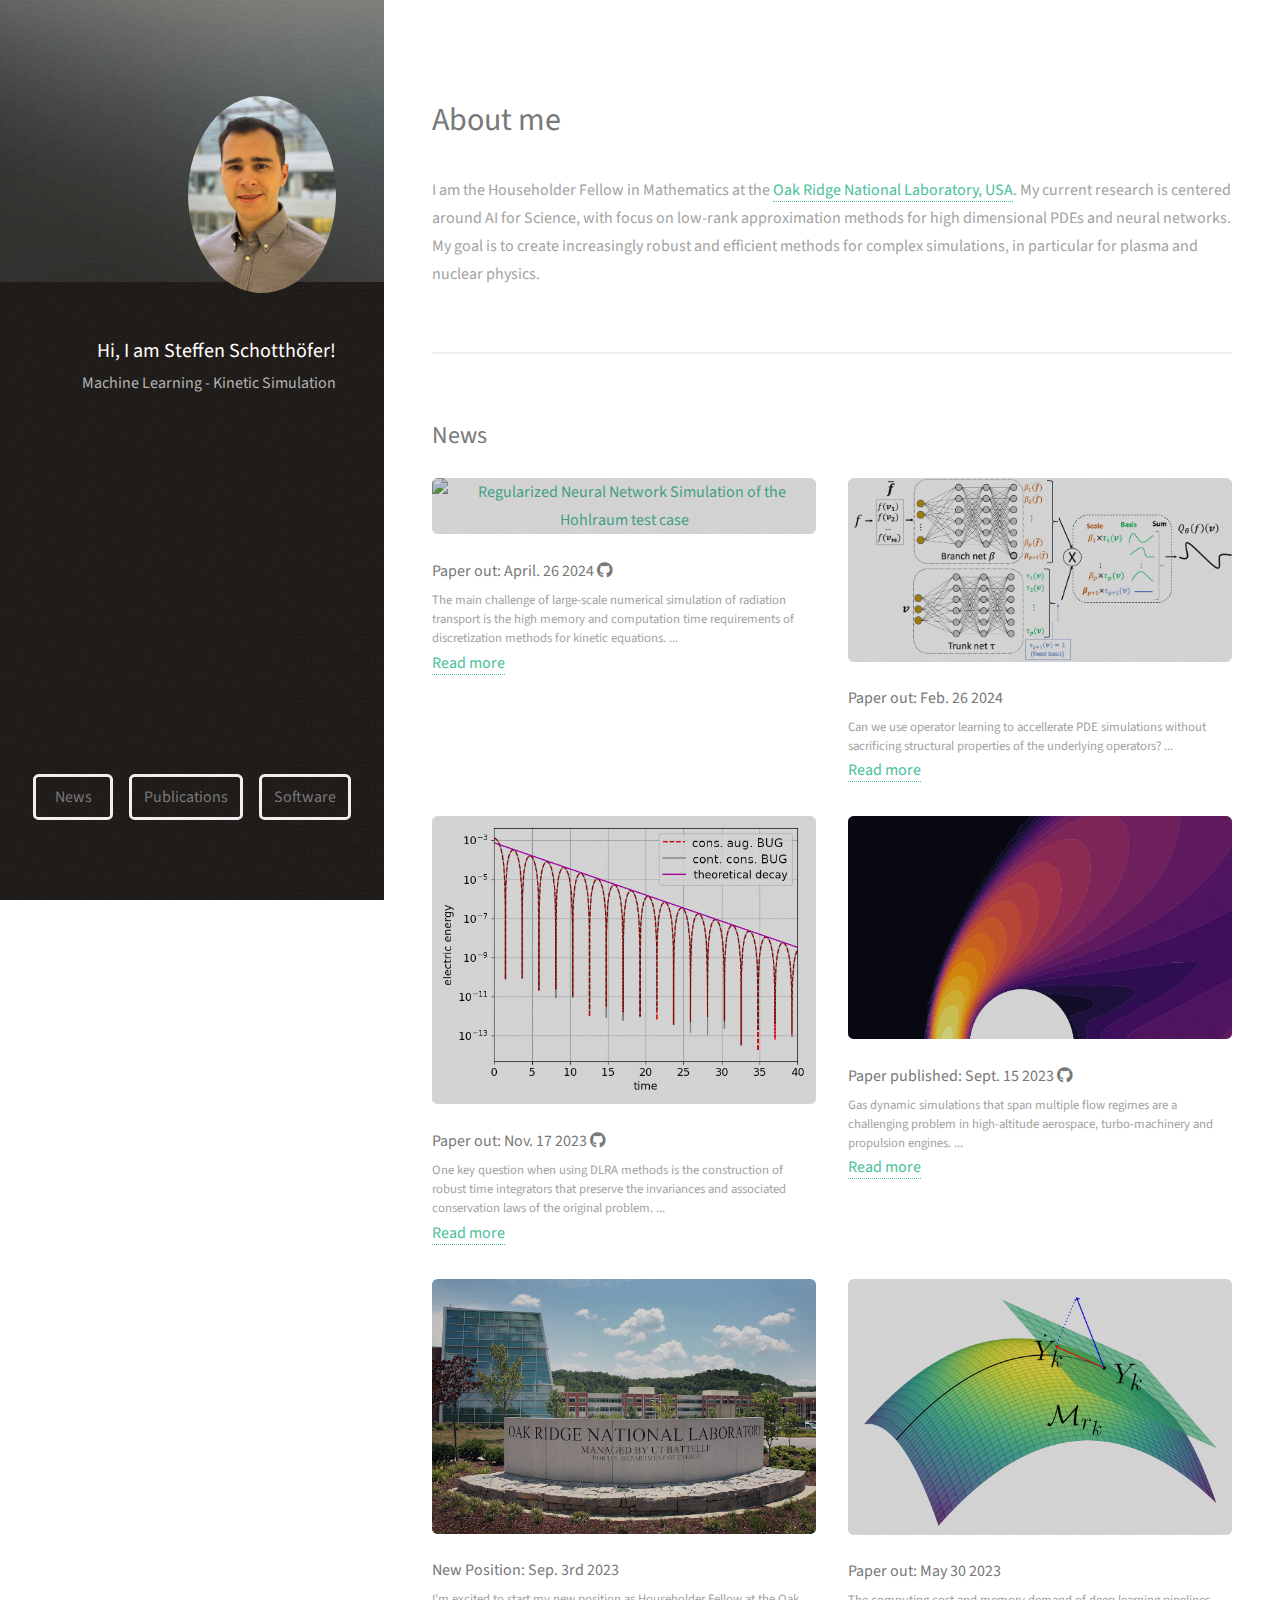
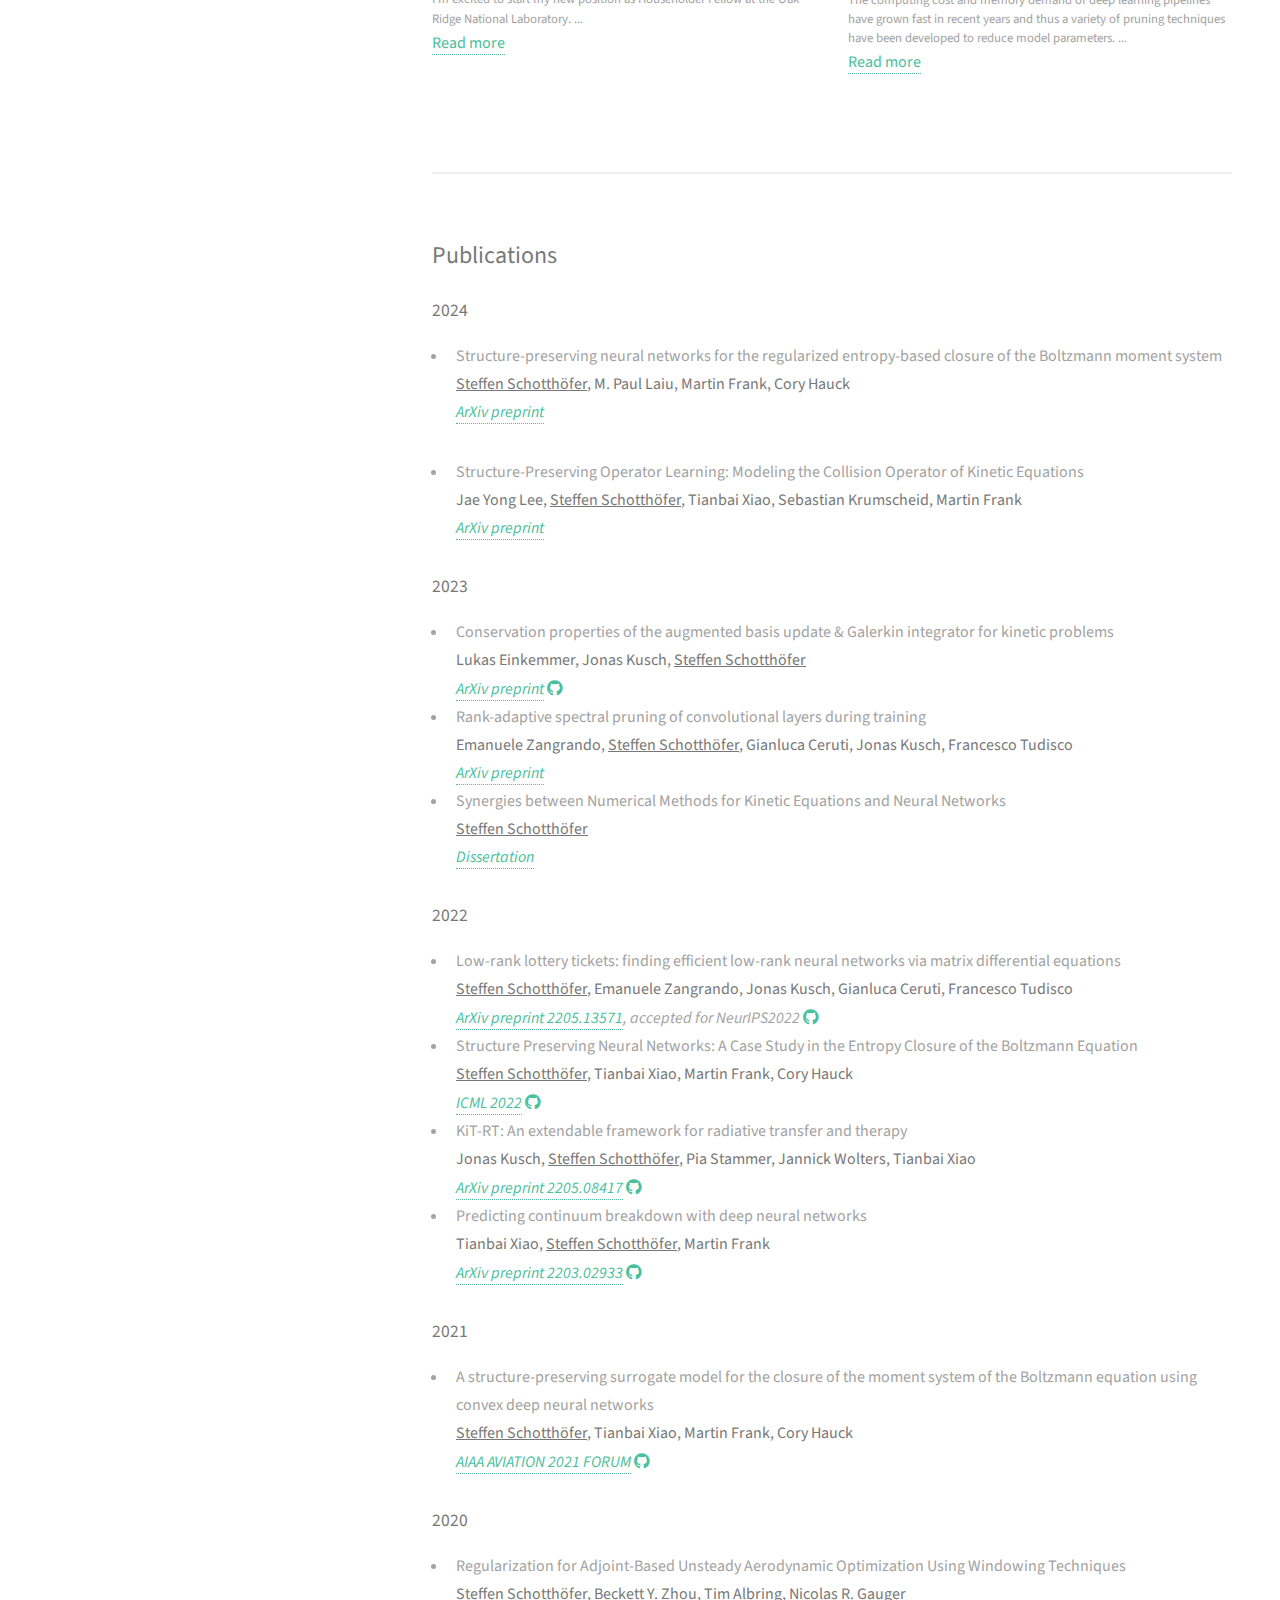
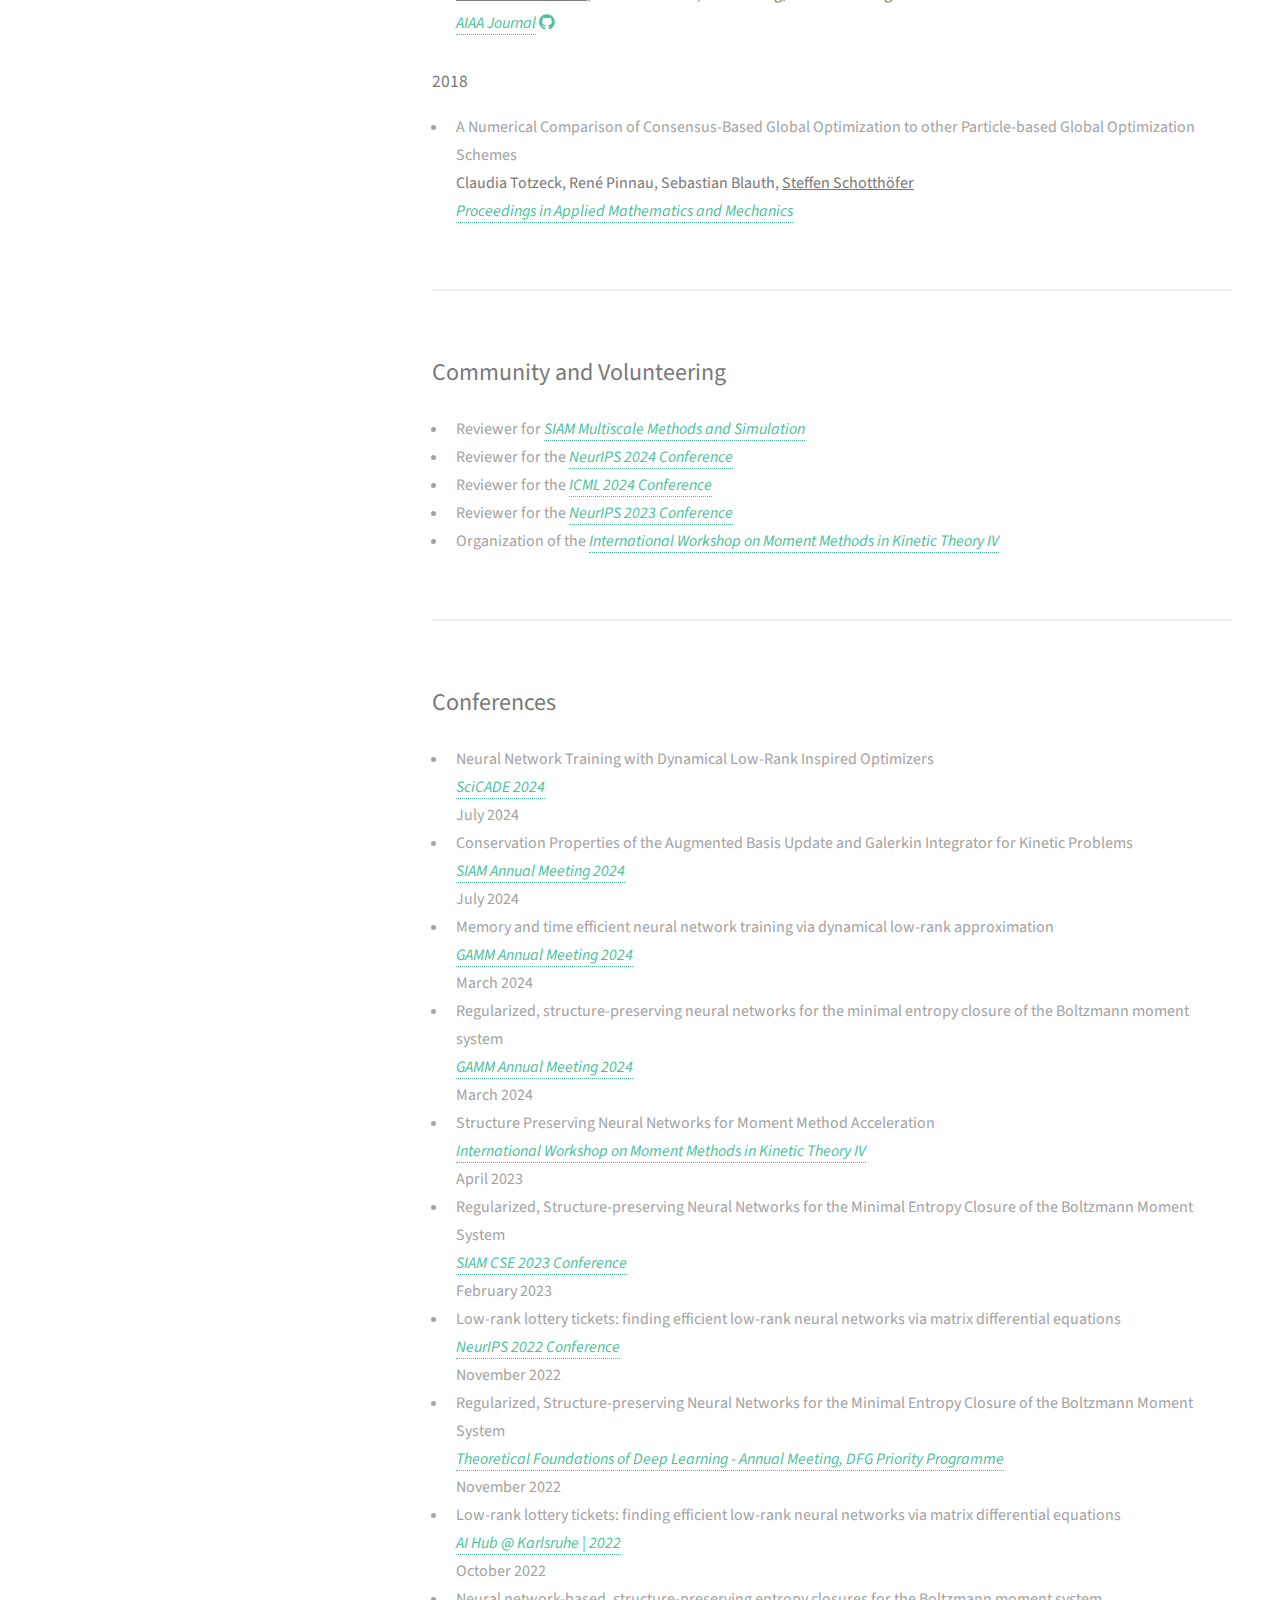
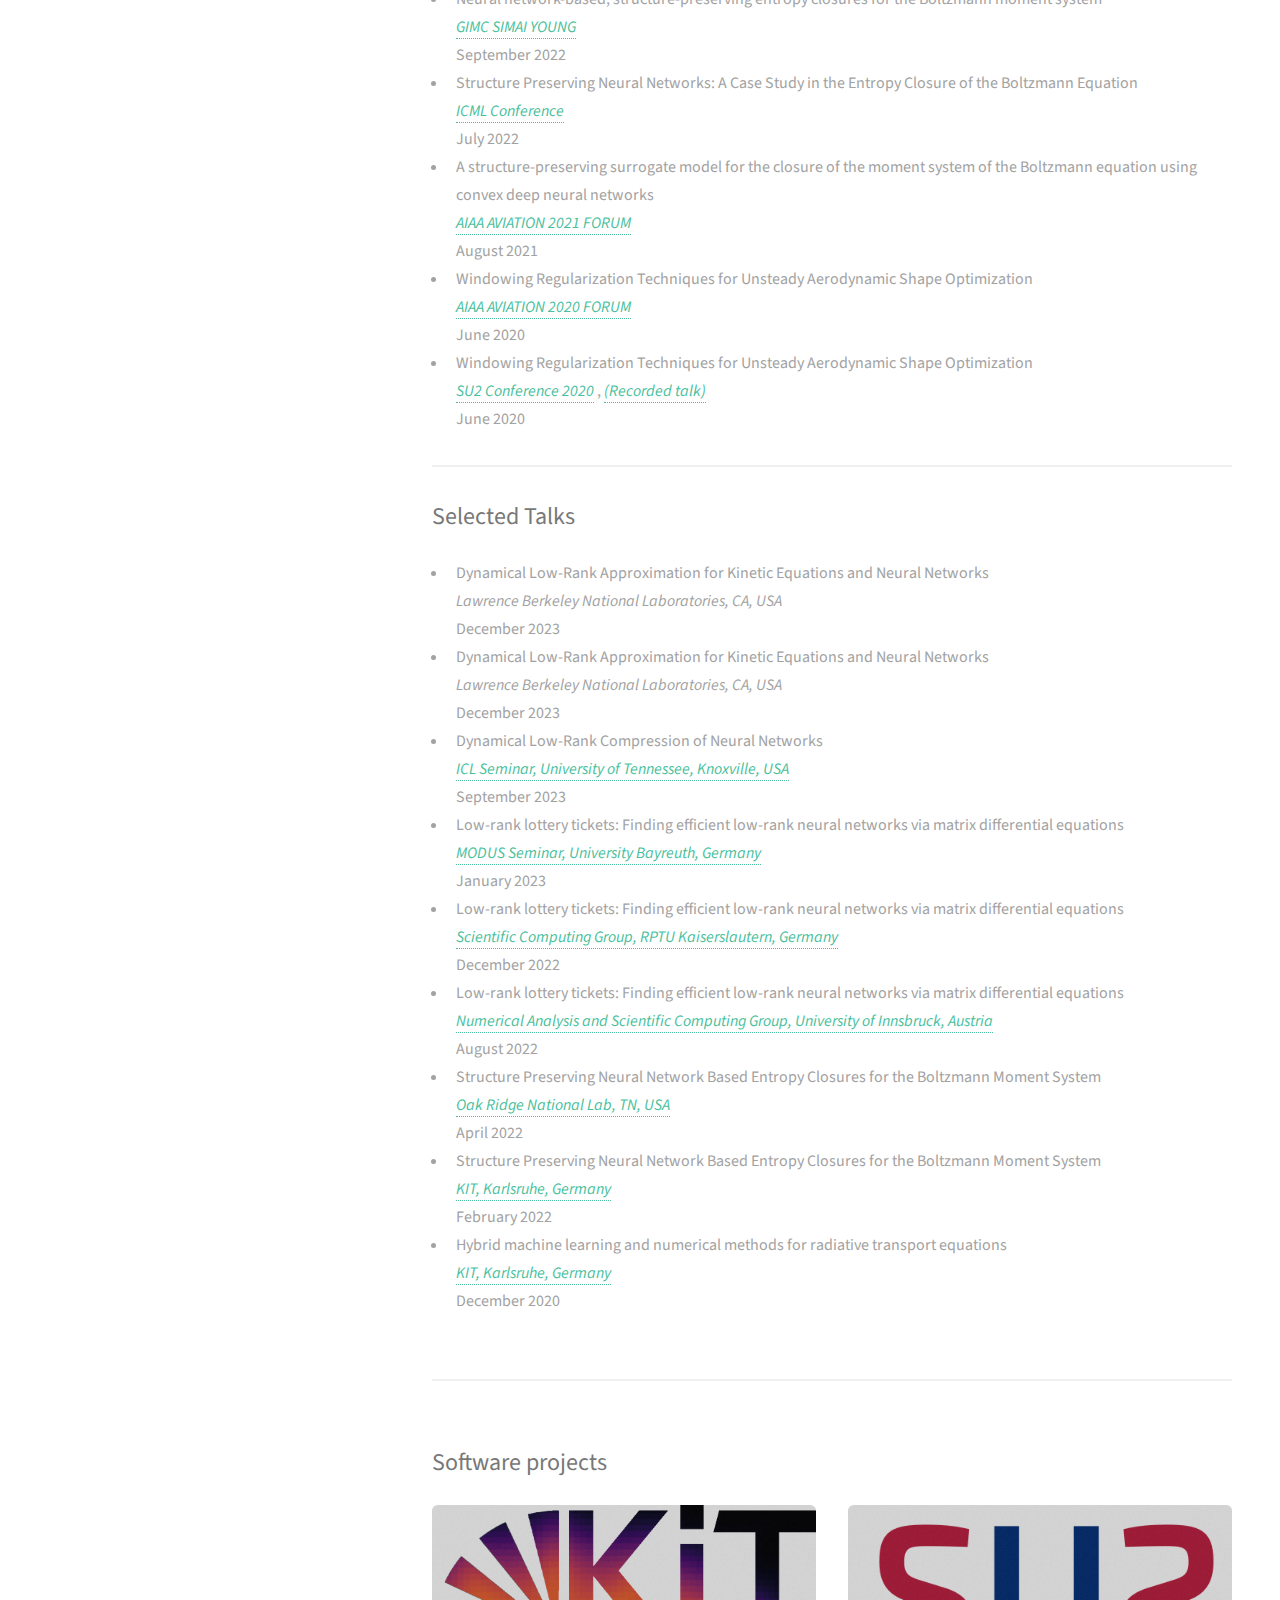
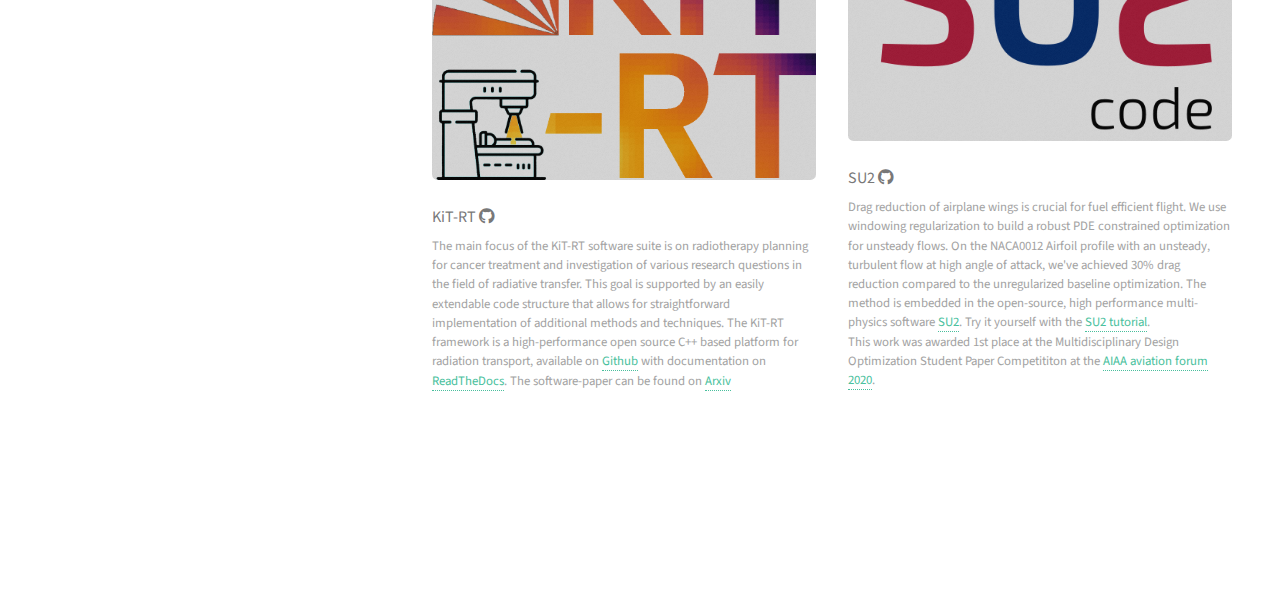
==== index.html @ 927d76e0 "content update" ====
<!DOCTYPE HTML>
<!--
	Strata by HTML5 UP
	html5up.net | @ajlkn
	Free for personal and commercial use under the CCA 3.0 license (html5up.net/license)
-->
<html>
<head>
    <title> Steffen Schotthöfer - Math and AI researcher </title>
    <meta name="description"
          content="Welcome to the personal website of Steffen Schotthöfer. Explore my portfolio, learn about my skills and experience, and connect with me."/>
    <meta charset="utf-8"/>
    <meta name="viewport" content="width=device-width, initial-scale=1, user-scalable=no"/>
    <link rel="stylesheet" href="assets/css/main.css"/>
</head>
<body class="is-preload">

<!-- Header -->
<header id="header">
    <div class="banner">
        <a href="#" class="image avatar"><img src="images/Steffen_portrait.jpg" alt="Profile picture of Pia Stammer."/></a>
        <h1><strong>Hi, I am Steffen Schotthöfer!</strong></h1>
        <p>Machine Learning - Kinetic Simulation</p>
    </div>

    <div class="container">
        <ul class="actions">
            <li><a href="#two" class="button">News</a></li>
            <li><a href="#three" class="button">Publications</a></li>
            <!--<li><a href="#one" class="button">About</a></li>


            <li><a href="#four" class="button">Outreach</a></li>
            <li><a href="#five" class="button">Talks</a></li>-->
            <li><a href="#six" class="button">Software</a></li>

        </ul>
    </div>

</header>

<!-- Main -->
<div id="main">

    <!-- One  -->
    <section id="one">
        <header class="major">
            <h2>About me</h2>
        </header>
        <p>I am the Householder Fellow in Mathematics at the <a href="https://www.ornl.gov/">Oak Ridge National
            Laboratory, USA</a>. My current research is centered around AI for Science, with focus on low-rank approximation methods for high dimensional PDEs and neural networks.
            My goal is to create increasingly robust and efficient methods for complex simulations, in particular for plasma and nuclear physics.
        </p>
    </section>

    <!-- Two -->
    <section id="two">
        <h2>News</h2>
        <div class="row">

            <article class="col-6 col-12-xsmall work-item">
                <a href="img_news/reg_hohlraum.png" class="image fit thumb"><img
                        src="img_news/reg_hohlraum.png"
                        alt="Regularized Neural Network Simulation of the Hohlraum test case"/></a>
                <h3> Paper out: April. 26 2024
                    <span class="icons">
                        <a href="https://github.com/ScSteffen/neuralEntropyClosures"
                           class="icon brands fa-github"><span class="label">Github</span></a>
                    </span>
                </h3>
                <p> The main challenge of large-scale numerical simulation of radiation transport is the high memory and computation time requirements of discretization methods for kinetic equations.
                    <span id="dots6">...</span>
                    <span id="more6"  style="display: none;">
 In this work, we derive and investigate a neural network-based approximation to the entropy closure method to accurately compute the solution of the multi-dimensional moment system with a low memory footprint and competitive computational time. We extend methods developed for the standard entropy-based closure to the context of regularized entropy-based closures. The main idea is to interpret structure-preserving neural network approximations of the regularized entropy closure as a two-stage approximation to the original entropy closure. We conduct a numerical analysis of this approximation and investigate optimal parameter choices. Our numerical experiments demonstrate that the method has a much lower memory footprint than traditional methods with competitive computation times and simulation accuracy. We present numerical comparisons
                                    to existing conservative integrators and discuss advantages and disadvantages in the
                                       <a href="https://arxiv.org/abs/2404.14312"> full paper</a>.
                    </span></p>
                <a onclick="myFunction('6')" id="myBtn6">Read more</a>
            </article>

             <article class="col-6 col-12-xsmall work-item">
                <a href="img_news/energy_vla_compare_problemlld_rev.png" class="image fit thumb"><img
                        src="img_news/modify_deeponet.png"
                        alt="Numerical results of the low-rank simulation"/></a>
                <h3> Paper out: Feb. 26 2024
                </h3>
                <p> Can we use operator learning to accellerate PDE simulations without sacrificing structural properties of the underlying operators?
                    <span id="dots5">...</span>
                    <span id="more5"  style="display: none;"> Yes! We investigate the capabilities of the Deep Operator network (DeepONet) approach to modelling the high dimensional collision operator of the linear kinetic equation.
                        This integral operator has crucial analytical structures that a surrogate model, e.g., a DeepONet, needs to preserve to enable meaningful physical simulation.
                        We propose several DeepONet modifications to encapsulate essential structural properties of this integral operator in a DeepONet model.
                        To be precise, we adapt the architecture of the trunk-net so the DeepONet has the same collision invariants as the theoretical kinetic collision operator, thus preserving conserved quantities, e.g., mass, of the modeled many-particle system.
                        Further, we propose an entropy-inspired data-sampling method tailored to train the modified DeepONet surrogates without requiring an excessive expensive simulation-based data generation in the
                                       <a href="https://arxiv.org/abs/2311.06399"> full paper</a>.
                    </span></p>
                <a onclick="myFunction('5')" id="myBtn5">Read more</a>
            </article>

            <article class="col-6 col-12-xsmall work-item">
                <a href="img_news/energy_vla_compare_problemlld_rev.png" class="image fit thumb"><img
                        src="img_news/energy_vla_compare_problemlld_rev.png"
                        alt="Numerical results of the low-rank simulation"/></a>
                <h3> Paper out: Nov. 17 2023
                    <span class="icons">
                        <a href="https://github.com/JonasKu/Publication-Conservation-properties-of-the-augmented-basis-update-Galerkin-integrator"
                           class="icon brands fa-github"><span class="label">Github</span></a>
                    </span>
                </h3>
                <p> One key question when using DLRA methods is the construction of robust time integrators that
                    preserve the invariances
                    and associated conservation laws of the original problem.
                    <span id="dots4">...</span>
                    <span id="more4"  style="display: none;">
Numerical simulations of kinetic problems can become prohibitively expensive due to their large memory footprint and computational costs.
                                    A method that has proven to successfully reduce these costs is the dynamical low-rank approximation (DLRA).
                                    In this work, we demonstrate that the augmented basis update & Galerkin integrator (BUG)
                                    preserves solution invariances and the associated conservation laws when using a conservative
                                    truncation step and an appropriate time and space discretization. We present numerical comparisons
                                    to existing conservative integrators and discuss advantages and disadvantages in the
                                       <a href="https://arxiv.org/abs/2311.06399"> full paper</a>.
                    </span></p>
                <a onclick="myFunction('4')" id="myBtn4">Read more</a>
            </article>

            <article class="col-6 col-12-xsmall work-item">
                <a href="img_news/continuum_breakdown.png" class="image fit thumb"><img
                        src="img_news/continuum_breakdown.png" alt="Numerical results of the low-rank simulation"/></a>
                <h3> Paper published: Sept. 15 2023
                    <a href="https://github.com/CSMMLab/Flowmachine" class="icon brands fa-github"><span class="label">Github</span></a>
                </h3>
                <p> Gas dynamic simulations that span multiple flow regimes are a challenging problem in high-altitude
                    aerospace, turbo-machinery and propulsion engines.
                    <span id="dots3">...</span>
                    <span id="more3"  style="display: none;">Shock regions require
                    expensive, high resolution kinetic schemes, but are local phenomena.
                    We build a physics informed neural network based detector of shock regions using only coarse grained
                    information. Based on this flow-regime
                    classification, solvers with different physical resolutions are employed to enable a robust, but
                    efficient hybrid simulation.   The work is published in the Journal of Computational Physics and the preprint is available on
                                        <a href="https://arxiv.org/abs/2203.02933">Arxiv</a>.
                                    </span></p>
                <a onclick="myFunction('3')" id="myBtn3" >Read more</a>
            </article>

            <article class="col-6 col-12-xsmall work-item">
                <a href="img_news/ornl.jpg" class="image fit thumb"><img src="img_news/ornl.jpg"
                                                                         alt="Visitor center of the Oak Ridge National Lab"/></a>
                <h3> New Position: Sep. 3rd 2023 </h3>
                <p>
                    I'm excited to start my new position as Householder Fellow at the Oak Ridge National Laboratory.
                    <span id="dots2">...</span><span id="more2" style="display: none;">
                                In the next years my research is focussed on improving dynamical low-rank methods for neural network training and investigating its applications.
                                </span>
                </p>
                <a onclick="myFunction('2')" id="myBtn2">Read more</a>
            </article>
            <article class="col-6 col-12-xsmall work-item">
                <a href="img_news/lr_manifold.png" class="image fit thumb"><img src="img_news/lr_manifold.png"
                                                                                alt="Numerical results of the low-rank simulation"/></a>
                <h3> Paper out: May 30 2023
                </h3>
                <p> The computing cost and memory demand of deep learning pipelines have grown fast in recent years and
                    thus a variety of pruning techniques have been developed
                    to reduce model parameters.
                    <span id="dots1">...</span>
                    <span id="more1" style="display: none;">
                            The majority of these techniques focus on reducing inference costs by pruning the network after a pass of full training.
A smaller number of methods address the reduction of training costs, mostly based on compressing the network via low-rank layer factorizations.
                            Despite their efficiency for linear layers, these methods fail to effectively handle convolutional filters.
                            In this work, we propose a low-parametric training method that factorizes the convolutions into tensor Tucker format and adaptively prunes the
                            Tucker ranks of the convolutional kernel during training.
                            Leveraging fundamental results from geometric integration theory of differential equations on tensor manifolds, we obtain a robust training
                            algorithm that provably approximates the full baseline performance and guarantees loss descent.
                            A variety of experiments against the full model and alternative low-rank baselines are implemented, showing that the proposed method drastically reduces the
                            training costs, while achieving high performance, comparable to or better than the full baseline, and consistently outperforms competing low-rank approaches. Read the
                           <a href="https://arxiv.org/abs/2305.19059"> full paper</a> on arxiv.
                    </span>
                </p>
                <a onclick="myFunction('1')" id="myBtn1">Read more</a>
            </article>


        </div>
    </section>

    <!-- THREE-->
    <section id="three">
        <h2>Publications</h2>
            <h4>2024</h4>
                <ul>
                    <li>Structure-preserving neural networks for the regularized entropy-based closure of the Boltzmann moment system <br/>
                        <b> <u>Steffen Schotthöfer</u>, M. Paul Laiu,  Martin Frank, Cory Hauck
                        </b><br/>
                        <i><a href="https://arxiv.org/abs/1804.05447">ArXiv preprint</a> </i>
                    </li>
                </ul>
                <ul>
                    <li>Structure-Preserving Operator Learning: Modeling the Collision Operator of
Kinetic Equations <br/>
                        <b> Jae Yong Lee,  <u>Steffen Schotthöfer</u>, Tianbai Xiao, Sebastian Krumscheid, Martin Frank
                        </b><br/>
                        <i><a href="https://arxiv.org/html/2402.16613v1">ArXiv preprint</a> </i>
                    </li>
                </ul>
        <h4>2023</h4>
        <ul>
            <li>Conservation properties of the augmented basis update & Galerkin integrator for kinetic problems <br/>
                <b> Lukas Einkemmer, Jonas Kusch, <u>Steffen Schotthöfer</u>
                </b><br/>
                <i><a href="https://arxiv.org/abs/2311.06399">ArXiv preprint</a> </i>
                <a href="https://github.com/JonasKu/Publication-Conservation-properties-of-the-augmented-basis-update-Galerkin-integrator"
                   class="icon brands fa-github"><span
                        class="label">Github</span></a>
            </li>
            <li>Rank-adaptive spectral pruning of convolutional layers during training <br/>
                <b> Emanuele Zangrando, <u>Steffen Schotthöfer</u>, Gianluca Ceruti, Jonas Kusch,
                    Francesco Tudisco
                </b><br/>
                <i><a href="https://arxiv.org/abs/2305.19059">ArXiv preprint</a> </i>
            </li>

            <li>Synergies between Numerical Methods for Kinetic Equations and Neural Networks <br/>
                <b> <u>Steffen Schotthöfer</u>
                </b><br/>
                <i><a href="https://publikationen.bibliothek.kit.edu/1000158838">Dissertation</a> </i>
            </li>
        </ul>
        <h4>2022</h4>
        <ul>
            <li>Low-rank lottery tickets: finding efficient low-rank neural networks via matrix differential
                equations <br/>
                <b><u>Steffen Schotthöfer</u>, Emanuele Zangrando, Jonas Kusch, Gianluca Ceruti,
                    Francesco Tudisco
                </b><br/>
                <i><a href="https://arxiv.org/abs/2205.13571">ArXiv preprint
                    2205.13571</a>, accepted for NeurIPS2022 </i>
                <a href="https://github.com/CSMMLab/DLRANet" class="icon brands fa-github"><span
                        class="label">Github</span></a>
            </li>
            <li>Structure Preserving Neural Networks: A Case Study in the Entropy Closure of the Boltzmann
                Equation<br/>
                <b>
                    <u>Steffen Schotthöfer</u>, Tianbai Xiao, Martin Frank, Cory Hauck
                </b><br/>
                <i><a href="https://proceedings.mlr.press/v162/schotthofer22a.html">ICML 2022</a> </i>
                <a href="https://github.com/ScSteffen/neuralEntropyClosures"
                   class="icon brands fa-github"><span
                        class="label">Github</span></a>
            </li>
            <li>KiT-RT: An extendable framework for radiative transfer and therapy<br/>
                <b>Jonas Kusch, <u>Steffen Schotthöfer</u>, Pia Stammer, Jannick Wolters, Tianbai Xiao
                </b><br/>
                <i><a href="https://arxiv.org/abs/2205.08417">ArXiv preprint 2205.08417</a> </i>
                <a href="https://github.com/CSMMLab/KiT-RT"
                   class="icon brands fa-github"><span
                        class="label">Github</span></a>
            </li>
            <li>Predicting continuum breakdown with deep neural networks <br/>
                <b> Tianbai Xiao, <u>Steffen Schotthöfer</u>, Martin Frank
                </b><br/>
                <i><a href="https://arxiv.org/abs/2203.02933">ArXiv preprint 2203.02933</a> </i>
                <a href="https://github.com/CSMMLab/Flowmachine/tree/main/src/2d"
                   class="icon brands fa-github"><span
                        class="label">Github</span></a>
            </li>
        </ul>
        <h4>2021</h4>
        <ul>
            <li>A structure-preserving surrogate model for the closure of the moment system of the Boltzmann
                equation using convex deep neural networks <br/>
                <b><u>Steffen Schotthöfer</u>, Tianbai Xiao, Martin Frank, Cory Hauck
                </b><br/>
                <i><a href="https://arc.aiaa.org/doi/10.2514/6.2021-2895">AIAA AVIATION 2021 FORUM</a> </i>
                <a href="https://github.com/ScSteffen/neuralEntropyClosures"
                   class="icon brands fa-github"><span
                        class="label">Github</span></a>
            </li>

        </ul>
        <h4>2020</h4>
        <ul>
            <li>Regularization for Adjoint-Based Unsteady Aerodynamic Optimization Using Windowing
                Techniques<br/>
                <b><u>Steffen Schotthöfer</u>, Beckett Y. Zhou, Tim Albring, Nicolas R. Gauger
                </b><br/>
                <i><a href="https://arc.aiaa.org/doi/10.2514/1.J059983">AIAA Journal</a> </i>
                <a href="https://github.com/su2code/SU2"
                   class="icon brands fa-github"><span
                        class="label">Github</span></a>
            </li>
        </ul>
        <h4>2018</h4>
        <ul>
            <li>A Numerical Comparison of Consensus-Based Global Optimization to other Particle-based Global
                Optimization Schemes<br/>
                <b>Claudia Totzeck, René Pinnau, Sebastian Blauth, <u>Steffen Schotthöfer</u>
                </b><br/>
                <i><a href="https://onlinelibrary.wiley.com/doi/abs/10.1002/pamm.201800291">Proceedings in
                    Applied Mathematics and Mechanics</a> </i>
            </li>
        </ul>
    </section>
    <section id="four">
        <h2> Community and Volunteering</h2>
        <ul>
            <li>Reviewer for
                <i><a href="https://www.siam.org/publications/journals/multiscale-modeling-and-simulation-a-siam-interdisciplinary-journal-mms">SIAM Multiscale Methods and Simulation</a></i>
            </li>
             <li>Reviewer for the
                <i><a href="https://nips.cc/">NeurIPS 2024 Conference</a></i>
                <br/>

            </li>
            <li>Reviewer for the
                <i><a href="https://icml.cc/">ICML 2024 Conference</a></i>
            </li>
            <li>Reviewer for the
                <i><a href="https://nips.cc/">NeurIPS 2023 Conference</a></i>

            </li>
            <li>Organization of the
                <i><a href="https://indico.scc.kit.edu/event/659/">International Workshop on Moment Methods in Kinetic
                    Theory IV</a></i>
            </li>
        </ul>
    </section>
    <section id="five">
        <h2> Conferences </h2>
        <ul>
            <li>Neural Network Training with Dynamical Low-Rank Inspired Optimizers<br/>
                <i><a href="https://www.scicade2024.org/">SciCADE 2024</a></i>
                <br/>
                July 2024
            </li>
            <li>Conservation Properties of the Augmented Basis Update and Galerkin Integrator for Kinetic Problems<br/>
                <i><a href="https://www.siam.org/conferences/cm/conference/an24">SIAM Annual Meeting 2024</a></i>
                <br/>
                July 2024
            </li>
            <li>Memory and time efficient neural network training via dynamical low-rank approximation<br/>
                <i><a href="https://jahrestagung.gamm.org/annual-meeting-2024/program/young-researchers-minisymposia/">GAMM Annual Meeting 2024</a></i>
                <br/>
                March 2024
            </li>
          <li>Regularized, structure-preserving neural networks for the minimal entropy closure of the
Boltzmann moment system<br/>
            <i><a href="https://jahrestagung.gamm.org/annual-meeting-2024/program/young-researchers-minisymposia/">GAMM Annual Meeting 2024</a></i>
            <br/>
            March 2024
            </li>
            <li>Structure Preserving Neural Networks for Moment Method Acceleration<br/>
                <i><a href="https://indico.scc.kit.edu/event/659/">International Workshop on Moment Methods in Kinetic
                    Theory IV</a></i>
                <br/>
                April 2023
            </li>
            <li>Regularized, Structure-preserving Neural Networks for
                the Minimal Entropy Closure of the Boltzmann Moment
                System<br/>
                <i><a href="https://www.siam.org/conferences/cm/conference/cse23">SIAM CSE 2023
                    Conference</a></i>
                <br/>
                February 2023
            </li>
            <li>Low-rank lottery tickets: finding efficient low-rank neural networks via matrix differential
                equations<br/>
                <i><a href="https://nips.cc/Conferences/2022/Schedule?showEvent=53825">NeurIPS 2022
                    Conference</a></i>
                <br/>
                November 2022
            </li>
            <li>Regularized, Structure-preserving Neural Networks for
                the Minimal Entropy Closure of the Boltzmann Moment
                System<br/>
                <i><a href="https://www.foundationsofdl.de/#cards-section">Theoretical
                    Foundations of Deep Learning - Annual Meeting, DFG Priority Programme</a></i>
                <br/>
                November 2022
            </li>
            <li>Low-rank lottery tickets: finding efficient low-rank neural networks via matrix differential
                equations<br/>
                <i><a href="https://ai-hub-karlsruhe.github.io/">AI Hub @ Karlsruhe | 2022</a></i>
                <br/>
                October 2022
            </li>
            <li>Neural network-based, structure-preserving entropy closures for the Boltzmann moment
                system<br/>
                <i><a href="http://gimcsimaiyoung2022.unipv.it/">GIMC SIMAI YOUNG</a></i>
                <br/>
                September 2022
            </li>
            <li>Structure Preserving Neural Networks: A Case Study in the Entropy Closure of the Boltzmann
                Equation<br/>
                <i><a href="https://proceedings.mlr.press/v162/schotthofer22a.html">ICML Conference</a></i>
                <br/>
                July 2022
            </li>
            <li>A structure-preserving surrogate model for the closure of the moment system of the Boltzmann
                equation using convex deep neural networks<br/>
                <i><a href="https://arc.aiaa.org/doi/10.2514/6.2021-2895">AIAA AVIATION 2021 FORUM</a> </i>
                <br/>
                August 2021
            </li>
            <li>Windowing Regularization Techniques for Unsteady Aerodynamic Shape Optimization<br/>
                <i><a href="https://arc.aiaa.org/doi/10.2514/6.2020-3130">AIAA AVIATION 2020 FORUM</a> </i>
                <br/>
                June 2020
            </li>
            <li>Windowing Regularization Techniques for Unsteady Aerodynamic Shape Optimization<br/>
                <i><a href="https://su2foundation.org/su2conference2020/">SU2 Conference 2020</a> </i>,
                <i><a href="https://www.youtube.com/watch?v=KENu6l-B2O4&feature=youtu.be">(Recorded
                    talk)</a> </i>
                <br/>
                June 2020
            </li>
        </ul>
        <hr/>
        <h2>Selected Talks</h2>
        <ul>
            <li>Dynamical Low-Rank Approximation for
Kinetic Equations and Neural Networks<br/>
                <i> Lawrence Berkeley National Laboratories, CA, USA  </i>
                <br/>
                December 2023
            </li>
             <li>Dynamical Low-Rank Approximation for
Kinetic Equations and Neural Networks<br/>
                <i>  Lawrence Berkeley National Laboratories, CA, USA  </i>
                <br/>
                December 2023
            </li>
            <li>Dynamical Low-Rank Compression of Neural Networks<br/>
                <i><a href="https://twitter.com/ICL_UTK/status/1707762066252062935
">ICL Seminar, University of Tennessee, Knoxville, USA </a> </i>
                <br/>
                September 2023
            </li>
            <li>Low-rank lottery tickets: Finding efficient low-rank neural networks via matrix differential
                equations<br/>
                <i><a href="https://num.math.uni-bayreuth.de/de/news/2023/modus-vortrag-schotthoefer/index.html">MODUS
                    Seminar, University Bayreuth, Germany </a> </i>
                <br/>
                January 2023
            </li>
            <li>Low-rank lottery tickets: Finding efficient low-rank neural networks via matrix differential
                equations<br/>
                <i><a href="https://www.scicomp.uni-kl.de/events/?event_id1=3486">Scientific Computing
                    Group, RPTU Kaiserslautern, Germany </a> </i>
                <br/>
                December 2022
            </li>
            <li>Low-rank lottery tickets: Finding efficient low-rank neural networks via matrix differential
                equations<br/>
                <i><a href="https://www.uibk.ac.at/mathematik/na/talks/gastvortrag-schotthoefer-steffen.pdf">Numerical
                    Analysis and Scientific Computing Group, University of
                    Innsbruck, Austria </a> </i>
                <br/>
                August 2022
            </li>
            <li>Structure Preserving Neural Network Based Entropy Closures for the Boltzmann Moment
                System<br/>
                <i><a href="https://csmd.ornl.gov/event/structure-preserving-neural-network-based-entropy-closures-boltzmann-moment">
                    Oak Ridge National Lab, TN, USA </a> </i>
                <br/>
                April 2022
            </li>
            <li>Structure Preserving Neural Network Based Entropy Closures for the Boltzmann Moment
                System<br/>
                <i><a href="https://www.scc.kit.edu/veranstaltungen/12095.php"> KIT, Karlsruhe, Germany</a>
                </i>
                <br/>
                February 2022
            </li>
            <li>Hybrid machine learning and numerical methods for radiative transport equations<br/>
                <i><a href="https://www.scc.kit.edu/veranstaltungen/12095.php"> KIT, Karlsruhe, Germany</a>
                </i>
                <br/>
                December 2020
            </li>
        </ul>
    </section>
    <!-- Four -->
    <section id="six">
        <h2>Software projects</h2>
        <div class="row">
            <article class="col-6 col-12-xsmall work-item">
                <a href="img_news/KiT-RT_logo_small.png" class="image fit thumb"><img
                        src="img_news/KiT-RT_logo_small.png" alt=""/></a>
                <h3>KiT-RT
                    <a href="https://github.com/CSMMLab/KiT-RT" class="icon brands fa-github"><span
                            class="label">Github</span></a>
                </h3>
                <p> The main focus of the KiT-RT software suite is on radiotherapy planning for cancer treatment and
                    investigation of
                    various research questions in the field of radiative transfer.
                    This goal is supported by an easily extendable code structure that allows for straightforward
                    implementation of additional methods and techniques.
                    The KiT-RT framework is a high-performance open
                    source C++ based platform for radiation transport, available on <a
                            href="https://github.com/CSMMLab/KiT-RT">Github</a> with documentation on <a
                            href="https://kit-rt.readthedocs.io/en/develop/index.html">ReadTheDocs</a>. The
                    software-paper can
                    be found on <a href="https://arxiv.org/abs/2205.08417">Arxiv</a>
                </p>
            </article>
            <article class="col-6 col-12-xsmall work-item">
                <a href="img_news/logoSU2.png" class="image fit thumb"><img src="img_news/logoSU2.png" alt=""/></a>
                <h3>SU2
                    <a href="https://su2code.github.io/" class="icon brands fa-github"><span class="label">Github</span></a>
                </h3>
                <p> Drag reduction of airplane wings is crucial for fuel efficient flight. We use windowing
                    regularization to build a robust PDE constrained optimization for unsteady flows.
                    On the NACA0012 Airfoil profile with an unsteady, turbulent flow at high angle of attack, we've
                    achieved
                    30% drag reduction compared to the unregularized baseline optimization.
                    The method is embedded in the
                    open-source, high performance multi-physics software <a
                            href="https://su2code.github.io/">SU2</a>.
                    Try it yourself with the <a href="https://su2code.github.io/tutorials/Unsteady_NACA0012/">SU2
                        tutorial</a>.
                </p>
                <p>
                    This work was awarded 1st place at the Multidisciplinary Design Optimization Student Paper
                    Competititon at the <a href="https://www.aiaa.org/aviation">AIAA aviation forum 2020</a>.
                </p>
            </article>
        </div>
    </section>

</div>

<!-- Footer -->
<footer id="footer">
    <ul class="icons">
        <li><a href="mailto:schotthofers@ornl.gov?subject=Contact from your website"
               class="icon solid fa-envelope"><span
                class="label">Email</span></a></li>
        <li><a href="https://github.com/ScSteffen" class="icon brands fa-github"><span
                class="label">github</span></a></li>
        <li><a href="https://www.linkedin.com/in/steffen-schotthoefer/" class="icon brands fa-linkedin"><span
                class="label">linkedin</span></a></li>
        <li><a href="https://scholar.google.com/citations?hl=en&user=dZqiHeMAAAAJ"
               class="icon  brands  fa-google"><span class="label">google-scholar</span></a></li>
        <li><a href="https://twitter.com/ScSteffen_" class="icon brands fa-twitter"> </a></li>
    </ul>
    <ul class="copyright">
        <li>&copy; Steffen Schotthöfer</li>
        <li>Design: <a href="http://html5up.net">HTML5 UP</a></li>
    </ul>
</footer>


<!-- Scripts -->
<script src="assets/js/jquery.min.js"></script>
<script src="assets/js/jquery.poptrox.min.js"></script>
<script src="assets/js/browser.min.js"></script>
<script src="assets/js/breakpoints.min.js"></script>
<script src="assets/js/util.js"></script>
<script src="assets/js/main.js"></script>

</body>
</html>
---- assets/css/main.css ----
@import url("fontawesome-all.min.css");
@import url("https://fonts.googleapis.com/css?family=Source+Sans+Pro:400,400italic");

/*
	Strata by HTML5 UP
	html5up.net | @ajlkn
	Free for personal and commercial use under the CCA 3.0 license (html5up.net/license)
*/

html, body, div, span, applet, object,
iframe, h1, h2, h3, h4, h5, h6, p, blockquote,
pre, a, abbr, acronym, address, big, cite,
code, del, dfn, em, img, ins, kbd, q, s, samp,
small, strike, strong, sub, sup, tt, var, b,
u, i, center, dl, dt, dd, ol, ul, li, fieldset,
form, label, legend, table, caption, tbody,
tfoot, thead, tr, th, td, article, aside,
canvas, details, embed, figure, figcaption,
footer, header, hgroup, menu, nav, output, ruby,
section, summary, time, mark, audio, video {
	margin: 0;
	padding: 0;
	border: 0;
	font-size: 100%;
	font: inherit;
	vertical-align: baseline;}

article, aside, details, figcaption, figure,
footer, header, hgroup, menu, nav, section {
	display: block;}

body {
	line-height: 1;
}

ol, ul {
	list-style: none;
}

blockquote, q {
	quotes: none;
}

	blockquote:before, blockquote:after, q:before, q:after {
		content: '';
		content: none;
	}

table {
	border-collapse: collapse;
	border-spacing: 0;
}

body {
	-webkit-text-size-adjust: none;
}

mark {
	background-color: transparent;
	color: inherit;
}

input::-moz-focus-inner {
	border: 0;
	padding: 0;
}

input, select, textarea {
	-moz-appearance: none;
	-webkit-appearance: none;
	-ms-appearance: none;
	appearance: none;
}

/* Basic */

	html {
		box-sizing: border-box;
	}

	*, *:before, *:after {
		box-sizing: inherit;
	}

	body {
		background: #fff;
	}

		body.is-preload *, body.is-preload *:before, body.is-preload *:after {
			-moz-animation: none !important;
			-webkit-animation: none !important;
			-ms-animation: none !important;
			animation: none !important;
			-moz-transition: none !important;
			-webkit-transition: none !important;
			-ms-transition: none !important;
			transition: none !important;
		}

	body, input, select, textarea {
		color: #a2a2a2;
		font-family: "Source Sans Pro", Helvetica, sans-serif;
		font-size: 16pt;
		font-weight: 400;
		line-height: 1.75em;
	}

	a {
		-moz-transition: color 0.2s ease-in-out, border-color 0.2s ease-in-out;
		-webkit-transition: color 0.2s ease-in-out, border-color 0.2s ease-in-out;
		-ms-transition: color 0.2s ease-in-out, border-color 0.2s ease-in-out;
		transition: color 0.2s ease-in-out, border-color 0.2s ease-in-out;
		border-bottom: dotted 1px;
		color: #49bf9d;
		text-decoration: none;
	}

		a:hover {
			border-bottom-color: transparent;
			color: #49bf9d !important;
			text-decoration: none;
			cursor: pointer;
		}

	strong, b {
		color: #787878;
		font-weight: 400;
	}

	em, i {
		font-style: italic;
	}

	p {
		margin: 0 0 2em 0;
	}

	h1, h2, h3, h4, h5, h6 {
		color: #787878;
		font-weight: 400;
		line-height: 1em;
		margin: 0 0 1em 0;
	}

		h1 a, h2 a, h3 a, h4 a, h5 a, h6 a {
			color: inherit;
			text-decoration: none;
		}

	h1 {
		font-size: 2em;
		line-height: 1.5em;
	}

	h2 {
		font-size: 1.5em;
		line-height: 1.5em;
	}

	h3 {
		font-size: 1.25em;
		line-height: 1.5em;
	}

	h4 {
		font-size: 1.1em;
		line-height: 1.5em;
	}

	h5 {
		font-size: 0.9em;
		line-height: 1.5em;
	}

	h6 {
		font-size: 0.7em;
		line-height: 1.5em;
	}

	sub {
		font-size: 0.8em;
		position: relative;
		top: 0.5em;
	}

	sup {
		font-size: 0.8em;
		position: relative;
		top: -0.5em;
	}

	hr {
		border: 0;
		border-bottom: solid 2px #efefef;
		margin: 2em 0;
	}

		hr.major {
			margin: 3em 0;
		}

	blockquote {
		border-left: solid 6px #efefef;
		font-style: italic;
		margin: 0 0 2em 0;
		padding: 0.5em 0 0.5em 1.5em;
	}

	code {
		background: #f7f7f7;
		border-radius: 0.35em;
		border: solid 2px #efefef;
		font-family: "Courier New", monospace;
		font-size: 0.9em;
		margin: 0 0.25em;
		padding: 0.25em 0.65em;
	}

	pre {
		-webkit-overflow-scrolling: touch;
		font-family: "Courier New", monospace;
		font-size: 0.9em;
		margin: 0 0 2em 0;
	}

		pre code {
			display: block;
			line-height: 1.75em;
			padding: 1em 1.5em;
			overflow-x: auto;
		}

	.align-left {
		text-align: left;
	}

	.align-center {
		text-align: center;
	}

	.align-right {
		text-align: right;
	}

/* Container */

	.container {
		margin: 0 auto;
		max-width: calc(100% - 4em);
		width: 100%;
	}

		.container.xsmall {
			width: 25%;
		}

		.container.small {
			width: 50%;
		}

		.container.medium {
			width: 75%;
		}

		.container.large {
			width: 125%;
		}

		.container.xlarge {
			width: 150%;
		}

		.container.max {
			width: 100%;
		}

		@media screen and (max-width: 980px) {

			.container {
				width: 100% !important;
				max-width: 100% !important;
			}

		}

		@media screen and (max-width: 480px) {

			.container {
				max-width: calc(100% - 3em);
			}

		}

/* Row */

	.row {
		display: flex;
		flex-wrap: wrap;
		box-sizing: border-box;
		align-items: stretch;
	}

		.row > * {
			box-sizing: border-box;
		}

		.row.gtr-uniform > * > :last-child {
			margin-bottom: 0;
		}

		.row.aln-left {
			justify-content: flex-start;
		}

		.row.aln-center {
			justify-content: center;
		}

		.row.aln-right {
			justify-content: flex-end;
		}

		.row.aln-top {
			align-items: flex-start;
		}

		.row.aln-middle {
			align-items: center;
		}

		.row.aln-bottom {
			align-items: flex-end;
		}

		.row > .imp {
			order: -1;
		}

		.row > .col-1 {
			width: 8.33333%;
		}

		.row > .off-1 {
			margin-left: 8.33333%;
		}

		.row > .col-2 {
			width: 16.66667%;
		}

		.row > .off-2 {
			margin-left: 16.66667%;
		}

		.row > .col-3 {
			width: 25%;
		}

		.row > .off-3 {
			margin-left: 25%;
		}

		.row > .col-4 {
			width: 33.33333%;
		}

		.row > .off-4 {
			margin-left: 33.33333%;
		}

		.row > .col-5 {
			width: 41.66667%;
		}

		.row > .off-5 {
			margin-left: 41.66667%;
		}

		.row > .col-6 {
			width: 50%;
		}

		.row > .off-6 {
			margin-left: 50%;
		}

		.row > .col-7 {
			width: 58.33333%;
		}

		.row > .off-7 {
			margin-left: 58.33333%;
		}

		.row > .col-8 {
			width: 66.66667%;
		}

		.row > .off-8 {
			margin-left: 66.66667%;
		}

		.row > .col-9 {
			width: 75%;
		}

		.row > .off-9 {
			margin-left: 75%;
		}

		.row > .col-10 {
			width: 83.33333%;
		}

		.row > .off-10 {
			margin-left: 83.33333%;
		}

		.row > .col-11 {
			width: 91.66667%;
		}

		.row > .off-11 {
			margin-left: 91.66667%;
		}

		.row > .col-12 {
			width: 100%;
		}

		.row > .off-12 {
			margin-left: 100%;
		}

		.row.gtr-0 {
			margin-top: 0;
			margin-left: 0em;
		}

			.row.gtr-0 > * {
				padding: 0 0 0 0em;
			}

			.row.gtr-0.gtr-uniform {
				margin-top: 0em;
			}

				.row.gtr-0.gtr-uniform > * {
					padding-top: 0em;
				}

		.row.gtr-25 {
			margin-top: 0;
			margin-left: -0.625em;
		}

			.row.gtr-25 > * {
				padding: 0 0 0 0.625em;
			}

			.row.gtr-25.gtr-uniform {
				margin-top: -0.625em;
			}

				.row.gtr-25.gtr-uniform > * {
					padding-top: 0.625em;
				}

		.row.gtr-50 {
			margin-top: 0;
			margin-left: -1.25em;
		}

			.row.gtr-50 > * {
				padding: 0 0 0 1.25em;
			}

			.row.gtr-50.gtr-uniform {
				margin-top: -1.25em;
			}

				.row.gtr-50.gtr-uniform > * {
					padding-top: 1.25em;
				}

		.row {
			margin-top: 0;
			margin-left: -2.5em;
		}

			.row > * {
				padding: 0 0 0 2.5em;
			}

			.row.gtr-uniform {
				margin-top: -2.5em;
			}

				.row.gtr-uniform > * {
					padding-top: 2.5em;
				}

		.row.gtr-150 {
			margin-top: 0;
			margin-left: -3.75em;
		}

			.row.gtr-150 > * {
				padding: 0 0 0 3.75em;
			}

			.row.gtr-150.gtr-uniform {
				margin-top: -3.75em;
			}

				.row.gtr-150.gtr-uniform > * {
					padding-top: 3.75em;
				}

		.row.gtr-200 {
			margin-top: 0;
			margin-left: -5em;
		}

			.row.gtr-200 > * {
				padding: 0 0 0 5em;
			}

			.row.gtr-200.gtr-uniform {
				margin-top: -5em;
			}

				.row.gtr-200.gtr-uniform > * {
					padding-top: 5em;
				}

		@media screen and (max-width: 1800px) {

			.row {
				display: flex;
				flex-wrap: wrap;
				box-sizing: border-box;
				align-items: stretch;
			}

				.row > * {
					box-sizing: border-box;
				}

				.row.gtr-uniform > * > :last-child {
					margin-bottom: 0;
				}

				.row.aln-left {
					justify-content: flex-start;
				}

				.row.aln-center {
					justify-content: center;
				}

				.row.aln-right {
					justify-content: flex-end;
				}

				.row.aln-top {
					align-items: flex-start;
				}

				.row.aln-middle {
					align-items: center;
				}

				.row.aln-bottom {
					align-items: flex-end;
				}

				.row > .imp-xlarge {
					order: -1;
				}

				.row > .col-1-xlarge {
					width: 8.33333%;
				}

				.row > .off-1-xlarge {
					margin-left: 8.33333%;
				}

				.row > .col-2-xlarge {
					width: 16.66667%;
				}

				.row > .off-2-xlarge {
					margin-left: 16.66667%;
				}

				.row > .col-3-xlarge {
					width: 25%;
				}

				.row > .off-3-xlarge {
					margin-left: 25%;
				}

				.row > .col-4-xlarge {
					width: 33.33333%;
				}

				.row > .off-4-xlarge {
					margin-left: 33.33333%;
				}

				.row > .col-5-xlarge {
					width: 41.66667%;
				}

				.row > .off-5-xlarge {
					margin-left: 41.66667%;
				}

				.row > .col-6-xlarge {
					width: 50%;
				}

				.row > .off-6-xlarge {
					margin-left: 50%;
				}

				.row > .col-7-xlarge {
					width: 58.33333%;
				}

				.row > .off-7-xlarge {
					margin-left: 58.33333%;
				}

				.row > .col-8-xlarge {
					width: 66.66667%;
				}

				.row > .off-8-xlarge {
					margin-left: 66.66667%;
				}

				.row > .col-9-xlarge {
					width: 75%;
				}

				.row > .off-9-xlarge {
					margin-left: 75%;
				}

				.row > .col-10-xlarge {
					width: 83.33333%;
				}

				.row > .off-10-xlarge {
					margin-left: 83.33333%;
				}

				.row > .col-11-xlarge {
					width: 91.66667%;
				}

				.row > .off-11-xlarge {
					margin-left: 91.66667%;
				}

				.row > .col-12-xlarge {
					width: 100%;
				}

				.row > .off-12-xlarge {
					margin-left: 100%;
				}

				.row.gtr-0 {
					margin-top: 0;
					margin-left: 0em;
				}

					.row.gtr-0 > * {
						padding: 0 0 0 0em;
					}

					.row.gtr-0.gtr-uniform {
						margin-top: 0em;
					}

						.row.gtr-0.gtr-uniform > * {
							padding-top: 0em;
						}

				.row.gtr-25 {
					margin-top: 0;
					margin-left: -0.625em;
				}

					.row.gtr-25 > * {
						padding: 0 0 0 0.625em;
					}

					.row.gtr-25.gtr-uniform {
						margin-top: -0.625em;
					}

						.row.gtr-25.gtr-uniform > * {
							padding-top: 0.625em;
						}

				.row.gtr-50 {
					margin-top: 0;
					margin-left: -1.25em;
				}

					.row.gtr-50 > * {
						padding: 0 0 0 1.25em;
					}

					.row.gtr-50.gtr-uniform {
						margin-top: -1.25em;
					}

						.row.gtr-50.gtr-uniform > * {
							padding-top: 1.25em;
						}

				.row {
					margin-top: 0;
					margin-left: -2.5em;
				}

					.row > * {
						padding: 0 0 0 2.5em;
					}

					.row.gtr-uniform {
						margin-top: -2.5em;
					}

						.row.gtr-uniform > * {
							padding-top: 2.5em;
						}

				.row.gtr-150 {
					margin-top: 0;
					margin-left: -3.75em;
				}

					.row.gtr-150 > * {
						padding: 0 0 0 3.75em;
					}

					.row.gtr-150.gtr-uniform {
						margin-top: -3.75em;
					}

						.row.gtr-150.gtr-uniform > * {
							padding-top: 3.75em;
						}

				.row.gtr-200 {
					margin-top: 0;
					margin-left: -5em;
				}

					.row.gtr-200 > * {
						padding: 0 0 0 5em;
					}

					.row.gtr-200.gtr-uniform {
						margin-top: -5em;
					}

						.row.gtr-200.gtr-uniform > * {
							padding-top: 5em;
						}

		}

		@media screen and (max-width: 1280px) {

			.row {
				display: flex;
				flex-wrap: wrap;
				box-sizing: border-box;
				align-items: stretch;
			}

				.row > * {
					box-sizing: border-box;
				}

				.row.gtr-uniform > * > :last-child {
					margin-bottom: 0;
				}

				.row.aln-left {
					justify-content: flex-start;
				}

				.row.aln-center {
					justify-content: center;
				}

				.row.aln-right {
					justify-content: flex-end;
				}

				.row.aln-top {
					align-items: flex-start;
				}

				.row.aln-middle {
					align-items: center;
				}

				.row.aln-bottom {
					align-items: flex-end;
				}

				.row > .imp-large {
					order: -1;
				}

				.row > .col-1-large {
					width: 8.33333%;
				}

				.row > .off-1-large {
					margin-left: 8.33333%;
				}

				.row > .col-2-large {
					width: 16.66667%;
				}

				.row > .off-2-large {
					margin-left: 16.66667%;
				}

				.row > .col-3-large {
					width: 25%;
				}

				.row > .off-3-large {
					margin-left: 25%;
				}

				.row > .col-4-large {
					width: 33.33333%;
				}

				.row > .off-4-large {
					margin-left: 33.33333%;
				}

				.row > .col-5-large {
					width: 41.66667%;
				}

				.row > .off-5-large {
					margin-left: 41.66667%;
				}

				.row > .col-6-large {
					width: 50%;
				}

				.row > .off-6-large {
					margin-left: 50%;
				}

				.row > .col-7-large {
					width: 58.33333%;
				}

				.row > .off-7-large {
					margin-left: 58.33333%;
				}

				.row > .col-8-large {
					width: 66.66667%;
				}

				.row > .off-8-large {
					margin-left: 66.66667%;
				}

				.row > .col-9-large {
					width: 75%;
				}

				.row > .off-9-large {
					margin-left: 75%;
				}

				.row > .col-10-large {
					width: 83.33333%;
				}

				.row > .off-10-large {
					margin-left: 83.33333%;
				}

				.row > .col-11-large {
					width: 91.66667%;
				}

				.row > .off-11-large {
					margin-left: 91.66667%;
				}

				.row > .col-12-large {
					width: 100%;
				}

				.row > .off-12-large {
					margin-left: 100%;
				}

				.row.gtr-0 {
					margin-top: 0;
					margin-left: 0em;
				}

					.row.gtr-0 > * {
						padding: 0 0 0 0em;
					}

					.row.gtr-0.gtr-uniform {
						margin-top: 0em;
					}

						.row.gtr-0.gtr-uniform > * {
							padding-top: 0em;
						}

				.row.gtr-25 {
					margin-top: 0;
					margin-left: -0.5em;
				}

					.row.gtr-25 > * {
						padding: 0 0 0 0.5em;
					}

					.row.gtr-25.gtr-uniform {
						margin-top: -0.5em;
					}

						.row.gtr-25.gtr-uniform > * {
							padding-top: 0.5em;
						}

				.row.gtr-50 {
					margin-top: 0;
					margin-left: -1em;
				}

					.row.gtr-50 > * {
						padding: 0 0 0 1em;
					}

					.row.gtr-50.gtr-uniform {
						margin-top: -1em;
					}

						.row.gtr-50.gtr-uniform > * {
							padding-top: 1em;
						}

				.row {
					margin-top: 0;
					margin-left: -2em;
				}

					.row > * {
						padding: 0 0 0 2em;
					}

					.row.gtr-uniform {
						margin-top: -2em;
					}

						.row.gtr-uniform > * {
							padding-top: 2em;
						}

				.row.gtr-150 {
					margin-top: 0;
					margin-left: -3em;
				}

					.row.gtr-150 > * {
						padding: 0 0 0 3em;
					}

					.row.gtr-150.gtr-uniform {
						margin-top: -3em;
					}

						.row.gtr-150.gtr-uniform > * {
							padding-top: 3em;
						}

				.row.gtr-200 {
					margin-top: 0;
					margin-left: -4em;
				}

					.row.gtr-200 > * {
						padding: 0 0 0 4em;
					}

					.row.gtr-200.gtr-uniform {
						margin-top: -4em;
					}

						.row.gtr-200.gtr-uniform > * {
							padding-top: 4em;
						}

		}

		@media screen and (max-width: 980px) {

			.row {
				display: flex;
				flex-wrap: wrap;
				box-sizing: border-box;
				align-items: stretch;
			}

				.row > * {
					box-sizing: border-box;
				}

				.row.gtr-uniform > * > :last-child {
					margin-bottom: 0;
				}

				.row.aln-left {
					justify-content: flex-start;
				}

				.row.aln-center {
					justify-content: center;
				}

				.row.aln-right {
					justify-content: flex-end;
				}

				.row.aln-top {
					align-items: flex-start;
				}

				.row.aln-middle {
					align-items: center;
				}

				.row.aln-bottom {
					align-items: flex-end;
				}

				.row > .imp-medium {
					order: -1;
				}

				.row > .col-1-medium {
					width: 8.33333%;
				}

				.row > .off-1-medium {
					margin-left: 8.33333%;
				}

				.row > .col-2-medium {
					width: 16.66667%;
				}

				.row > .off-2-medium {
					margin-left: 16.66667%;
				}

				.row > .col-3-medium {
					width: 25%;
				}

				.row > .off-3-medium {
					margin-left: 25%;
				}

				.row > .col-4-medium {
					width: 33.33333%;
				}

				.row > .off-4-medium {
					margin-left: 33.33333%;
				}

				.row > .col-5-medium {
					width: 41.66667%;
				}

				.row > .off-5-medium {
					margin-left: 41.66667%;
				}

				.row > .col-6-medium {
					width: 50%;
				}

				.row > .off-6-medium {
					margin-left: 50%;
				}

				.row > .col-7-medium {
					width: 58.33333%;
				}

				.row > .off-7-medium {
					margin-left: 58.33333%;
				}

				.row > .col-8-medium {
					width: 66.66667%;
				}

				.row > .off-8-medium {
					margin-left: 66.66667%;
				}

				.row > .col-9-medium {
					width: 75%;
				}

				.row > .off-9-medium {
					margin-left: 75%;
				}

				.row > .col-10-medium {
					width: 83.33333%;
				}

				.row > .off-10-medium {
					margin-left: 83.33333%;
				}

				.row > .col-11-medium {
					width: 91.66667%;
				}

				.row > .off-11-medium {
					margin-left: 91.66667%;
				}

				.row > .col-12-medium {
					width: 100%;
				}

				.row > .off-12-medium {
					margin-left: 100%;
				}

				.row.gtr-0 {
					margin-top: 0;
					margin-left: 0em;
				}

					.row.gtr-0 > * {
						padding: 0 0 0 0em;
					}

					.row.gtr-0.gtr-uniform {
						margin-top: 0em;
					}

						.row.gtr-0.gtr-uniform > * {
							padding-top: 0em;
						}

				.row.gtr-25 {
					margin-top: 0;
					margin-left: -0.5em;
				}

					.row.gtr-25 > * {
						padding: 0 0 0 0.5em;
					}

					.row.gtr-25.gtr-uniform {
						margin-top: -0.5em;
					}

						.row.gtr-25.gtr-uniform > * {
							padding-top: 0.5em;
						}

				.row.gtr-50 {
					margin-top: 0;
					margin-left: -1em;
				}

					.row.gtr-50 > * {
						padding: 0 0 0 1em;
					}

					.row.gtr-50.gtr-uniform {
						margin-top: -1em;
					}

						.row.gtr-50.gtr-uniform > * {
							padding-top: 1em;
						}

				.row {
					margin-top: 0;
					margin-left: -2em;
				}

					.row > * {
						padding: 0 0 0 2em;
					}

					.row.gtr-uniform {
						margin-top: -2em;
					}

						.row.gtr-uniform > * {
							padding-top: 2em;
						}

				.row.gtr-150 {
					margin-top: 0;
					margin-left: -3em;
				}

					.row.gtr-150 > * {
						padding: 0 0 0 3em;
					}

					.row.gtr-150.gtr-uniform {
						margin-top: -3em;
					}

						.row.gtr-150.gtr-uniform > * {
							padding-top: 3em;
						}

				.row.gtr-200 {
					margin-top: 0;
					margin-left: -4em;
				}

					.row.gtr-200 > * {
						padding: 0 0 0 4em;
					}

					.row.gtr-200.gtr-uniform {
						margin-top: -4em;
					}

						.row.gtr-200.gtr-uniform > * {
							padding-top: 4em;
						}

		}

		@media screen and (max-width: 736px) {

			.row {
				display: flex;
				flex-wrap: wrap;
				box-sizing: border-box;
				align-items: stretch;
			}

				.row > * {
					box-sizing: border-box;
				}

				.row.gtr-uniform > * > :last-child {
					margin-bottom: 0;
				}

				.row.aln-left {
					justify-content: flex-start;
				}

				.row.aln-center {
					justify-content: center;
				}

				.row.aln-right {
					justify-content: flex-end;
				}

				.row.aln-top {
					align-items: flex-start;
				}

				.row.aln-middle {
					align-items: center;
				}

				.row.aln-bottom {
					align-items: flex-end;
				}

				.row > .imp-small {
					order: -1;
				}

				.row > .col-1-small {
					width: 8.33333%;
				}

				.row > .off-1-small {
					margin-left: 8.33333%;
				}

				.row > .col-2-small {
					width: 16.66667%;
				}

				.row > .off-2-small {
					margin-left: 16.66667%;
				}

				.row > .col-3-small {
					width: 25%;
				}

				.row > .off-3-small {
					margin-left: 25%;
				}

				.row > .col-4-small {
					width: 33.33333%;
				}

				.row > .off-4-small {
					margin-left: 33.33333%;
				}

				.row > .col-5-small {
					width: 41.66667%;
				}

				.row > .off-5-small {
					margin-left: 41.66667%;
				}

				.row > .col-6-small {
					width: 50%;
				}

				.row > .off-6-small {
					margin-left: 50%;
				}

				.row > .col-7-small {
					width: 58.33333%;
				}

				.row > .off-7-small {
					margin-left: 58.33333%;
				}

				.row > .col-8-small {
					width: 66.66667%;
				}

				.row > .off-8-small {
					margin-left: 66.66667%;
				}

				.row > .col-9-small {
					width: 75%;
				}

				.row > .off-9-small {
					margin-left: 75%;
				}

				.row > .col-10-small {
					width: 83.33333%;
				}

				.row > .off-10-small {
					margin-left: 83.33333%;
				}

				.row > .col-11-small {
					width: 91.66667%;
				}

				.row > .off-11-small {
					margin-left: 91.66667%;
				}

				.row > .col-12-small {
					width: 100%;
				}

				.row > .off-12-small {
					margin-left: 100%;
				}

				.row.gtr-0 {
					margin-top: 0;
					margin-left: 0em;
				}

					.row.gtr-0 > * {
						padding: 0 0 0 0em;
					}

					.row.gtr-0.gtr-uniform {
						margin-top: 0em;
					}

						.row.gtr-0.gtr-uniform > * {
							padding-top: 0em;
						}

				.row.gtr-25 {
					margin-top: 0;
					margin-left: -0.375em;
				}

					.row.gtr-25 > * {
						padding: 0 0 0 0.375em;
					}

					.row.gtr-25.gtr-uniform {
						margin-top: -0.375em;
					}

						.row.gtr-25.gtr-uniform > * {
							padding-top: 0.375em;
						}

				.row.gtr-50 {
					margin-top: 0;
					margin-left: -0.75em;
				}

					.row.gtr-50 > * {
						padding: 0 0 0 0.75em;
					}

					.row.gtr-50.gtr-uniform {
						margin-top: -0.75em;
					}

						.row.gtr-50.gtr-uniform > * {
							padding-top: 0.75em;
						}

				.row {
					margin-top: 0;
					margin-left: -1.5em;
				}

					.row > * {
						padding: 0 0 0 1.5em;
					}

					.row.gtr-uniform {
						margin-top: -1.5em;
					}

						.row.gtr-uniform > * {
							padding-top: 1.5em;
						}

				.row.gtr-150 {
					margin-top: 0;
					margin-left: -2.25em;
				}

					.row.gtr-150 > * {
						padding: 0 0 0 2.25em;
					}

					.row.gtr-150.gtr-uniform {
						margin-top: -2.25em;
					}

						.row.gtr-150.gtr-uniform > * {
							padding-top: 2.25em;
						}

				.row.gtr-200 {
					margin-top: 0;
					margin-left: -3em;
				}

					.row.gtr-200 > * {
						padding: 0 0 0 3em;
					}

					.row.gtr-200.gtr-uniform {
						margin-top: -3em;
					}

						.row.gtr-200.gtr-uniform > * {
							padding-top: 3em;
						}

		}

		@media screen and (max-width: 480px) {

			.row {
				display: flex;
				flex-wrap: wrap;
				box-sizing: border-box;
				align-items: stretch;
			}

				.row > * {
					box-sizing: border-box;
				}

				.row.gtr-uniform > * > :last-child {
					margin-bottom: 0;
				}

				.row.aln-left {
					justify-content: flex-start;
				}

				.row.aln-center {
					justify-content: center;
				}

				.row.aln-right {
					justify-content: flex-end;
				}

				.row.aln-top {
					align-items: flex-start;
				}

				.row.aln-middle {
					align-items: center;
				}

				.row.aln-bottom {
					align-items: flex-end;
				}

				.row > .imp-xsmall {
					order: -1;
				}

				.row > .col-1-xsmall {
					width: 8.33333%;
				}

				.row > .off-1-xsmall {
					margin-left: 8.33333%;
				}

				.row > .col-2-xsmall {
					width: 16.66667%;
				}

				.row > .off-2-xsmall {
					margin-left: 16.66667%;
				}

				.row > .col-3-xsmall {
					width: 25%;
				}

				.row > .off-3-xsmall {
					margin-left: 25%;
				}

				.row > .col-4-xsmall {
					width: 33.33333%;
				}

				.row > .off-4-xsmall {
					margin-left: 33.33333%;
				}

				.row > .col-5-xsmall {
					width: 41.66667%;
				}

				.row > .off-5-xsmall {
					margin-left: 41.66667%;
				}

				.row > .col-6-xsmall {
					width: 50%;
				}

				.row > .off-6-xsmall {
					margin-left: 50%;
				}

				.row > .col-7-xsmall {
					width: 58.33333%;
				}

				.row > .off-7-xsmall {
					margin-left: 58.33333%;
				}

				.row > .col-8-xsmall {
					width: 66.66667%;
				}

				.row > .off-8-xsmall {
					margin-left: 66.66667%;
				}

				.row > .col-9-xsmall {
					width: 75%;
				}

				.row > .off-9-xsmall {
					margin-left: 75%;
				}

				.row > .col-10-xsmall {
					width: 83.33333%;
				}

				.row > .off-10-xsmall {
					margin-left: 83.33333%;
				}

				.row > .col-11-xsmall {
					width: 91.66667%;
				}

				.row > .off-11-xsmall {
					margin-left: 91.66667%;
				}

				.row > .col-12-xsmall {
					width: 100%;
				}

				.row > .off-12-xsmall {
					margin-left: 100%;
				}

				.row.gtr-0 {
					margin-top: 0;
					margin-left: 0em;
				}

					.row.gtr-0 > * {
						padding: 0 0 0 0em;
					}

					.row.gtr-0.gtr-uniform {
						margin-top: 0em;
					}

						.row.gtr-0.gtr-uniform > * {
							padding-top: 0em;
						}

				.row.gtr-25 {
					margin-top: 0;
					margin-left: -0.375em;
				}

					.row.gtr-25 > * {
						padding: 0 0 0 0.375em;
					}

					.row.gtr-25.gtr-uniform {
						margin-top: -0.375em;
					}

						.row.gtr-25.gtr-uniform > * {
							padding-top: 0.375em;
						}

				.row.gtr-50 {
					margin-top: 0;
					margin-left: -0.75em;
				}

					.row.gtr-50 > * {
						padding: 0 0 0 0.75em;
					}

					.row.gtr-50.gtr-uniform {
						margin-top: -0.75em;
					}

						.row.gtr-50.gtr-uniform > * {
							padding-top: 0.75em;
						}

				.row {
					margin-top: 0;
					margin-left: -1.5em;
				}

					.row > * {
						padding: 0 0 0 1.5em;
					}

					.row.gtr-uniform {
						margin-top: -1.5em;
					}

						.row.gtr-uniform > * {
							padding-top: 1.5em;
						}

				.row.gtr-150 {
					margin-top: 0;
					margin-left: -2.25em;
				}

					.row.gtr-150 > * {
						padding: 0 0 0 2.25em;
					}

					.row.gtr-150.gtr-uniform {
						margin-top: -2.25em;
					}

						.row.gtr-150.gtr-uniform > * {
							padding-top: 2.25em;
						}

				.row.gtr-200 {
					margin-top: 0;
					margin-left: -3em;
				}

					.row.gtr-200 > * {
						padding: 0 0 0 3em;
					}

					.row.gtr-200.gtr-uniform {
						margin-top: -3em;
					}

						.row.gtr-200.gtr-uniform > * {
							padding-top: 3em;
						}

		}

/* Section/Article */

	section.special, article.special {
		text-align: center;
	}

	header p {
		color: #b2b2b2;
		position: relative;
		margin: 0 0 1.5em 0;
	}

	header h2 + p {
		font-size: 1.25em;
		margin-top: -1em;
		line-height: 1.5em;
	}

	header h3 + p {
		font-size: 1.1em;
		margin-top: -0.8em;
		line-height: 1.5em;
	}

	header h4 + p,
	header h5 + p,
	header h6 + p {
		font-size: 0.9em;
		margin-top: -0.6em;
		line-height: 1.5em;
	}

	header.major h2 {
		font-size: 2em;
	}

/* Form */

	form {
		margin: 0 0 2em 0;
	}

	label {
		color: #787878;
		display: block;
		font-size: 0.9em;
		font-weight: 400;
		margin: 0 0 1em 0;
	}

	input[type="text"],
	input[type="password"],
	input[type="email"],
	select,
	textarea {
		-moz-appearance: none;
		-webkit-appearance: none;
		-ms-appearance: none;
		appearance: none;
		background: #f7f7f7;
		border-radius: 0.35em;
		border: solid 2px transparent;
		color: inherit;
		display: block;
		outline: 0;
		padding: 0 0.75em;
		text-decoration: none;
		width: 100%;
	}

		input[type="text"]:invalid,
		input[type="password"]:invalid,
		input[type="email"]:invalid,
		select:invalid,
		textarea:invalid {
			box-shadow: none;
		}

		input[type="text"]:focus,
		input[type="password"]:focus,
		input[type="email"]:focus,
		select:focus,
		textarea:focus {
			border-color: #49bf9d;
		}

	select {
		background-image: url("data:image/svg+xml;charset=utf8,%3Csvg xmlns='http://www.w3.org/2000/svg' width='40' height='40' preserveAspectRatio='none' viewBox='0 0 40 40'%3E%3Cpath d='M9.4,12.3l10.4,10.4l10.4-10.4c0.2-0.2,0.5-0.4,0.9-0.4c0.3,0,0.6,0.1,0.9,0.4l3.3,3.3c0.2,0.2,0.4,0.5,0.4,0.9 c0,0.4-0.1,0.6-0.4,0.9L20.7,31.9c-0.2,0.2-0.5,0.4-0.9,0.4c-0.3,0-0.6-0.1-0.9-0.4L4.3,17.3c-0.2-0.2-0.4-0.5-0.4-0.9 c0-0.4,0.1-0.6,0.4-0.9l3.3-3.3c0.2-0.2,0.5-0.4,0.9-0.4S9.1,12.1,9.4,12.3z' fill='%23dfdfdf' /%3E%3C/svg%3E");
		background-size: 1.25rem;
		background-repeat: no-repeat;
		background-position: calc(100% - 1rem) center;
		height: 2.75em;
		padding-right: 2.75em;
		text-overflow: ellipsis;
	}

		select option {
			color: #787878;
			background: #fff;
		}

		select:focus::-ms-value {
			background-color: transparent;
		}

		select::-ms-expand {
			display: none;
		}

	input[type="text"],
	input[type="password"],
	input[type="email"],
	select {
		height: 2.75em;
	}

	textarea {
		padding: 0.75em;
	}

	input[type="checkbox"],
	input[type="radio"] {
		-moz-appearance: none;
		-webkit-appearance: none;
		-ms-appearance: none;
		appearance: none;
		display: block;
		float: left;
		margin-right: -2em;
		opacity: 0;
		width: 1em;
		z-index: -1;
	}

		input[type="checkbox"] + label,
		input[type="radio"] + label {
			text-decoration: none;
			color: #a2a2a2;
			cursor: pointer;
			display: inline-block;
			font-size: 1em;
			font-weight: 400;
			padding-left: 2.4em;
			padding-right: 0.75em;
			position: relative;
		}

			input[type="checkbox"] + label:before,
			input[type="radio"] + label:before {
				-moz-osx-font-smoothing: grayscale;
				-webkit-font-smoothing: antialiased;
				display: inline-block;
				font-style: normal;
				font-variant: normal;
				text-rendering: auto;
				line-height: 1;
				text-transform: none !important;
				font-family: 'Font Awesome 5 Free';
				font-weight: 900;
			}

			input[type="checkbox"] + label:before,
			input[type="radio"] + label:before {
				background: #f7f7f7;
				border-radius: 0.35em;
				border: solid 2px transparent;
				content: '';
				display: inline-block;
				font-size: 0.8em;
				height: 2.0625em;
				left: 0;
				line-height: 1.85625em;
				position: absolute;
				text-align: center;
				top: 0;
				width: 2.0625em;
			}

		input[type="checkbox"]:checked + label:before,
		input[type="radio"]:checked + label:before {
			background: #787878;
			border-color: #787878;
			color: #fff;
			content: '\f00c';
		}

		input[type="checkbox"]:focus + label:before,
		input[type="radio"]:focus + label:before {
			border-color: #49bf9d;
		}

	input[type="checkbox"] + label:before {
		border-radius: 0.35em;
	}

	input[type="radio"] + label:before {
		border-radius: 100%;
	}

	::-webkit-input-placeholder {
		color: #b2b2b2 !important;
		opacity: 1.0;
	}

	:-moz-placeholder {
		color: #b2b2b2 !important;
		opacity: 1.0;
	}

	::-moz-placeholder {
		color: #b2b2b2 !important;
		opacity: 1.0;
	}

	:-ms-input-placeholder {
		color: #b2b2b2 !important;
		opacity: 1.0;
	}

/* Box */

	.box {
		border-radius: 0.35em;
		border: solid 2px #efefef;
		margin-bottom: 2em;
		padding: 1.5em;
	}

		.box > :last-child,
		.box > :last-child > :last-child,
		.box > :last-child > :last-child > :last-child {
			margin-bottom: 0;
		}

		.box.alt {
			border: 0;
			border-radius: 0;
			padding: 0;
		}

/* Icon */

	.icon {
		text-decoration: none;
		border-bottom: none;
		position: relative;
	}

		.icon:before {
			-moz-osx-font-smoothing: grayscale;
			-webkit-font-smoothing: antialiased;
			display: inline-block;
			font-style: normal;
			font-variant: normal;
			text-rendering: auto;
			line-height: 1;
			text-transform: none !important;
			font-family: 'Font Awesome 5 Free';
			font-weight: 400;
		}

		.icon > .label {
			display: none;
		}

		.icon:before {
			line-height: inherit;
		}

		.icon.solid:before {
			font-weight: 900;
		}

		.icon.brands:before {
			font-family: 'Font Awesome 5 Brands';
		}

/* Image */

	.image {
		border-radius: 0.35em;
		border: 0;
		display: inline-block;
		position: relative;
	}

		.image:before {
			-moz-transition: opacity 0.2s ease-in-out;
			-webkit-transition: opacity 0.2s ease-in-out;
			-ms-transition: opacity 0.2s ease-in-out;
			transition: opacity 0.2s ease-in-out;
			background: url("images/overlay.png");
			border-radius: 0.35em;
			content: '';
			display: block;
			height: 100%;
			left: 0;
			opacity: 0.5;
			position: absolute;
			top: 0;
			width: 100%;
		}

		.image.thumb {
			text-align: center;
		}

			.image.thumb:after {
				-moz-transition: opacity 0.2s ease-in-out;
				-webkit-transition: opacity 0.2s ease-in-out;
				-ms-transition: opacity 0.2s ease-in-out;
				transition: opacity 0.2s ease-in-out;
				border-radius: 0.35em;
				border: solid 3px rgba(255, 255, 255, 0.5);
				color: #fff;
				content: 'View';
				display: inline-block;
				font-size: 0.8em;
				font-weight: 400;
				left: 50%;
				line-height: 2.25em;
				margin: -1.25em 0 0 -3em;
				opacity: 0;
				padding: 0 1.5em;
				position: absolute;
				text-align: center;
				text-decoration: none;
				top: 50%;
				white-space: nowrap;
			}

			.image.thumb:hover:after {
				opacity: 1.0;
			}

			.image.thumb:hover:before {
				background: url("images/overlay.png"), url("images/overlay.png");
				opacity: 1.0;
			}

		.image img {
			border-radius: 0.35em;
			display: block;
		}

		.image.left {
			float: left;
			margin: 0 1.5em 1em 0;
			top: 0.25em;
		}

		.image.right {
			float: right;
			margin: 0 0 1em 1.5em;
			top: 0.25em;
		}

		.image.left, .image.right {
			max-width: 40%;
		}

			.image.left img, .image.right img {
				width: 100%;
			}

		.image.fit {
			display: block;
			margin: 0 0 2em 0;
			width: 100%;
		}

			.image.fit img {
				width: 100%;
			}

		.image.avatar {
			border-radius: 100%;
		}

			.image.avatar:before {
				display: none;
			}

			.image.avatar img {
				border-radius: 100%;
				width: 100%;
			}

/* List */

	ol {
		list-style: decimal;
		margin: 0 0 2em 0;
		padding-left: 1.25em;
	}

		ol li {
			padding-left: 0.25em;
		}

	ul {
		list-style: disc;
		margin: 0 0 2em 0;
		padding-left: 1em;
	}

		ul li {
			padding-left: 0.5em;
		}

		ul.alt {
			list-style: none;
			padding-left: 0;
		}

			ul.alt li {
				border-top: solid 2px #efefef;
				padding: 0.5em 0;
			}

				ul.alt li:first-child {
					border-top: 0;
					padding-top: 0;
				}

	dl {
		margin: 0 0 2em 0;
	}

/* Icons */

	ul.icons {
		cursor: default;
		list-style: none;
		padding-left: 0;
	}

		ul.icons li {
			display: inline-block;
			padding: 0 1em 0 0;
		}

			ul.icons li:last-child {
				padding-right: 0;
			}

			ul.icons li .icon:before {
				font-size: 1.5em;
			}

/* Labeled Icons */

	ul.labeled-icons {
		list-style: none;
		padding: 0;
	}

		ul.labeled-icons li {
			line-height: 1.75em;
			margin: 1.5em 0 0 0;
			padding-left: 2.25em;
			position: relative;
		}

			ul.labeled-icons li:first-child {
				margin-top: 0;
			}

			ul.labeled-icons li a {
				color: inherit;
			}

			ul.labeled-icons li h3 {
				color: #b2b2b2;
				left: 0;
				position: absolute;
				text-align: center;
				top: 0;
				width: 1em;
			}

.container {
    text-align: center; /* Center-align the text inside the container */
}

.button-list {
    list-style: none; /* Remove default list styles (bullets) */
    padding: 0; /* Remove default padding on the list */
    display: inline-block; /* Make the list an inline block to center it horizontally */
}

.button-list li {
    display: inline-block; /* Display list items in a horizontal line */
    margin: 0 10px; /* Adjust the margin between buttons as needed */
}

/* Actions */

	ul.actions {
		display: -moz-flex;
		display: -webkit-flex;
		display: -ms-flex;
		display: flex;
		justify-content: center; /* Add this line to horizontally center the list */
		cursor: default;
		list-style: none;
		margin-left: -1em;
		padding-left: 0;
	}

		ul.actions li {
			padding: 0 0 0 1em;
			vertical-align: middle;
		}

		ul.actions.special {
			-moz-justify-content: center;
			-webkit-justify-content: center;
			-ms-justify-content: center;
			justify-content: center;
			width: 100%;
			margin-left: 0;
		}

			ul.actions.special li:first-child {
				padding-left: 0;
			}

		ul.actions.stacked {
			-moz-flex-direction: column;
			-webkit-flex-direction: column;
			-ms-flex-direction: column;
			flex-direction: column;
			margin-left: 0;
		}

			ul.actions.stacked li {
				padding: 1.3em 0 0 0;
			}

				ul.actions.stacked li:first-child {
					padding-top: 0;
				}

		ul.actions.fit {
			width: calc(100% + 1em);
		}

			ul.actions.fit li {
				-moz-flex-grow: 1;
				-webkit-flex-grow: 1;
				-ms-flex-grow: 1;
				flex-grow: 1;
				-moz-flex-shrink: 1;
				-webkit-flex-shrink: 1;
				-ms-flex-shrink: 1;
				flex-shrink: 1;
				width: 100%;
			}

				ul.actions.fit li > * {
					width: 100%;
				}

			ul.actions.fit.stacked {
				width: 100%;
			}

		@media screen and (max-width: 480px) {

			ul.actions:not(.fixed) {
				-moz-flex-direction: column;
				-webkit-flex-direction: column;
				-ms-flex-direction: column;
				flex-direction: column;
				margin-left: 0;
				width: 100% !important;
			}

				ul.actions:not(.fixed) li {
					-moz-flex-grow: 1;
					-webkit-flex-grow: 1;
					-ms-flex-grow: 1;
					flex-grow: 1;
					-moz-flex-shrink: 1;
					-webkit-flex-shrink: 1;
					-ms-flex-shrink: 1;
					flex-shrink: 1;
					padding: 1em 0 0 0;
					text-align: center;
					width: 100%;
				}

					ul.actions:not(.fixed) li > * {
						width: 100%;
					}

					ul.actions:not(.fixed) li:first-child {
						padding-top: 0;
					}

					ul.actions:not(.fixed) li input[type="submit"],
					ul.actions:not(.fixed) li input[type="reset"],
					ul.actions:not(.fixed) li input[type="button"],
					ul.actions:not(.fixed) li button,
					ul.actions:not(.fixed) li .button {
						width: 100%;
					}

						ul.actions:not(.fixed) li input[type="submit"].icon:before,
						ul.actions:not(.fixed) li input[type="reset"].icon:before,
						ul.actions:not(.fixed) li input[type="button"].icon:before,
						ul.actions:not(.fixed) li button.icon:before,
						ul.actions:not(.fixed) li .button.icon:before {
							margin-left: -0.5em;
						}

		}

/* Table */

	.table-wrapper {
		-webkit-overflow-scrolling: touch;
		overflow-x: auto;
	}

	table {
		margin: 0 0 2em 0;
		width: 100%;
	}

		table tbody tr {
			border: solid 1px #efefef;
			border-left: 0;
			border-right: 0;
		}

			table tbody tr:nth-child(2n + 1) {
				background-color: #f7f7f7;
			}

		table td {
			padding: 0.75em 0.75em;
		}

		table th {
			color: #787878;
			font-size: 0.9em;
			font-weight: 400;
			padding: 0 0.75em 0.75em 0.75em;
			text-align: left;
		}

		table thead {
			border-bottom: solid 2px #efefef;
		}

		table tfoot {
			border-top: solid 2px #efefef;
		}

		table.alt {
			border-collapse: separate;
		}

			table.alt tbody tr td {
				border: solid 2px #efefef;
				border-left-width: 0;
				border-top-width: 0;
			}

				table.alt tbody tr td:first-child {
					border-left-width: 2px;
				}

			table.alt tbody tr:first-child td {
				border-top-width: 2px;
			}

			table.alt thead {
				border-bottom: 0;
			}

			table.alt tfoot {
				border-top: 0;
			}

/* Button */

	input[type="submit"],
	input[type="reset"],
	input[type="button"],
	.button {
		-moz-appearance: none;
		-webkit-appearance: none;
		-ms-appearance: none;
		appearance: none;
		-moz-transition: background-color 0.2s ease-in-out, color 0.2s ease-in-out, border-color 0.2s ease-in-out;
		-webkit-transition: background-color 0.2s ease-in-out, color 0.2s ease-in-out, border-color 0.2s ease-in-out;
		-ms-transition: background-color 0.2s ease-in-out, color 0.2s ease-in-out, border-color 0.2s ease-in-out;
		transition: background-color 0.2s ease-in-out, color 0.2s ease-in-out, border-color 0.2s ease-in-out;
		background-color: transparent;
		border-radius: 0.35em;
		border: solid 3px #efefef;
		color: #787878 !important;
		cursor: pointer;
		display: inline-block;
		font-weight: 400;
		height: 1.em;
		height: calc(2.5em + 6px);
		line-height: 2.5em;
		min-width: 5em;
		padding: 0 .75em;
		text-align: center;
		text-decoration: none;
		white-space: nowrap;
	}

		input[type="submit"]:hover,
		input[type="reset"]:hover,
		input[type="button"]:hover,
		.button:hover {
			border-color: #49bf9d;
			color: #49bf9d !important;
		}

		input[type="submit"]:active,
		input[type="reset"]:active,
		input[type="button"]:active,
		.button:active {
			background-color: rgba(73, 191, 157, 0.1);
			border-color: #49bf9d;
			color: #49bf9d !important;
		}

		input[type="submit"].icon,
		input[type="reset"].icon,
		input[type="button"].icon,
		.button.icon {
			padding-left: 1.35em;
		}

			input[type="submit"].icon:before,
			input[type="reset"].icon:before,
			input[type="button"].icon:before,
			.button.icon:before {
				margin-right: 0.5em;
			}

		input[type="submit"].fit,
		input[type="reset"].fit,
		input[type="button"].fit,
		.button.fit {
			min-width: 0;
			width: 100%;
		}

		input[type="submit"].small,
		input[type="reset"].small,
		input[type="button"].small,
		.button.small {
			font-size: 0.8em;
		}

		input[type="submit"].large,
		input[type="reset"].large,
		input[type="button"].large,
		.button.large {
			font-size: 1.35em;
		}

		input[type="submit"].primary,
		input[type="reset"].primary,
		input[type="button"].primary,
		.button.primary {
			background-color: #49bf9d;
			border-color: #49bf9d;
			color: #ffffff !important;
		}

			input[type="submit"].primary:hover,
			input[type="reset"].primary:hover,
			input[type="button"].primary:hover,
			.button.primary:hover {
				background-color: #5cc6a7;
				border-color: #5cc6a7;
			}

			input[type="submit"].primary:active,
			input[type="reset"].primary:active,
			input[type="button"].primary:active,
			.button.primary:active {
				background-color: #3eb08f;
				border-color: #3eb08f;
			}

		input[type="submit"].disabled, input[type="submit"]:disabled,
		input[type="reset"].disabled,
		input[type="reset"]:disabled,
		input[type="button"].disabled,
		input[type="button"]:disabled,
		.button.disabled,
		.button:disabled {
			background-color: #e7e7e7 !important;
			border-color: #e7e7e7 !important;
			color: #b2b2b2 !important;
			cursor: default;
		}

/* Work Item */

	.work-item {
		margin: 0 0 2em 0;
	}

		.work-item .image {
			margin: 0 0 1.5em 0;
		}

		.work-item h3 {
			font-size: 1em;
			margin: 0 0 0.5em 0;
		}

		.work-item p {
			font-size: 0.8em;
			line-height: 1.5em;
			margin: 0;
		}

/* Header */

	#header {
		display: -moz-flex;
		display: -webkit-flex;
		display: -ms-flex;
		display: flex;
		-moz-flex-direction: column;
		-webkit-flex-direction: column;
		-ms-flex-direction: column;
		flex-direction: column;
		-moz-align-items: -moz-flex-end;
		-webkit-align-items: -webkit-flex-end;
		-ms-align-items: -ms-flex-end;
		align-items: flex-end;
		-moz-justify-content: space-between;
		-webkit-justify-content: space-between;
		-ms-justify-content: space-between;
		justify-content: space-between;
		background-color: #1f1815;
		background-attachment: scroll,								scroll;
		background-image: url("images/overlay.png"), url("../../images/bg.jpg");
		background-position: top left,							top left;
		background-repeat: repeat,								no-repeat;
		background-size: auto,								150%;
		color: rgba(255, 255, 255, 0.5);
		height: 100%;
		left: 0;
		padding: 8em 4em;
		position: fixed;
		text-align: right;
		top: 0;
		width: 35%;
	}

		#header > * {
			-moz-flex-shrink: 0;
			-webkit-flex-shrink: 0;
			-ms-flex-shrink: 0;
			flex-shrink: 0;
			width: 100%;
		}

		#header > .inner {
			-moz-flex-grow: 1;
			-webkit-flex-grow: 1;
			-ms-flex-grow: 1;
			flex-grow: 1;
			margin: 0 0 2em 0;
		}

		#header strong, #header b {
			color: #ffffff;
		}

		#header h2, #header h3, #header h4, #header h5, #header h6 {
			color: #ffffff;
		}

		#header h1 {
			color: rgba(255, 255, 255, 0.5);
			font-size: 1.35em;
			line-height: 1.75em;
			margin: 0;
		}

		#header .image.avatar {
			margin: 0 0 2em 0;
			width: 9.25em;
		}

/* Footer */

	#footer .icons {
		margin: 1em 0 0 0;
	}

		#footer .icons a {
			color: rgba(255, 255, 255, 0.4);
		}

	#footer .copyright {
		color: rgba(255, 255, 255, 0.4);
		font-size: 0.8em;
		list-style: none;
		margin: 1em 0 0 0;
		padding: 0;
	}

		#footer .copyright li {
			border-left: solid 1px rgba(255, 255, 255, 0.25);
			display: inline-block;
			line-height: 1em;
			margin-left: 0.75em;
			padding-left: 0.75em;
		}

			#footer .copyright li:first-child {
				border-left: 0;
				margin-left: 0;
				padding-left: 0;
			}

			#footer .copyright li a {
				color: inherit;
			}

/* Main */

	#main {
		margin-left: 35%;
		max-width: 54em;
		padding: 8em 4em 4em 4em;
		width: calc(100% - 35%);
	}

		#main > section {
			border-top: solid 2px #efefef;
			margin: 4em 0 0 0;
			padding: 4em 0 0 0;
		}

			#main > section:first-child {
				border-top: 0;
				margin-top: 0;
				padding-top: 0;
			}

/* Poptrox */

	@-moz-keyframes spin {
		0% {
			-moz-transform: rotate(0deg);
			-webkit-transform: rotate(0deg);
			-ms-transform: rotate(0deg);
			transform: rotate(0deg);
		}

		100% {
			-moz-transform: rotate(360deg);
			-webkit-transform: rotate(360deg);
			-ms-transform: rotate(360deg);
			transform: rotate(360deg);
		}
	}

	@-webkit-keyframes spin {
		0% {
			-moz-transform: rotate(0deg);
			-webkit-transform: rotate(0deg);
			-ms-transform: rotate(0deg);
			transform: rotate(0deg);
		}

		100% {
			-moz-transform: rotate(360deg);
			-webkit-transform: rotate(360deg);
			-ms-transform: rotate(360deg);
			transform: rotate(360deg);
		}
	}

	@-ms-keyframes spin {
		0% {
			-moz-transform: rotate(0deg);
			-webkit-transform: rotate(0deg);
			-ms-transform: rotate(0deg);
			transform: rotate(0deg);
		}

		100% {
			-moz-transform: rotate(360deg);
			-webkit-transform: rotate(360deg);
			-ms-transform: rotate(360deg);
			transform: rotate(360deg);
		}
	}

	@keyframes spin {
		0% {
			-moz-transform: rotate(0deg);
			-webkit-transform: rotate(0deg);
			-ms-transform: rotate(0deg);
			transform: rotate(0deg);
		}

		100% {
			-moz-transform: rotate(360deg);
			-webkit-transform: rotate(360deg);
			-ms-transform: rotate(360deg);
			transform: rotate(360deg);
		}
	}

	.poptrox-popup {
		-moz-box-sizing: content-box;
		-webkit-box-sizing: content-box;
		-ms-box-sizing: content-box;
		box-sizing: content-box;
		-webkit-tap-highlight-color: rgba(255, 255, 255, 0);
		background: #fff;
		border-radius: 0.35em;
		box-shadow: 0 0.1em 0.15em 0 rgba(0, 0, 0, 0.15);
		overflow: hidden;
		padding-bottom: 3em;
	}

		.poptrox-popup .loader {
			text-decoration: none;
			-moz-animation: spin 1s linear infinite;
			-webkit-animation: spin 1s linear infinite;
			-ms-animation: spin 1s linear infinite;
			animation: spin 1s linear infinite;
			font-size: 1.5em;
			height: 1em;
			left: 50%;
			line-height: 1em;
			margin: -0.5em 0 0 -0.5em;
			position: absolute;
			top: 50%;
			width: 1em;
		}

			.poptrox-popup .loader:before {
				-moz-osx-font-smoothing: grayscale;
				-webkit-font-smoothing: antialiased;
				display: inline-block;
				font-style: normal;
				font-variant: normal;
				text-rendering: auto;
				line-height: 1;
				text-transform: none !important;
				font-family: 'Font Awesome 5 Free';
				font-weight: 900;
			}

			.poptrox-popup .loader:before {
				content: '\f1ce';
			}

		.poptrox-popup .caption {
			background: #fff;
			bottom: 0;
			cursor: default;
			font-size: 0.9em;
			height: 3em;
			left: 0;
			line-height: 2.8em;
			position: absolute;
			text-align: center;
			width: 100%;
			z-index: 1;
		}

		.poptrox-popup .nav-next,
		.poptrox-popup .nav-previous {
			text-decoration: none;
			-moz-transition: opacity 0.2s ease-in-out;
			-webkit-transition: opacity 0.2s ease-in-out;
			-ms-transition: opacity 0.2s ease-in-out;
			transition: opacity 0.2s ease-in-out;
			-webkit-tap-highlight-color: rgba(255, 255, 255, 0);
			background: rgba(0, 0, 0, 0.01);
			cursor: pointer;
			height: 100%;
			opacity: 0;
			position: absolute;
			top: 0;
			width: 50%;
		}

			.poptrox-popup .nav-next:before,
			.poptrox-popup .nav-previous:before {
				-moz-osx-font-smoothing: grayscale;
				-webkit-font-smoothing: antialiased;
				display: inline-block;
				font-style: normal;
				font-variant: normal;
				text-rendering: auto;
				line-height: 1;
				text-transform: none !important;
				font-family: 'Font Awesome 5 Free';
				font-weight: 900;
			}

			.poptrox-popup .nav-next:before,
			.poptrox-popup .nav-previous:before {
				color: #fff;
				font-size: 2.5em;
				height: 1em;
				line-height: 1em;
				margin-top: -0.75em;
				position: absolute;
				text-align: center;
				top: 50%;
				width: 1.5em;
			}

		.poptrox-popup .nav-next {
			right: 0;
		}

			.poptrox-popup .nav-next:before {
				content: '\f105';
				right: 0;
			}

		.poptrox-popup .nav-previous {
			left: 0;
		}

			.poptrox-popup .nav-previous:before {
				content: '\f104';
				left: 0;
			}

		.poptrox-popup .closer {
			text-decoration: none;
			-moz-transition: opacity 0.2s ease-in-out;
			-webkit-transition: opacity 0.2s ease-in-out;
			-ms-transition: opacity 0.2s ease-in-out;
			transition: opacity 0.2s ease-in-out;
			-webkit-tap-highlight-color: rgba(255, 255, 255, 0);
			color: #fff;
			height: 4em;
			line-height: 4em;
			opacity: 0;
			position: absolute;
			right: 0;
			text-align: center;
			top: 0;
			width: 4em;
			z-index: 2;
		}

			.poptrox-popup .closer:before {
				-moz-osx-font-smoothing: grayscale;
				-webkit-font-smoothing: antialiased;
				display: inline-block;
				font-style: normal;
				font-variant: normal;
				text-rendering: auto;
				line-height: 1;
				text-transform: none !important;
				font-family: 'Font Awesome 5 Free';
				font-weight: 900;
			}

			.poptrox-popup .closer:before {
				-moz-box-sizing: content-box;
				-webkit-box-sizing: content-box;
				-ms-box-sizing: content-box;
				box-sizing: content-box;
				border-radius: 100%;
				border: solid 3px rgba(255, 255, 255, 0.5);
				content: '\f00d';
				display: block;
				font-size: 1em;
				height: 1.75em;
				left: 50%;
				line-height: 1.75em;
				margin: -0.875em 0 0 -0.875em;
				position: absolute;
				top: 50%;
				width: 1.75em;
			}

		.poptrox-popup:hover .nav-next,
		.poptrox-popup:hover .nav-previous {
			opacity: 0.5;
		}

			.poptrox-popup:hover .nav-next:hover,
			.poptrox-popup:hover .nav-previous:hover {
				opacity: 1.0;
			}

		.poptrox-popup:hover .closer {
			opacity: 0.5;
		}

			.poptrox-popup:hover .closer:hover {
				opacity: 1.0;
			}

/* Touch */

	body.is-touch .image.thumb:before {
		opacity: 0.5 !important;
	}

	body.is-touch .image.thumb:after {
		display: none !important;
	}

	body.is-touch #header {
		background-attachment: scroll;
		background-size: auto, cover;
	}

	body.is-touch .poptrox-popup .nav-next,
	body.is-touch .poptrox-popup .nav-previous,
	body.is-touch .poptrox-popup .closer {
		opacity: 1.0 !important;
	}

/* XLarge */

	@media screen and (max-width: 1800px) {

		/* Basic */

			body, input, select, textarea {
				font-size: 12pt;
			}

	}

/* Large */

	@media screen and (max-width: 1280px) {

		/* Header */

			#header {
				padding: 6em 3em 3em 3em;
				width: 30%;
			}

				#header h1 {
					font-size: 1.25em;
				}

					#header h1 br {
						display: none;
					}

				#header > .inner {
					margin-bottom: 0;
				}

		/* Footer */

			#footer .copyright li {
				border-left-width: 0;
				display: block;
				line-height: 2.25em;
				margin-left: 0;
				padding-left: 0;
			}

		/* Main */

			#main {
				margin-left: 30%;
				max-width: none;
				padding: 6em 3em 3em 3em;
				width: calc(100% - 30%);
			}

	}

/* Medium */

	@media screen and (max-width: 980px) {

		/* Basic */

			h1 br, h2 br, h3 br, h4 br, h5 br, h6 br {
				display: none;
			}

		/* List */

			ul.icons li .icon {
				font-size: 1.25em;
			}

		/* Header */

			#header {
				background-attachment: scroll;
				background-position: top left, center center;
				background-size: auto,		cover;
				left: auto;
				padding: 6em 4em;
				position: relative;
				text-align: center;
				top: auto;
				width: 100%;
				display: block;
			}

				#header h1 {
					font-size: 1.75em;
				}

					#header h1 br {
						display: inline;
					}

		/* Footer */

			#footer {
				background-attachment: scroll;
				background-color: #1f1815;
				background-image: url("images/overlay.png"), url("../../images/bg.jpg");
				background-position: top left,						bottom center;
				background-repeat: repeat,							no-repeat;
				background-size: auto,							cover;
				bottom: auto;
				left: auto;
				padding: 4em 4em 6em 4em;
				position: relative;
				text-align: center;
				width: 100%;
			}

				#footer .icons {
					margin: 0 0 1em 0;
				}

				#footer .copyright {
					margin: 0 0 1em 0;
				}

					#footer .copyright li {
						border-left-width: 1px;
						display: inline-block;
						line-height: 1em;
						margin-left: 0.75em;
						padding-left: 0.75em;
					}

		/* Main */

			#main {
				margin: 0;
				padding: 6em 4em;
				width: 100%;
			}

	}

/* Small */

	@media screen and (max-width: 736px) {

		/* Basic */

			h1 {
				font-size: 1.5em;
			}

			h2 {
				font-size: 1.2em;
			}

			h3 {
				font-size: 1em;
			}

		/* Section/Article */

			section.special, article.special {
				text-align: center;
			}

			header.major h2 {
				font-size: 1.35em;
			}

		/* List */

			ul.labeled-icons li {
				padding-left: 2em;
			}

				ul.labeled-icons li h3 {
					line-height: 1.75em;
				}

		/* Header */

			#header {
				padding: 2.25em 1.5em;
			}

				#header h1 {
					font-size: 1.35em;
				}

		/* Footer */

			#footer {
				padding: 2.25em 1.5em;
			}

		/* Main */

			#main {
				padding: 2.25em 1.5em 0.25em 1.5em;
			}

				#main > section {
					margin: 2.25em 0 0 0;
					padding: 2.25em 0 0 0;
				}

		/* Poptrox */

			.poptrox-popup {
				border-radius: 0;
			}

				.poptrox-popup .nav-next:before,
				.poptrox-popup .nav-previous:before {
					margin-top: -1em;
				}

	}

/* XSmall */

	@media screen and (max-width: 480px) {

		/* Header */

			#header {
				padding: 4.5em 1.5em;
			}

				#header h1 br {
					display: none;
				}

		/* Footer */

			#footer .copyright li {
				border-left-width: 0;
				display: block;
				line-height: 2.25em;
				margin-left: 0;
				padding-left: 0;
			}

	}

	#more1 {display: none;}
	#more2 {display: none;}
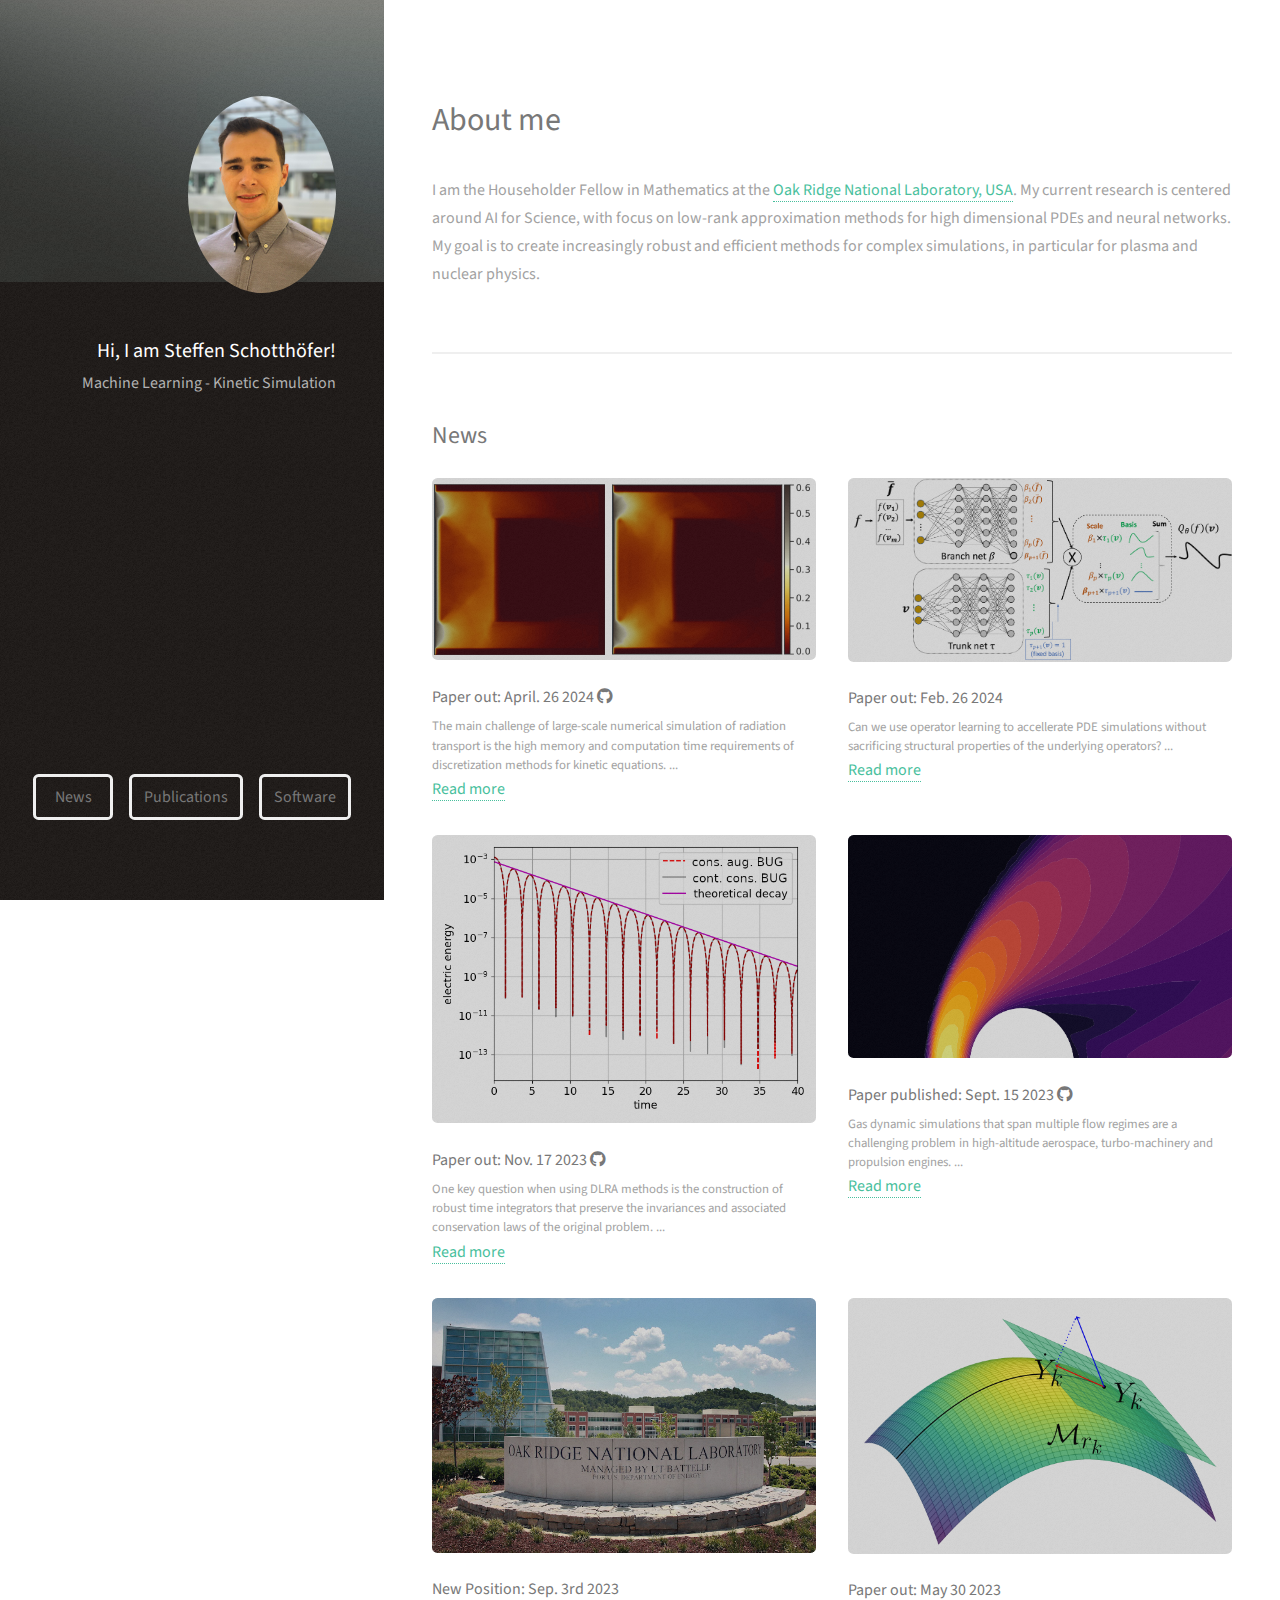
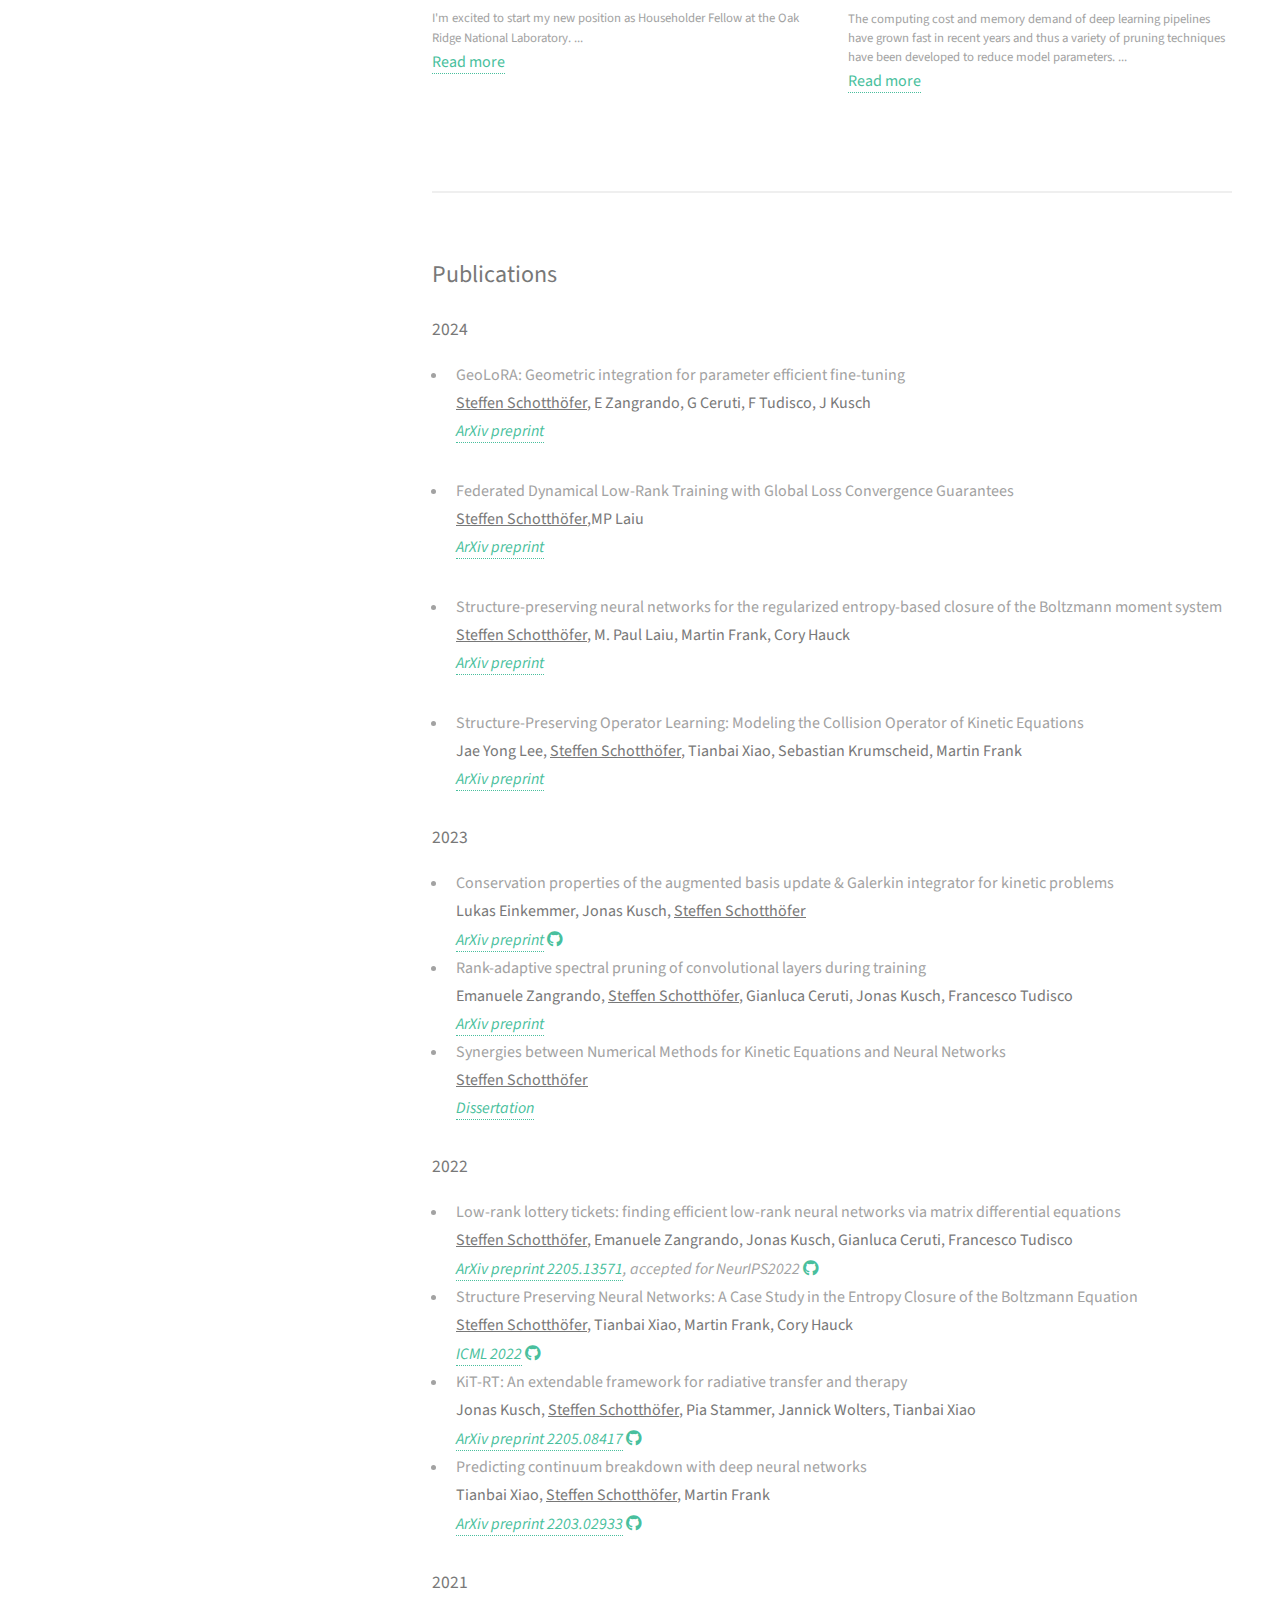
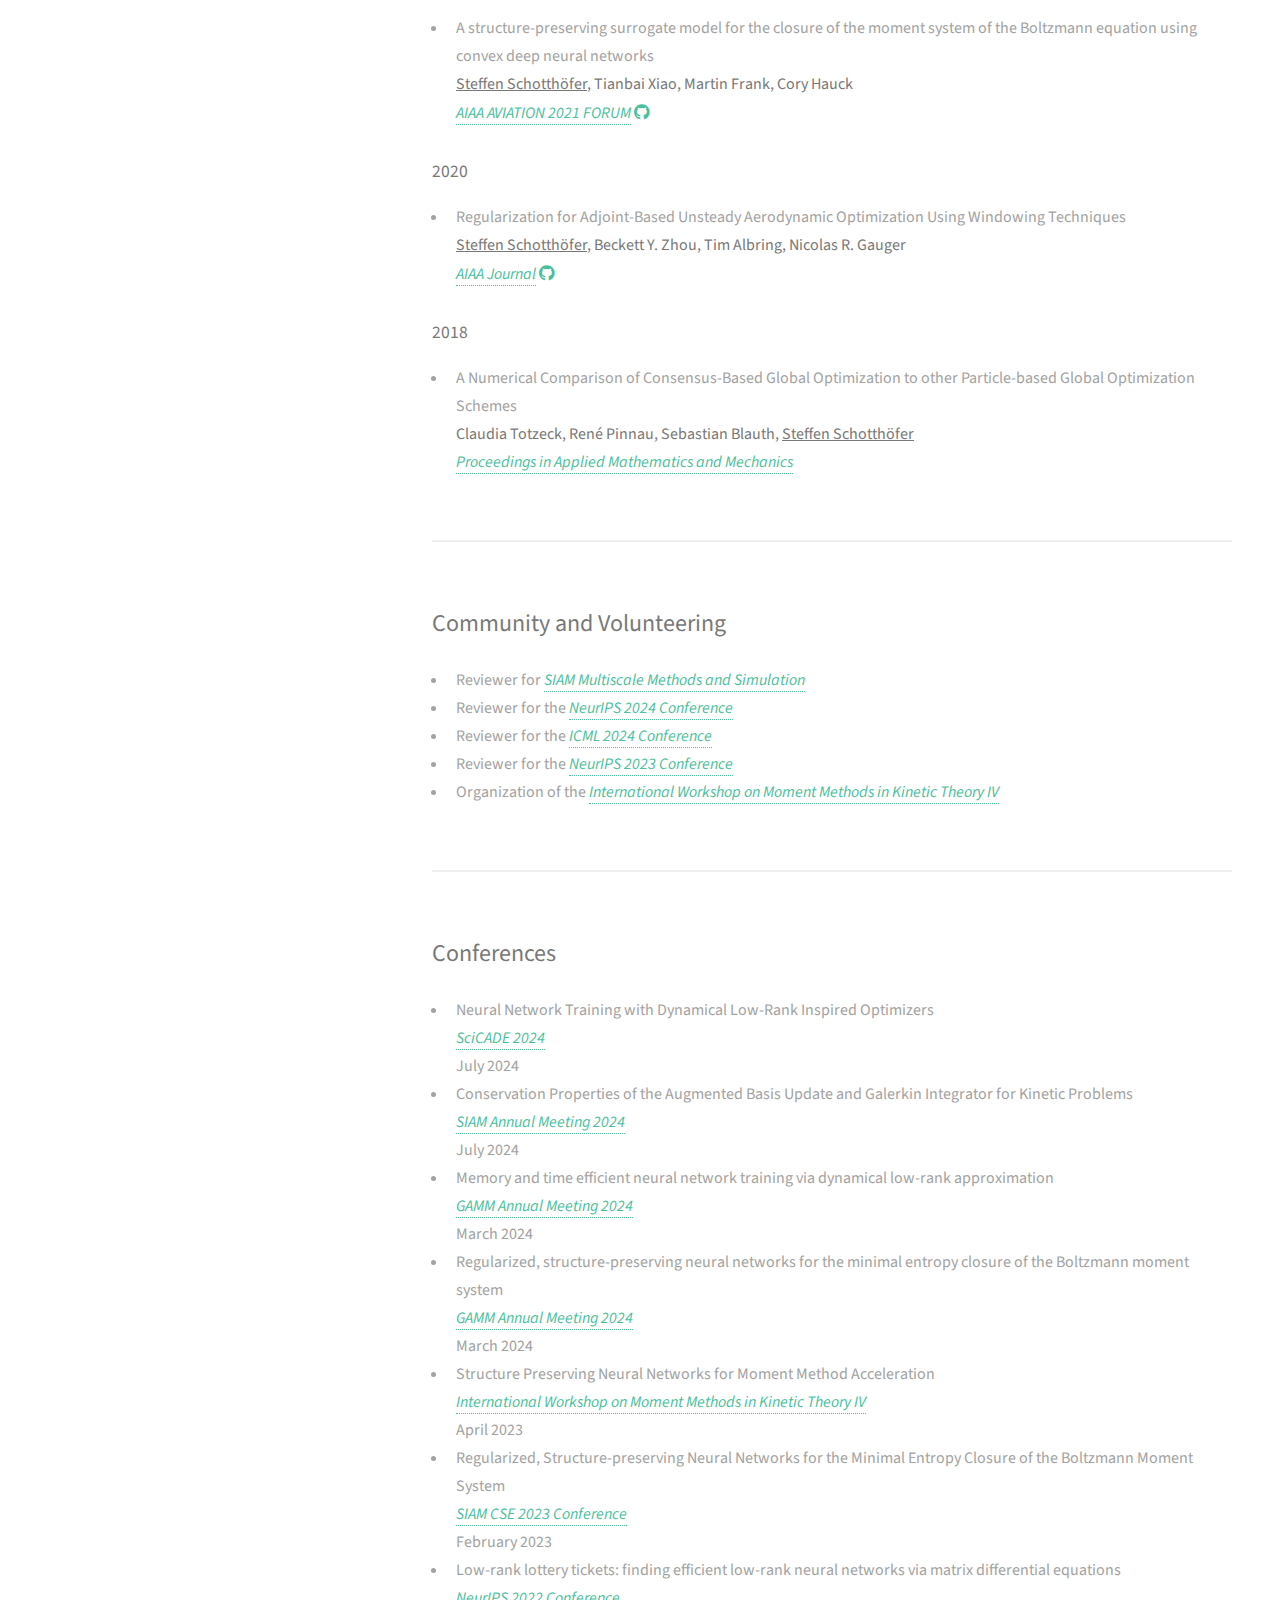
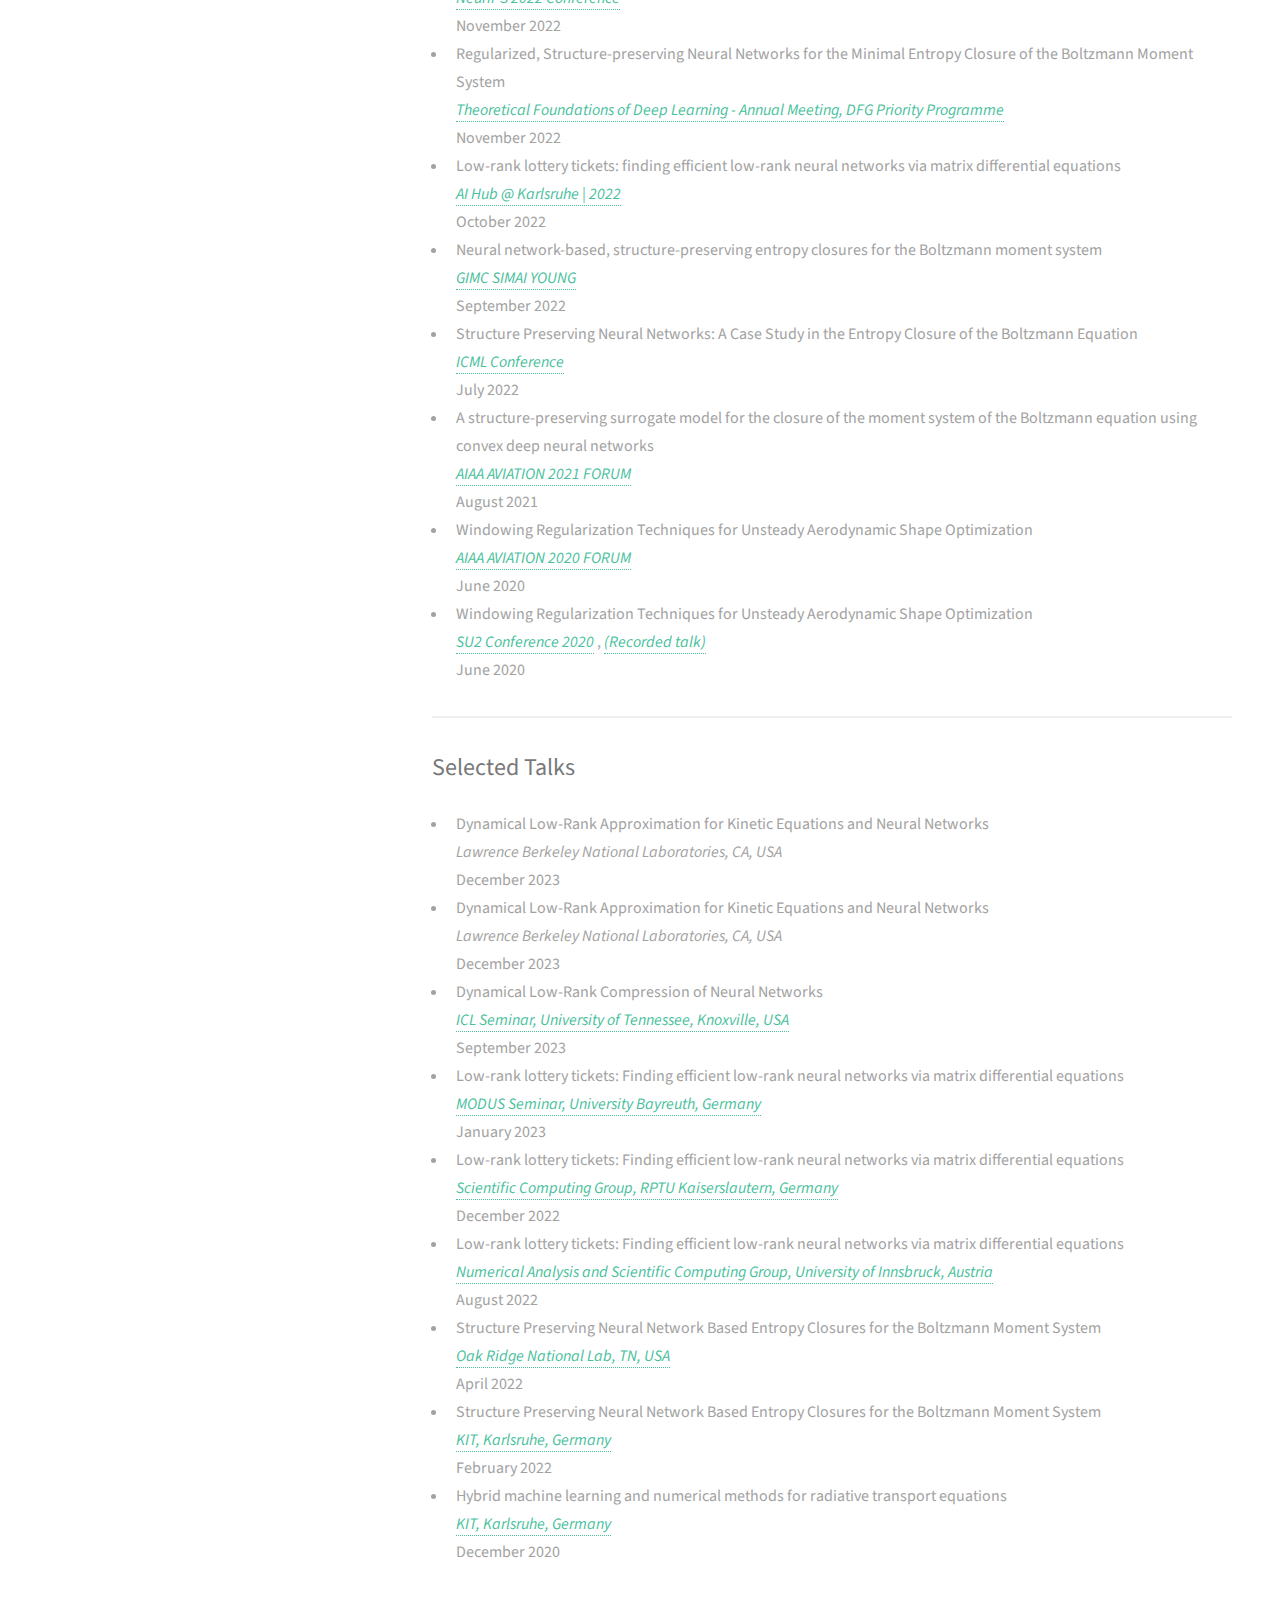
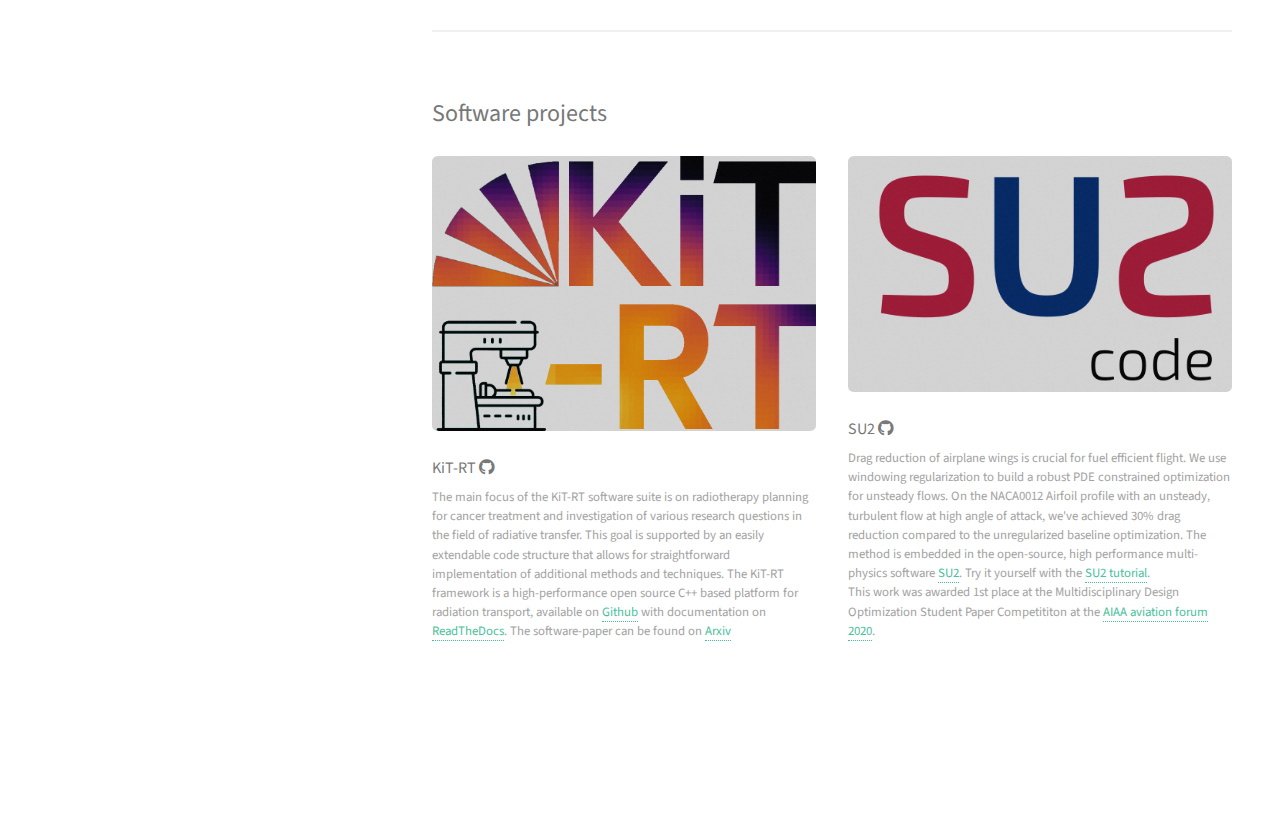
==== commit 26c866ce: "update content" ====
--- a/index.html
+++ b/index.html
@@ -187,6 +187,20 @@
     <section id="three">
         <h2>Publications</h2>
             <h4>2024</h4>
+                 <ul>
+                    <li>GeoLoRA: Geometric integration for parameter efficient fine-tuning <br/>
+                        <b> <u>Steffen Schotthöfer</u>, E Zangrando, G Ceruti, F Tudisco, J Kusch
+                        </b><br/>
+                        <i><a href="https://arxiv.org/pdf/2410.18720">ArXiv preprint</a> </i>
+                    </li>
+                </ul>
+                <ul>
+                    <li>Federated Dynamical Low-Rank Training with Global Loss Convergence Guarantees<br/>
+                        <b> <u>Steffen Schotthöfer</u>,MP Laiu
+                        </b><br/>
+                        <i><a href="https://arxiv.org/pdf/2406.17887">ArXiv preprint</a> </i>
+                    </li>
+                </ul>
                 <ul>
                     <li>Structure-preserving neural networks for the regularized entropy-based closure of the Boltzmann moment system <br/>
                         <b> <u>Steffen Schotthöfer</u>, M. Paul Laiu,  Martin Frank, Cory Hauck
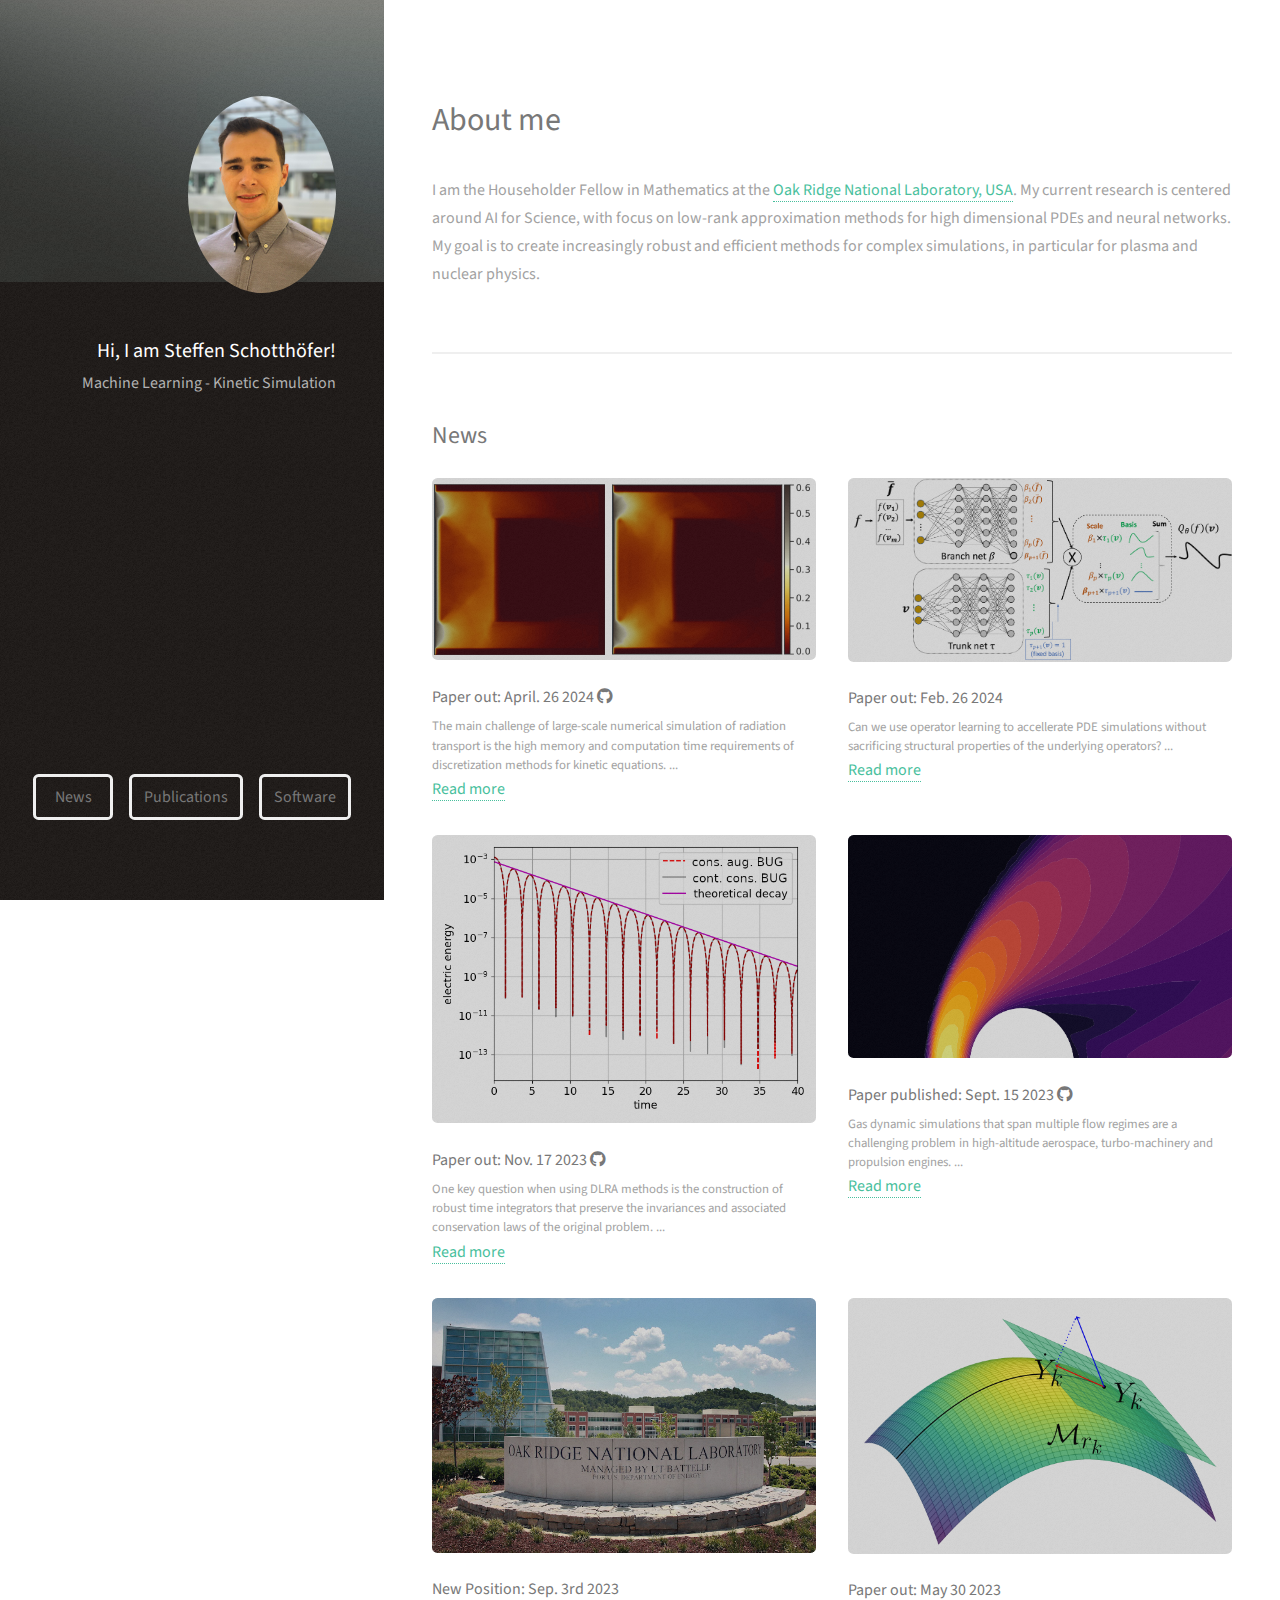
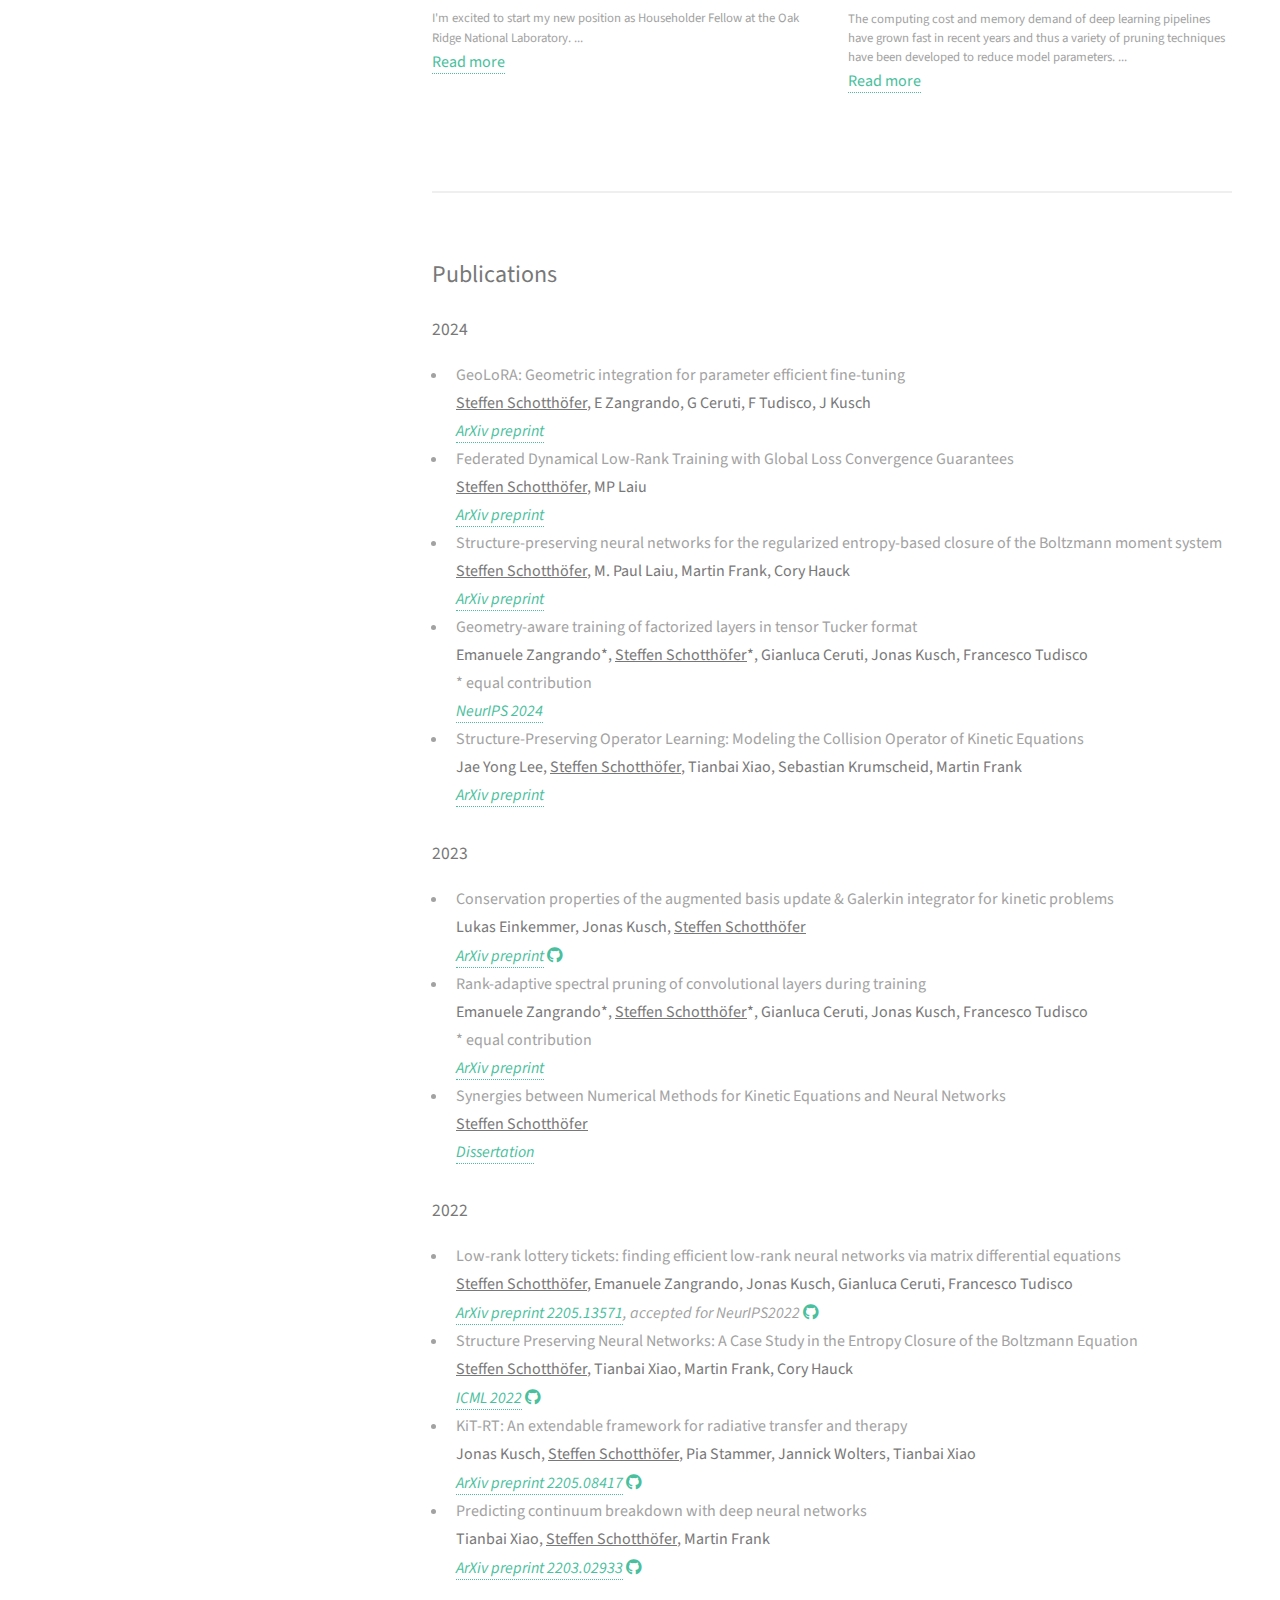
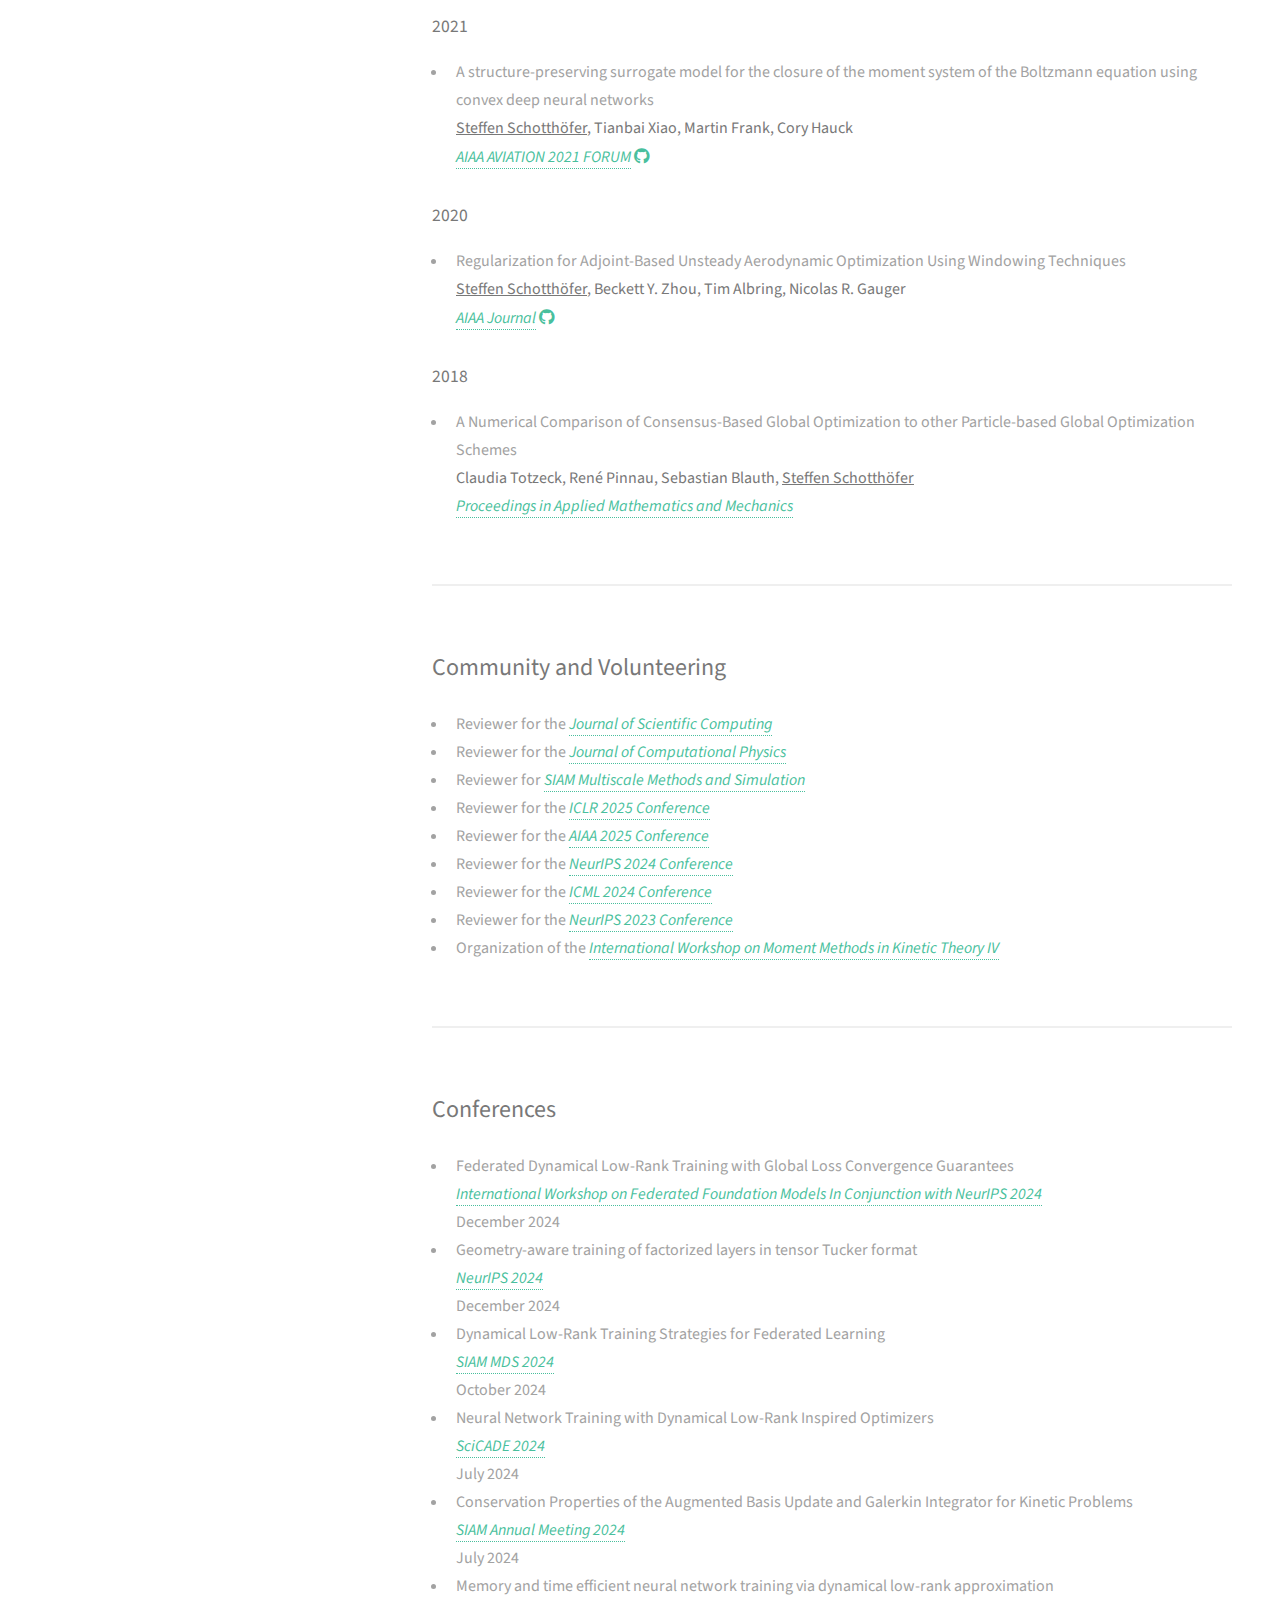
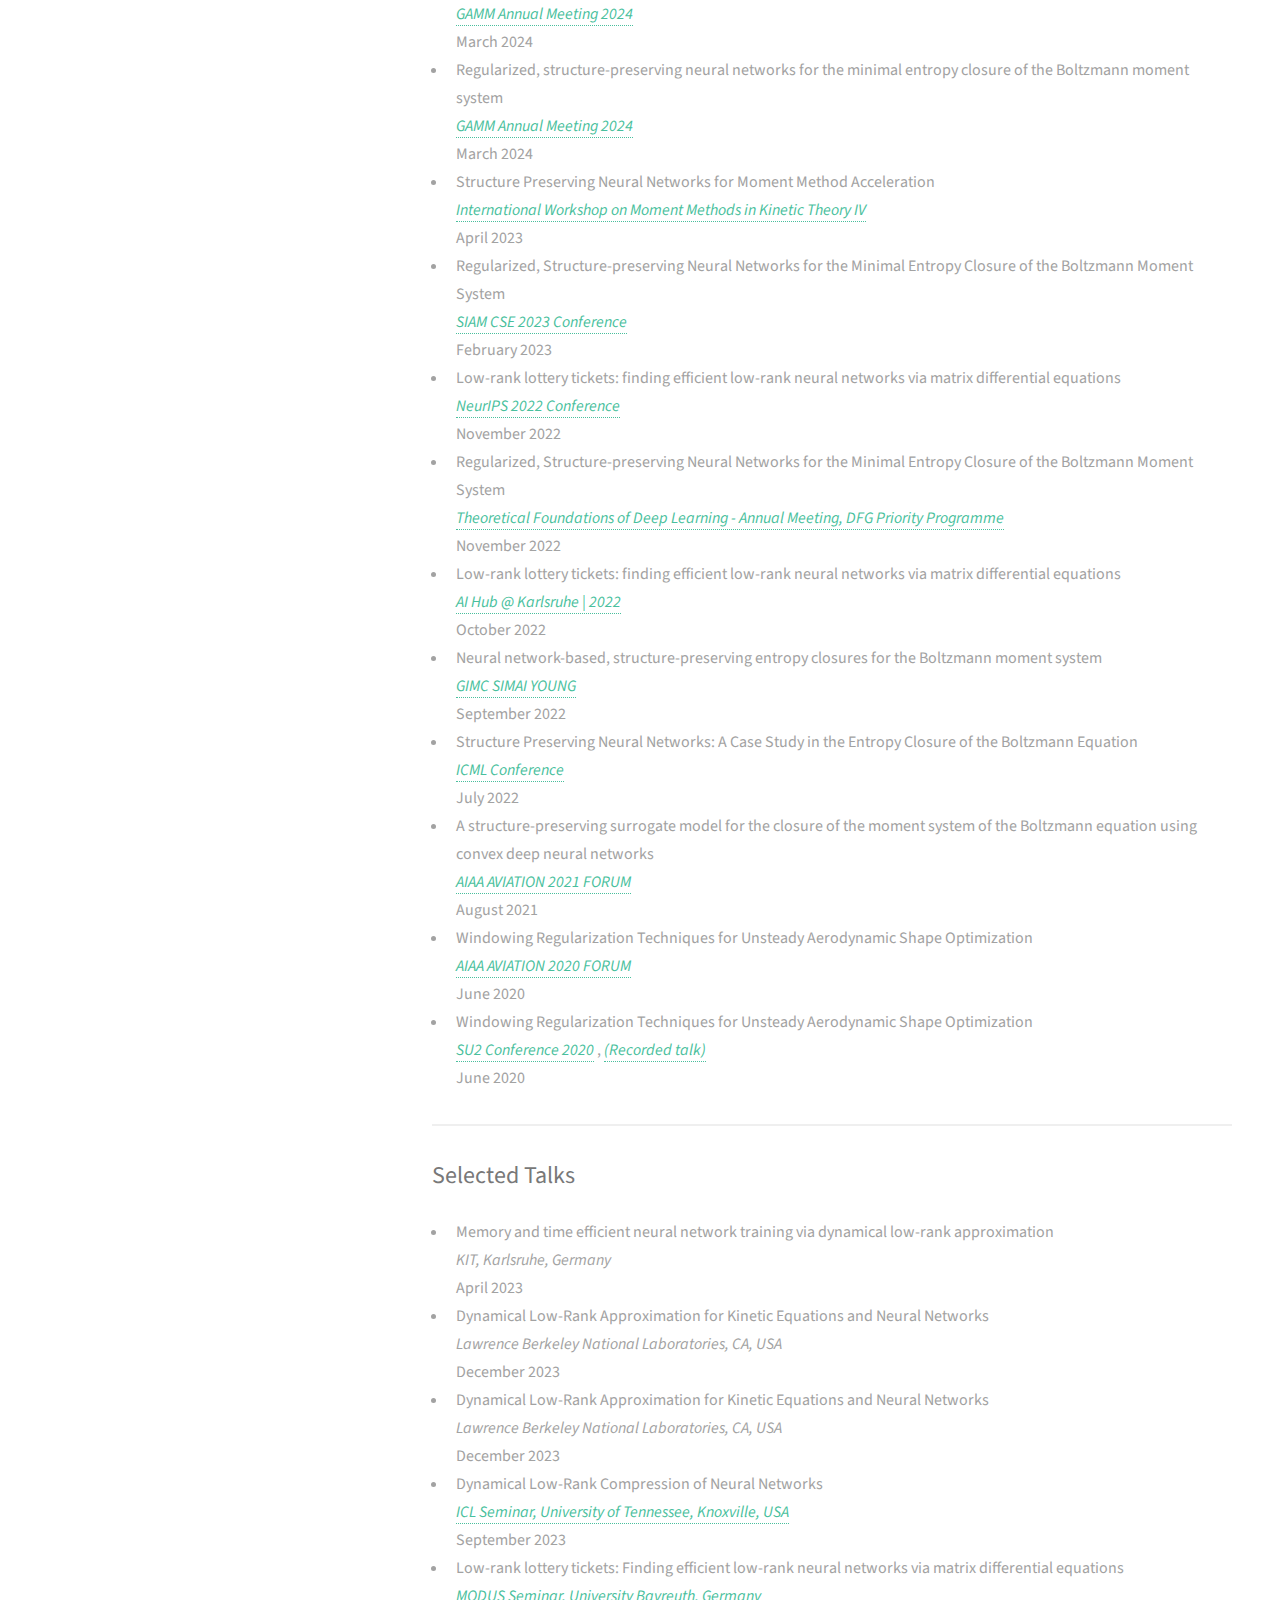
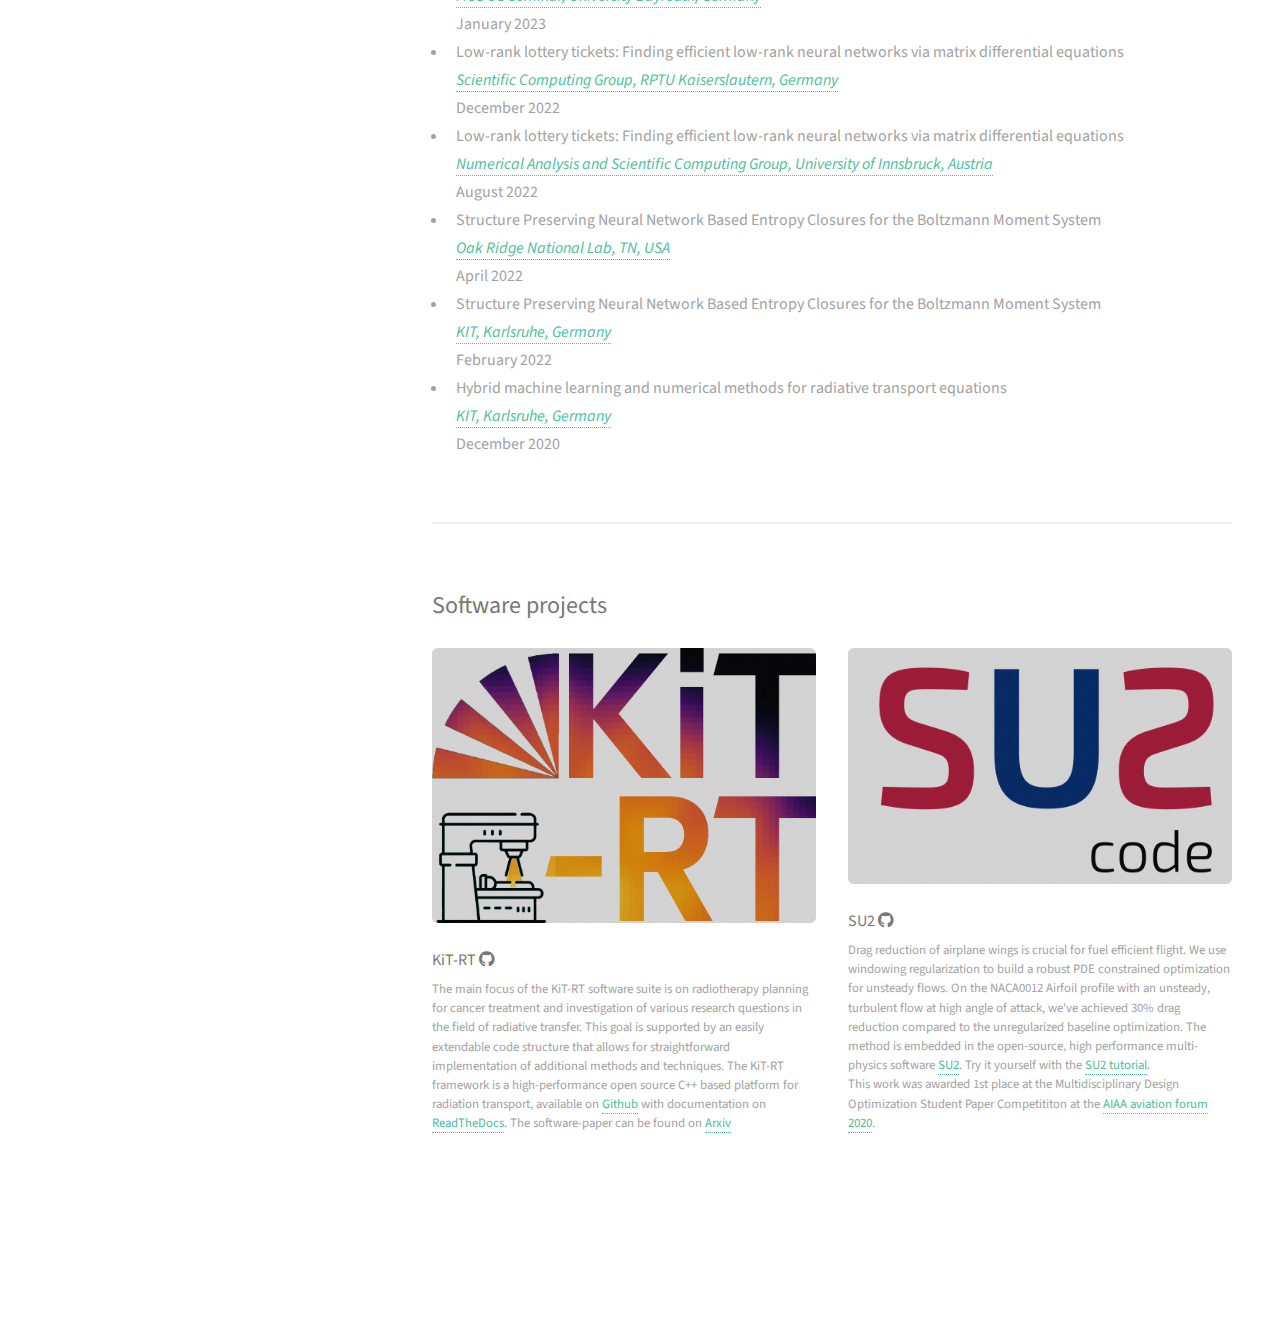
==== commit dd4b081b: "added content" ====
--- a/index.html
+++ b/index.html
@@ -193,22 +193,27 @@
                         </b><br/>
                         <i><a href="https://arxiv.org/pdf/2410.18720">ArXiv preprint</a> </i>
                     </li>
-                </ul>
-                <ul>
+
                     <li>Federated Dynamical Low-Rank Training with Global Loss Convergence Guarantees<br/>
-                        <b> <u>Steffen Schotthöfer</u>,MP Laiu
+                        <b> <u>Steffen Schotthöfer</u>, MP Laiu
                         </b><br/>
                         <i><a href="https://arxiv.org/pdf/2406.17887">ArXiv preprint</a> </i>
                     </li>
-                </ul>
-                <ul>
+
                     <li>Structure-preserving neural networks for the regularized entropy-based closure of the Boltzmann moment system <br/>
                         <b> <u>Steffen Schotthöfer</u>, M. Paul Laiu,  Martin Frank, Cory Hauck
                         </b><br/>
                         <i><a href="https://arxiv.org/abs/1804.05447">ArXiv preprint</a> </i>
                     </li>
-                </ul>
-                <ul>
+
+                    <li>Geometry-aware training of factorized layers in tensor Tucker format <br/>
+                           <b> Emanuele Zangrando*, <u>Steffen Schotthöfer</u>*, Gianluca Ceruti, Jonas Kusch,
+                    Francesco Tudisco
+                </b><br/>
+                        * equal contribution<br/>
+                        <i><a href="https://nips.cc/virtual/2024/poster/94579">NeurIPS 2024</a> </i>
+                    </li>
+
                     <li>Structure-Preserving Operator Learning: Modeling the Collision Operator of
 Kinetic Equations <br/>
                         <b> Jae Yong Lee,  <u>Steffen Schotthöfer</u>, Tianbai Xiao, Sebastian Krumscheid, Martin Frank
@@ -227,9 +232,10 @@
                         class="label">Github</span></a>
             </li>
             <li>Rank-adaptive spectral pruning of convolutional layers during training <br/>
-                <b> Emanuele Zangrando, <u>Steffen Schotthöfer</u>, Gianluca Ceruti, Jonas Kusch,
+                <b> Emanuele Zangrando*, <u>Steffen Schotthöfer</u>*, Gianluca Ceruti, Jonas Kusch,
                     Francesco Tudisco
                 </b><br/>
+                * equal contribution<br/>
                 <i><a href="https://arxiv.org/abs/2305.19059">ArXiv preprint</a> </i>
             </li>
 
@@ -317,13 +323,24 @@
     <section id="four">
         <h2> Community and Volunteering</h2>
         <ul>
+            <li>Reviewer for the
+                <i><a href="https://link.springer.com/journal/10915">Journal of Scientific Computing</a></i>
+            </li>
+             <li>Reviewer for the
+                <i><a href="https://www.sciencedirect.com/journal/journal-of-computational-physics">Journal of Computational Physics</a></i>
+            </li>
             <li>Reviewer for
                 <i><a href="https://www.siam.org/publications/journals/multiscale-modeling-and-simulation-a-siam-interdisciplinary-journal-mms">SIAM Multiscale Methods and Simulation</a></i>
             </li>
+            <li>Reviewer for the
+                <i><a href="https://iclr.cc/">ICLR 2025 Conference</a></i>
+            </li>
+            <li>Reviewer for the
+                <i><a href="https://aaai.org/conference/aaai/aaai-25/">AIAA 2025 Conference</a></i>
+            </li>
              <li>Reviewer for the
                 <i><a href="https://nips.cc/">NeurIPS 2024 Conference</a></i>
                 <br/>
-
             </li>
             <li>Reviewer for the
                 <i><a href="https://icml.cc/">ICML 2024 Conference</a></i>
@@ -341,6 +358,22 @@
     <section id="five">
         <h2> Conferences </h2>
         <ul>
+             <li>Federated Dynamical Low-Rank Training with Global Loss Convergence Guarantees<br/>
+                <i><a href="https://federated-learning.org/fl@fm-neurips-2024/">International Workshop on Federated Foundation Models
+In Conjunction with NeurIPS 2024 </a></i>
+                <br/>
+                December 2024
+            </li>
+            <li>Geometry-aware training of factorized layers in tensor Tucker format<br/>
+                <i><a href="https://neurips.cc/virtual/2024/poster/94579">NeurIPS 2024</a></i>
+                <br/>
+                December 2024
+            </li>
+            <li>Dynamical Low-Rank Training Strategies for Federated Learning<br/>
+                <i><a href="https://meetings.siam.org/sess/dsp_programsess.cfm?SESSIONCODE=80604">SIAM MDS 2024</a></i>
+                <br/>
+                October 2024
+            </li>
             <li>Neural Network Training with Dynamical Low-Rank Inspired Optimizers<br/>
                 <i><a href="https://www.scicade2024.org/">SciCADE 2024</a></i>
                 <br/>
@@ -431,6 +464,11 @@
         <hr/>
         <h2>Selected Talks</h2>
         <ul>
+            <li>Memory and time efficient neural network training via dynamical low-rank approximation<br/>
+                <i>KIT, Karlsruhe, Germany  </i>
+                <br/>
+                April 2023
+            </li>
             <li>Dynamical Low-Rank Approximation for
 Kinetic Equations and Neural Networks<br/>
                 <i> Lawrence Berkeley National Laboratories, CA, USA  </i>
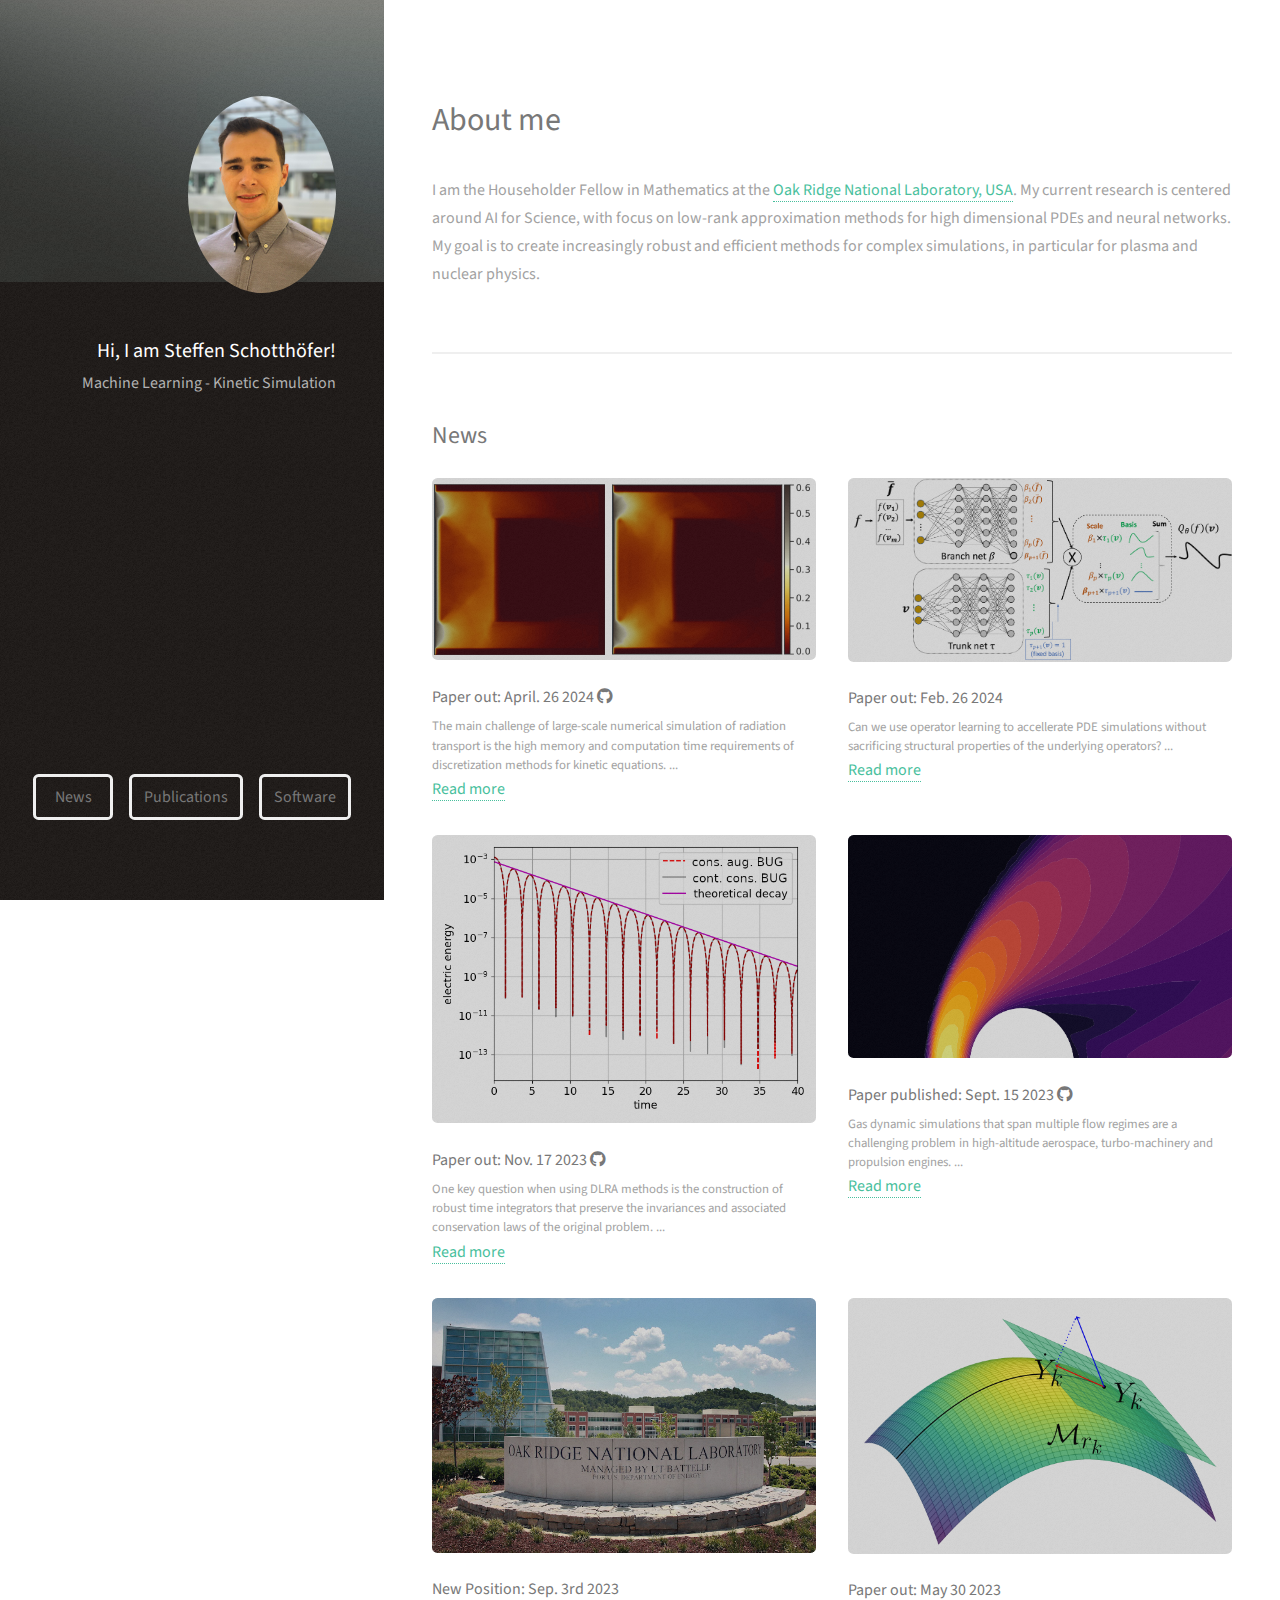
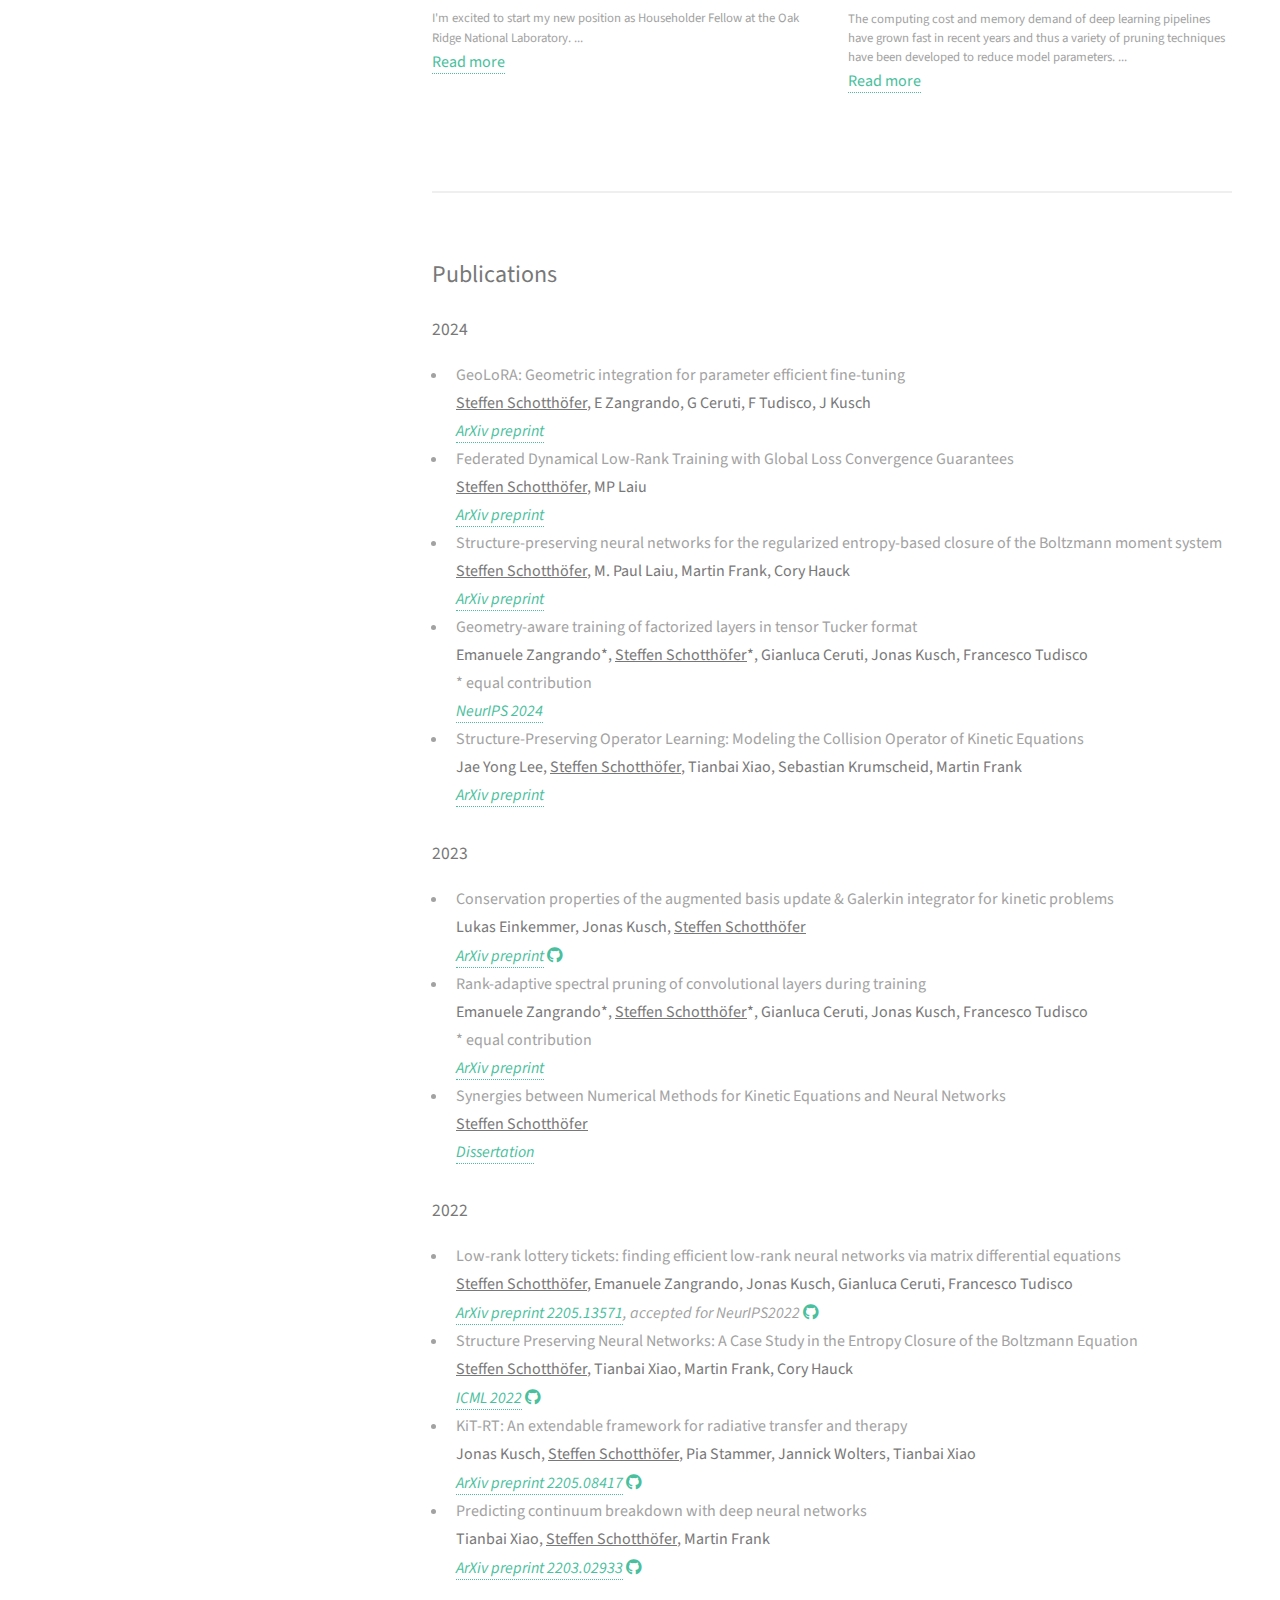
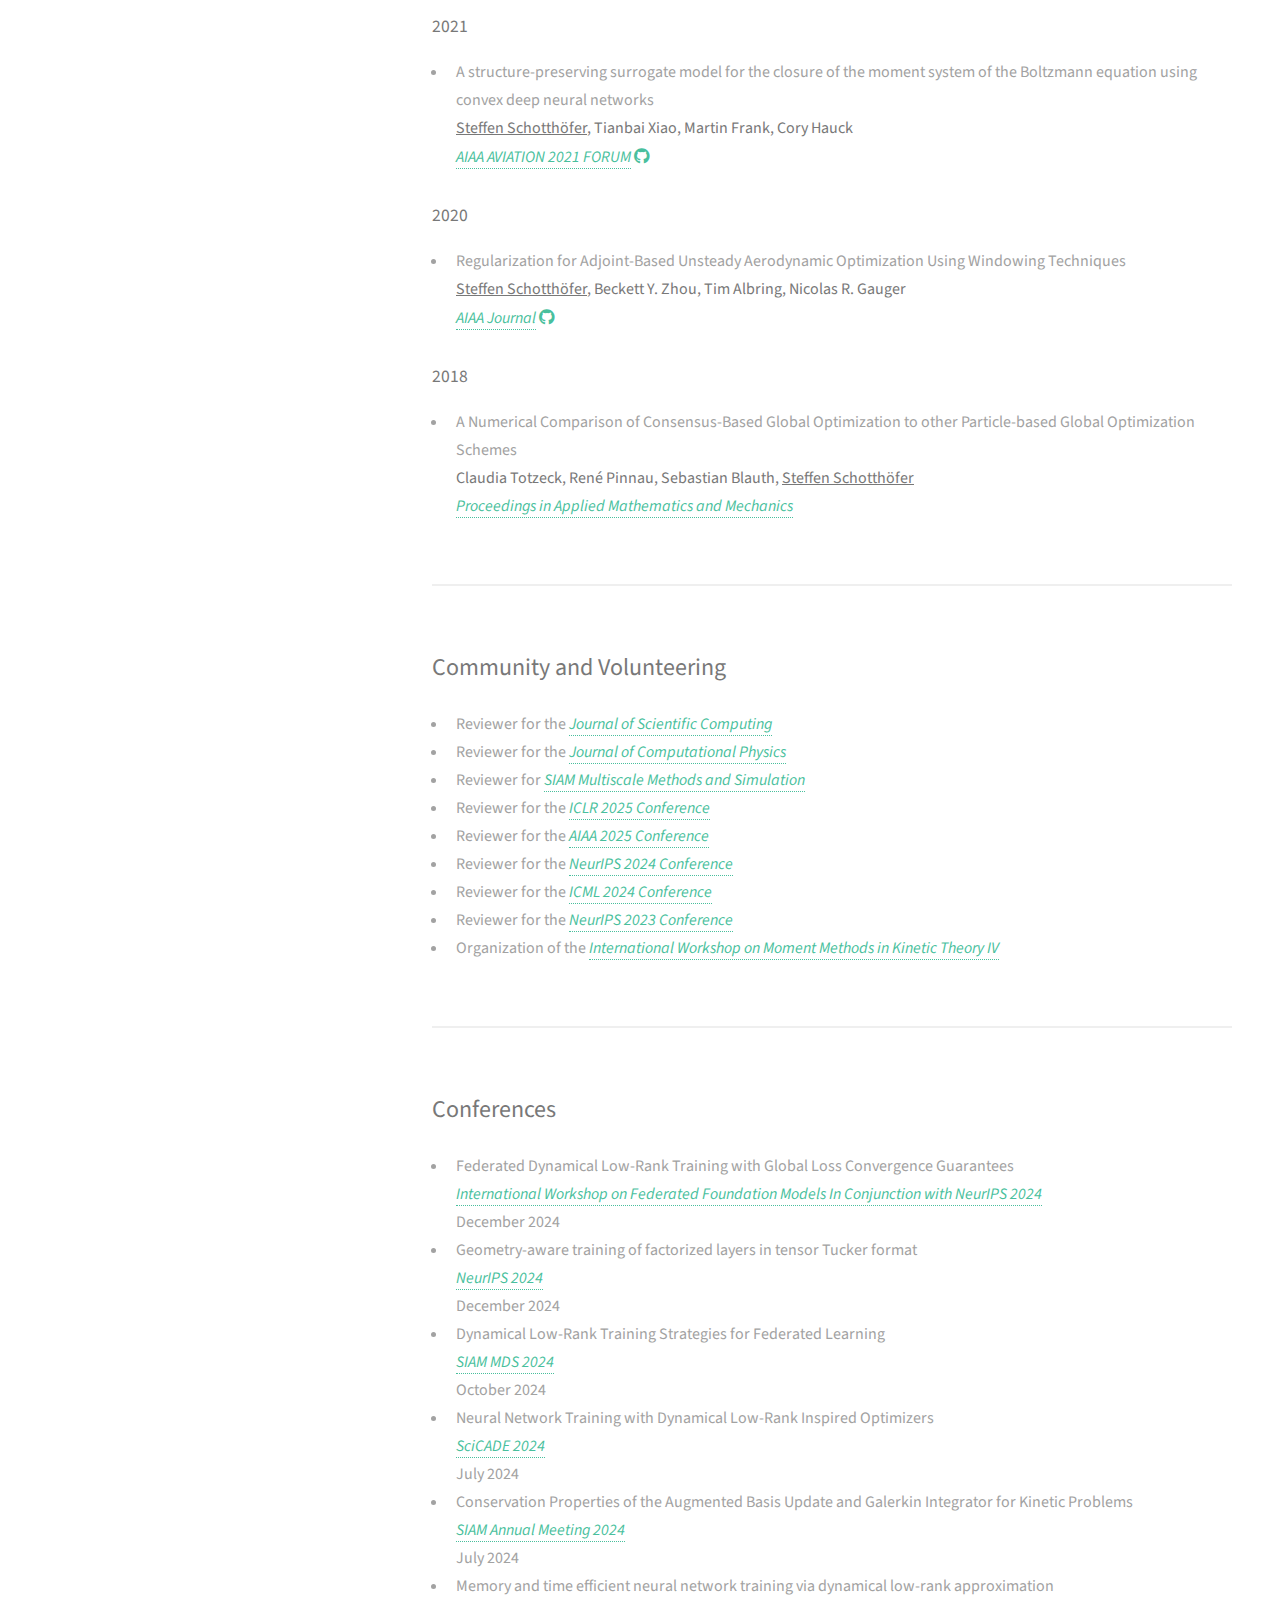
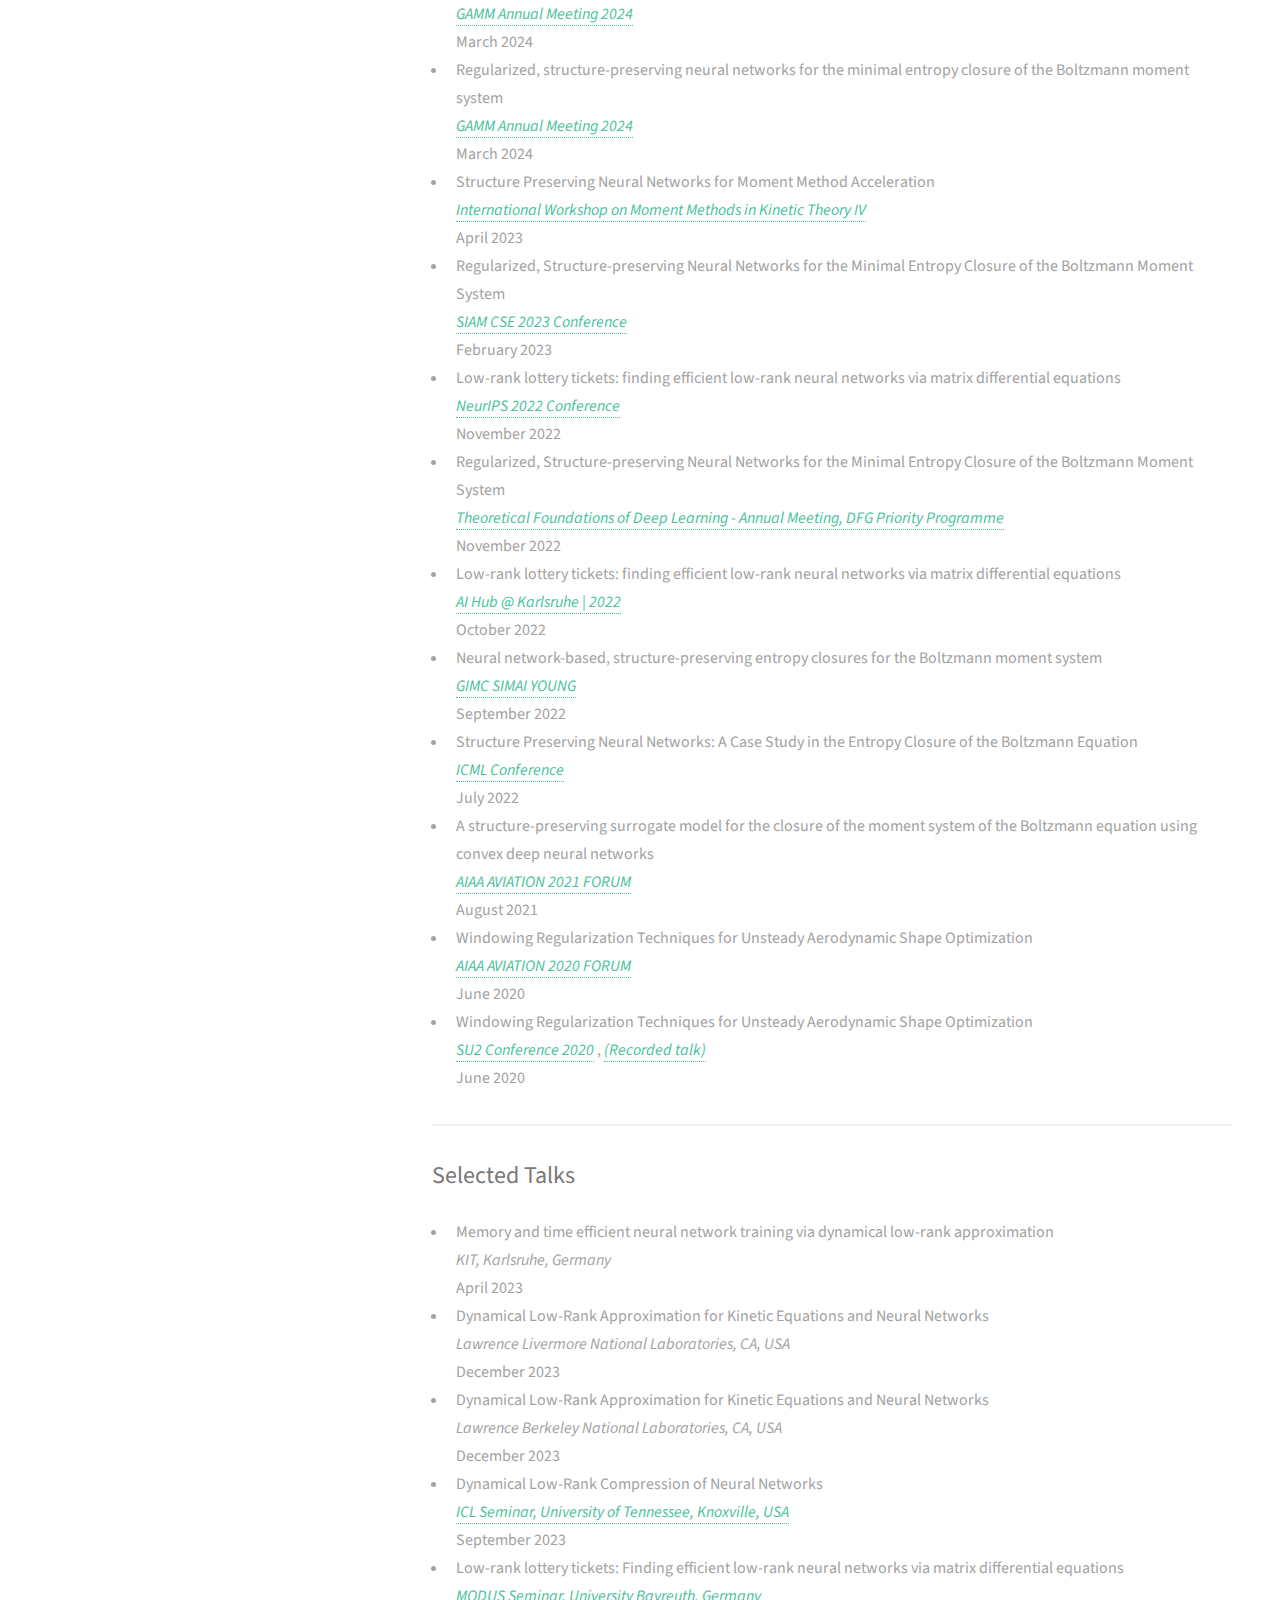
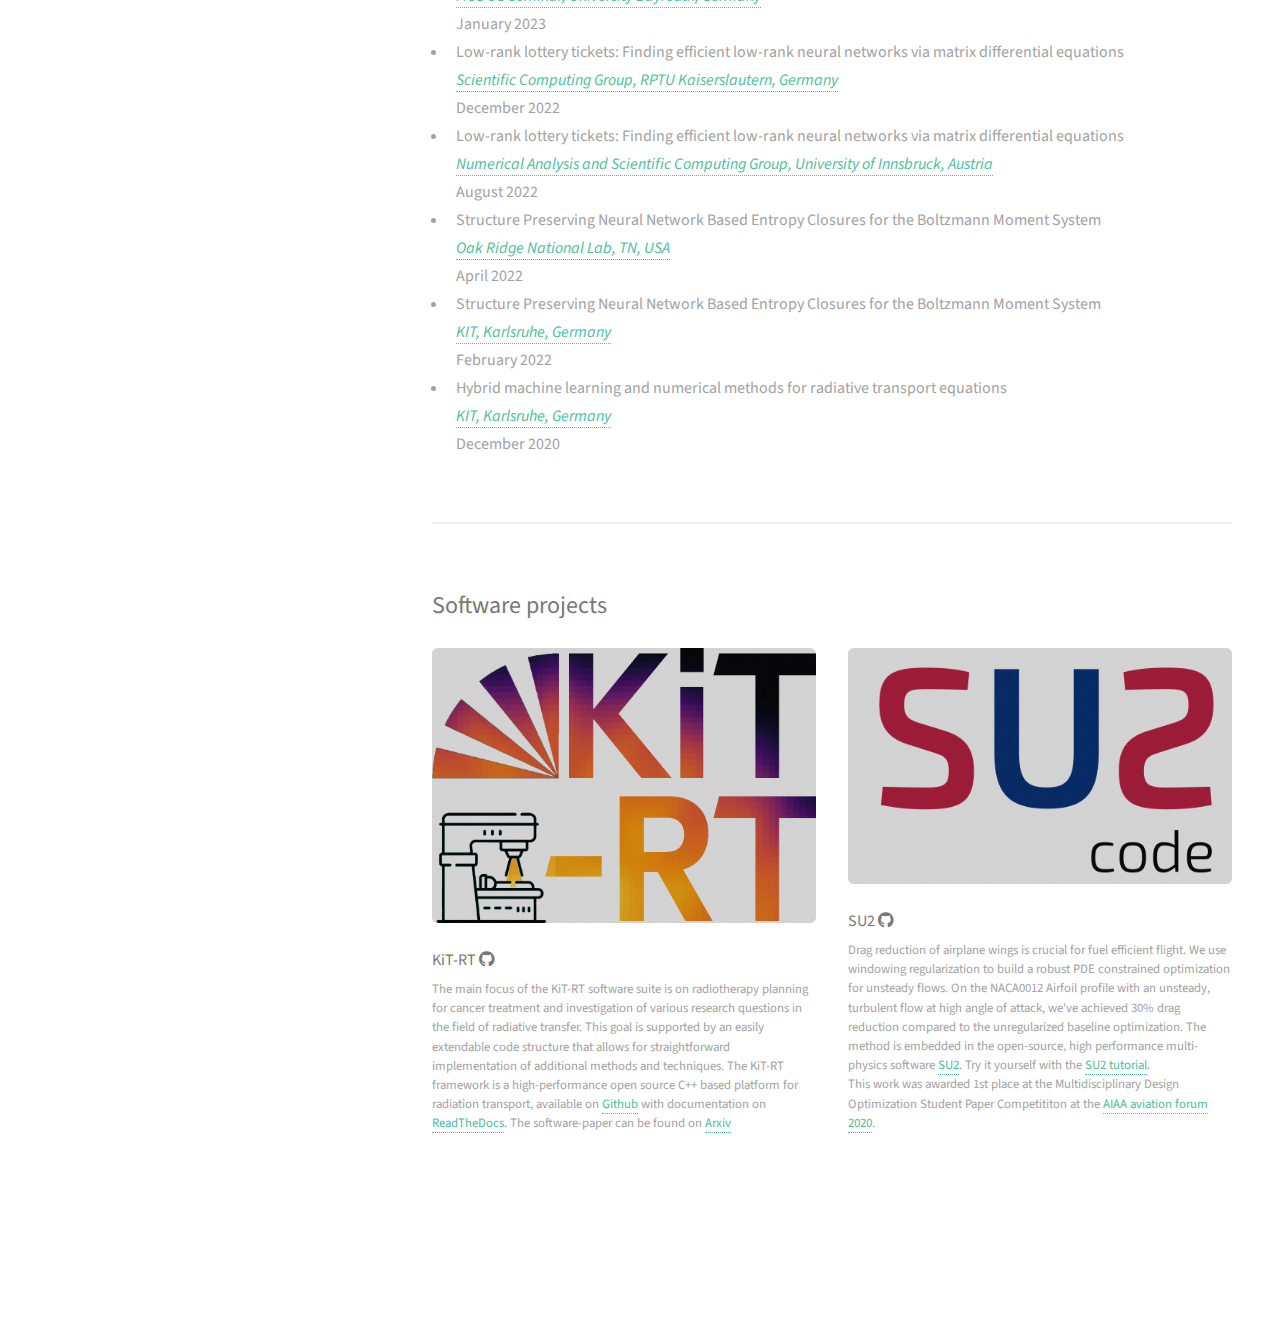
==== commit 78a68c5d: "fixed typo" ====
--- a/index.html
+++ b/index.html
@@ -471,7 +471,7 @@
             </li>
             <li>Dynamical Low-Rank Approximation for
 Kinetic Equations and Neural Networks<br/>
-                <i> Lawrence Berkeley National Laboratories, CA, USA  </i>
+                <i> Lawrence Livermore National Laboratories, CA, USA  </i>
                 <br/>
                 December 2023
             </li>
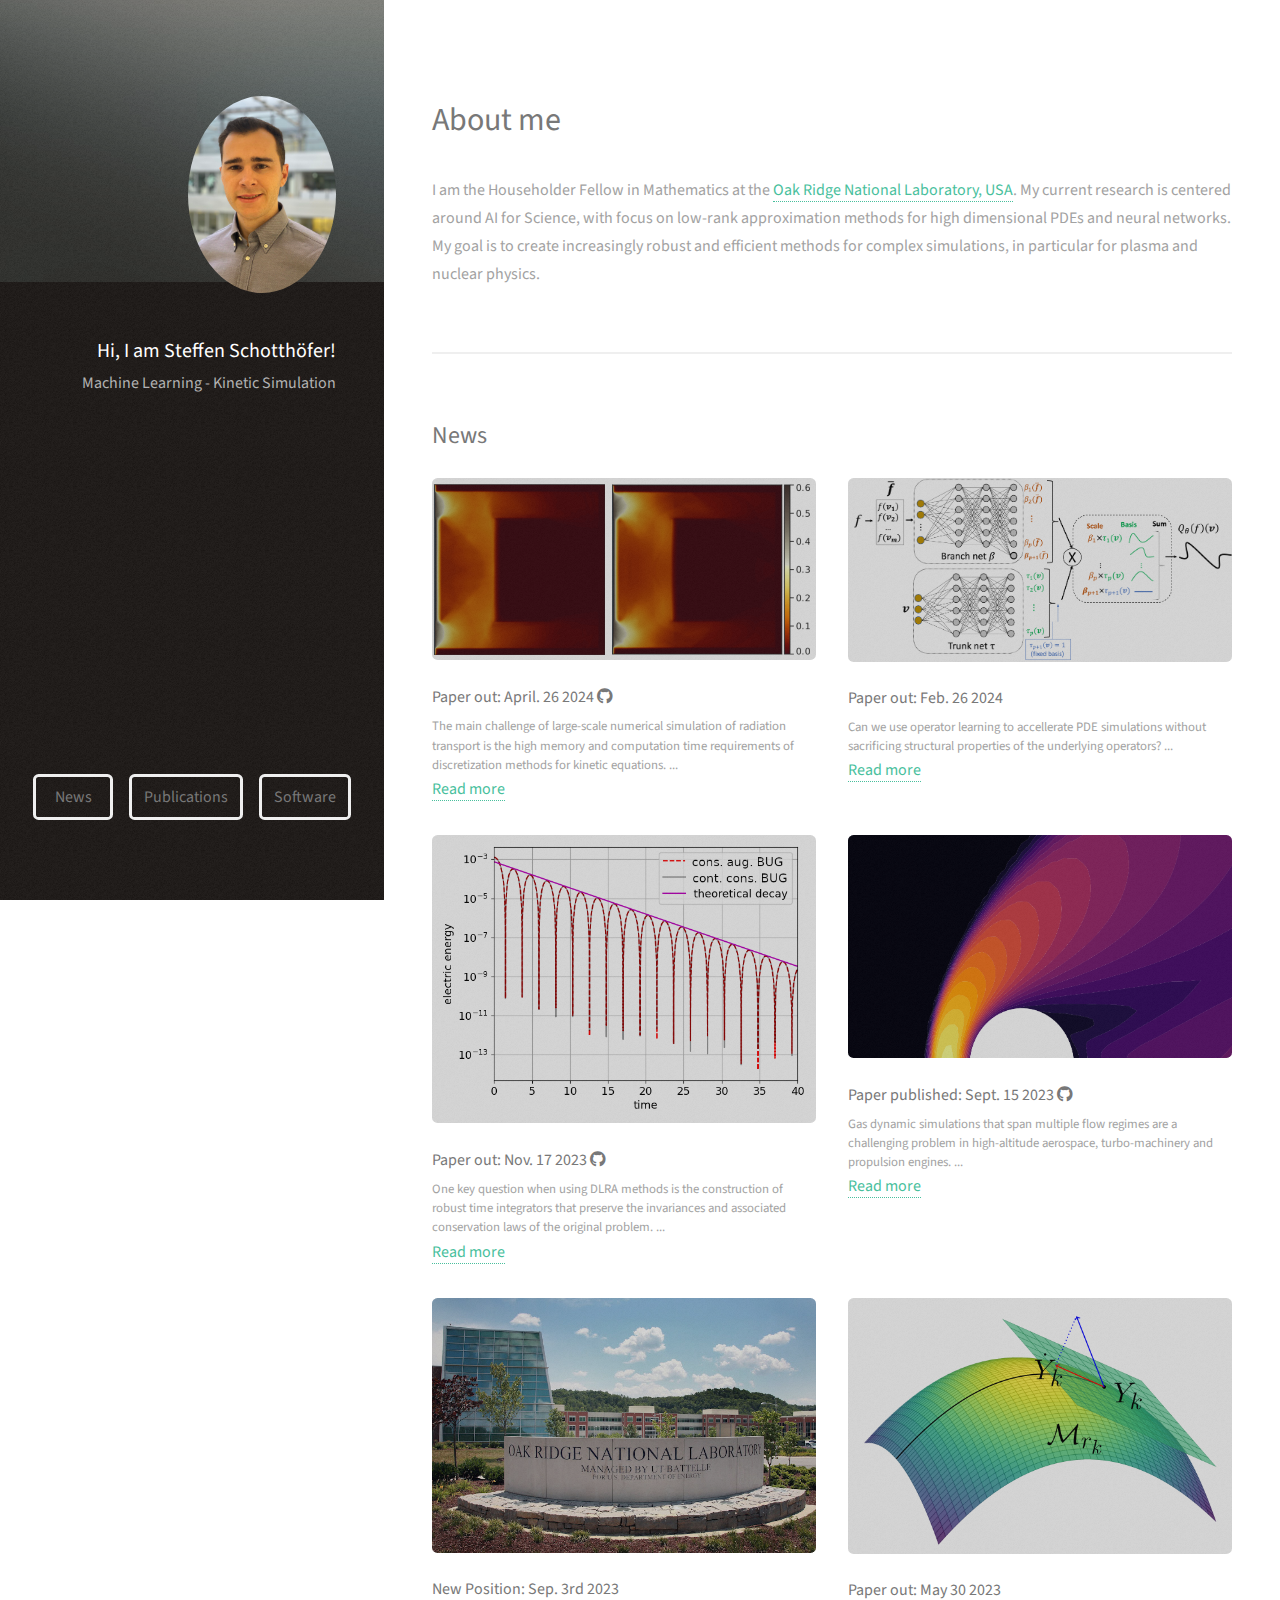
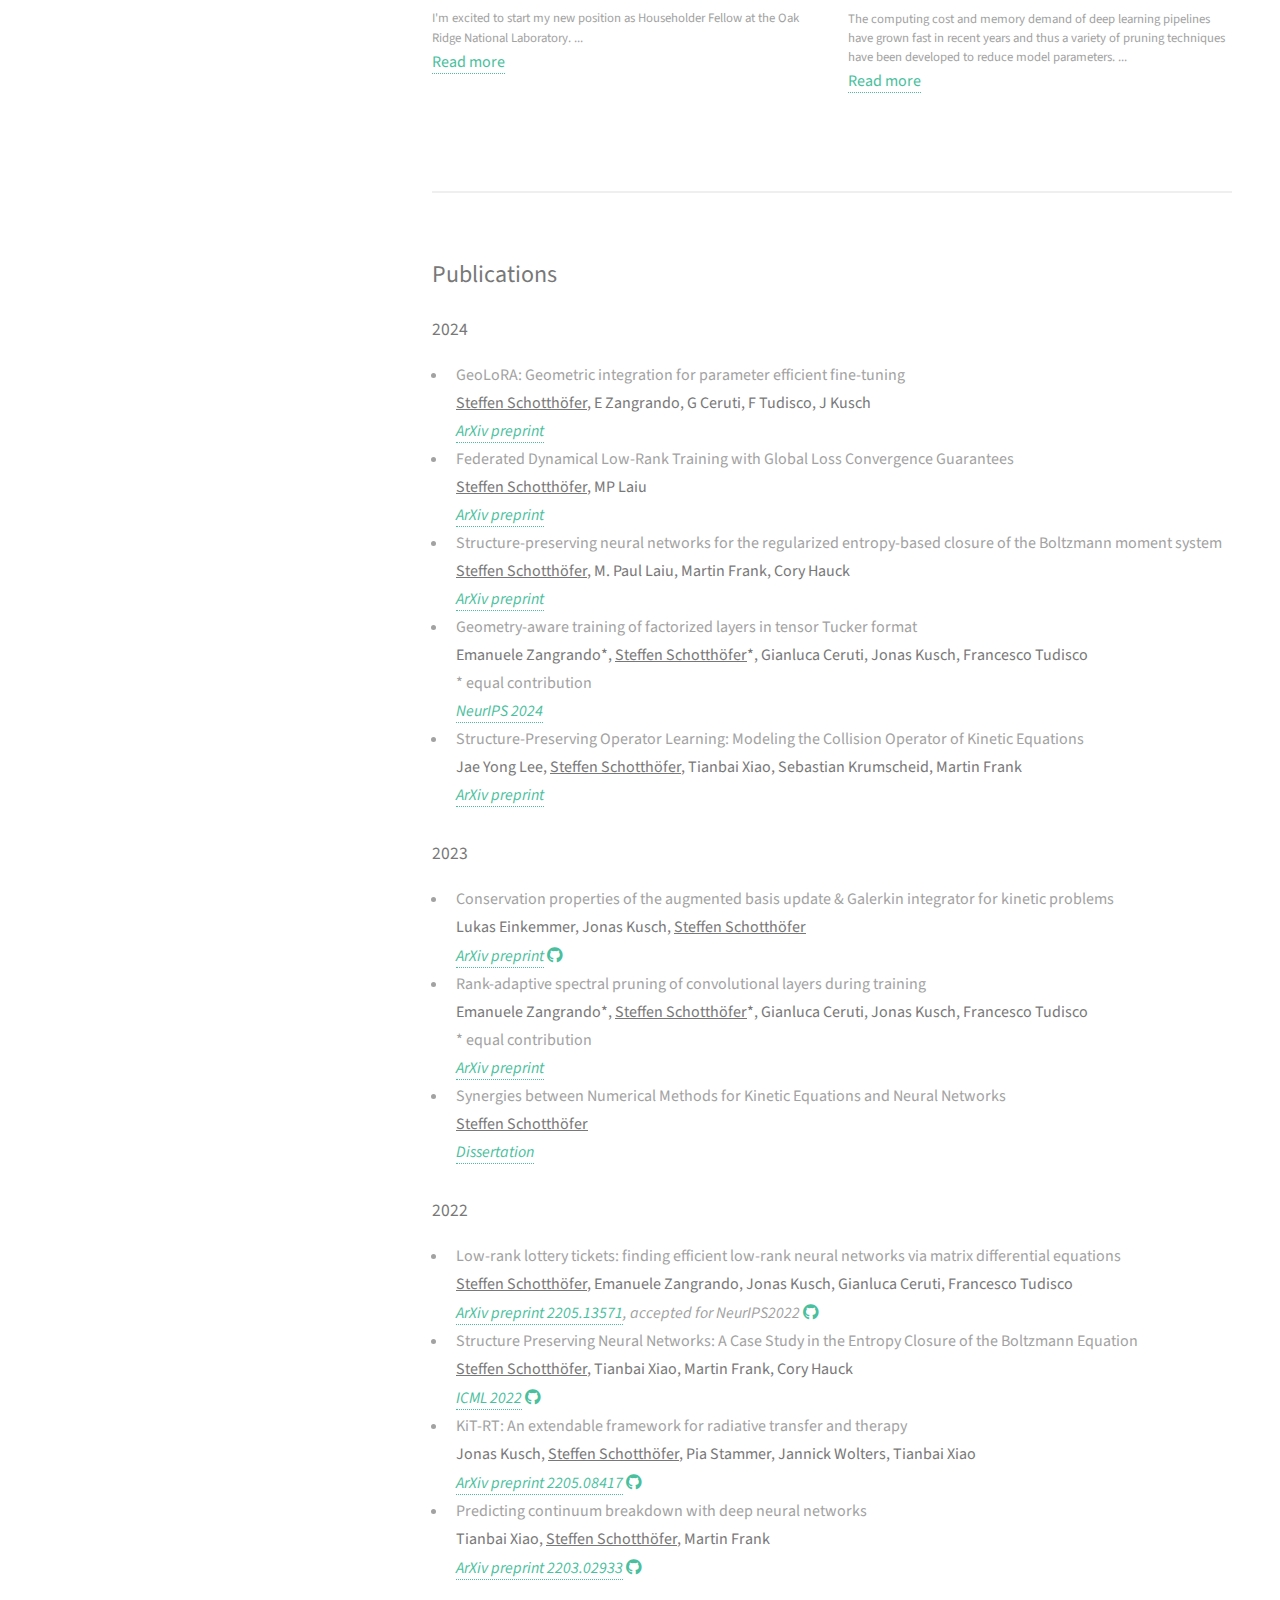
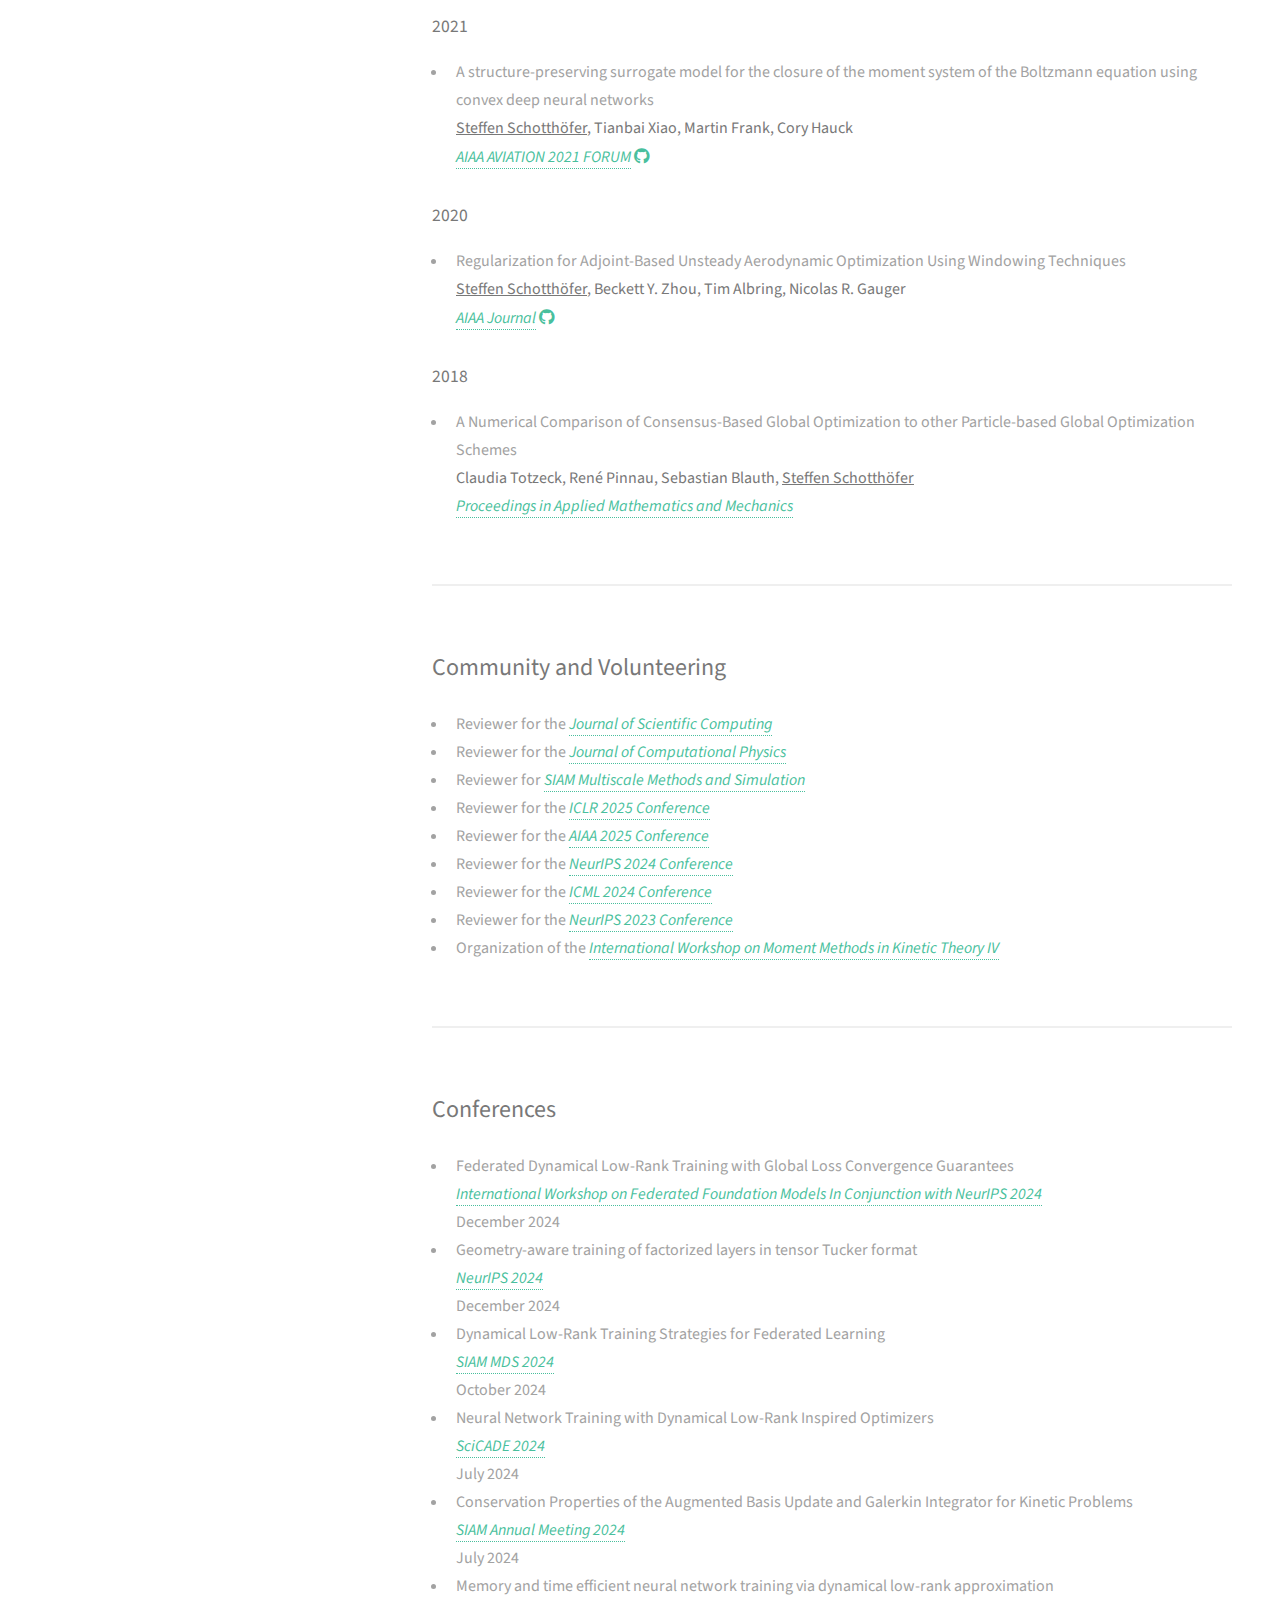
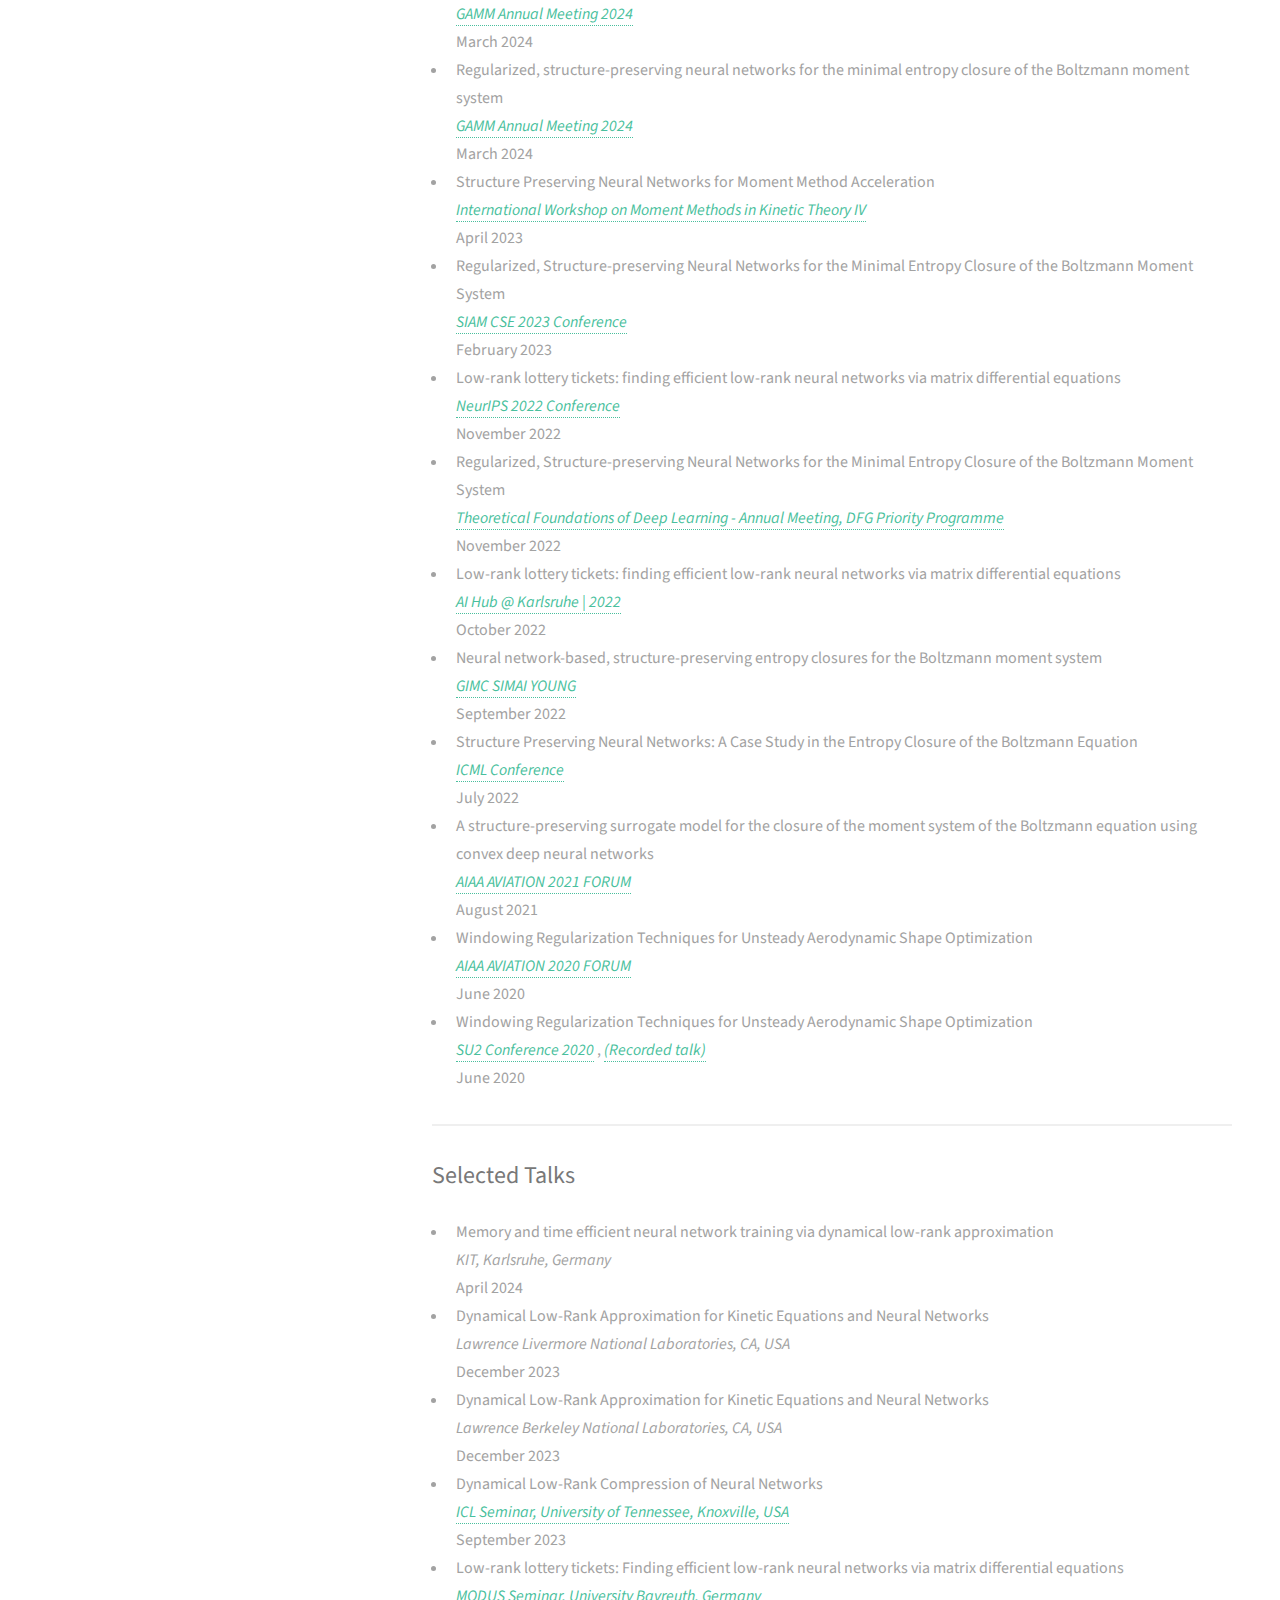
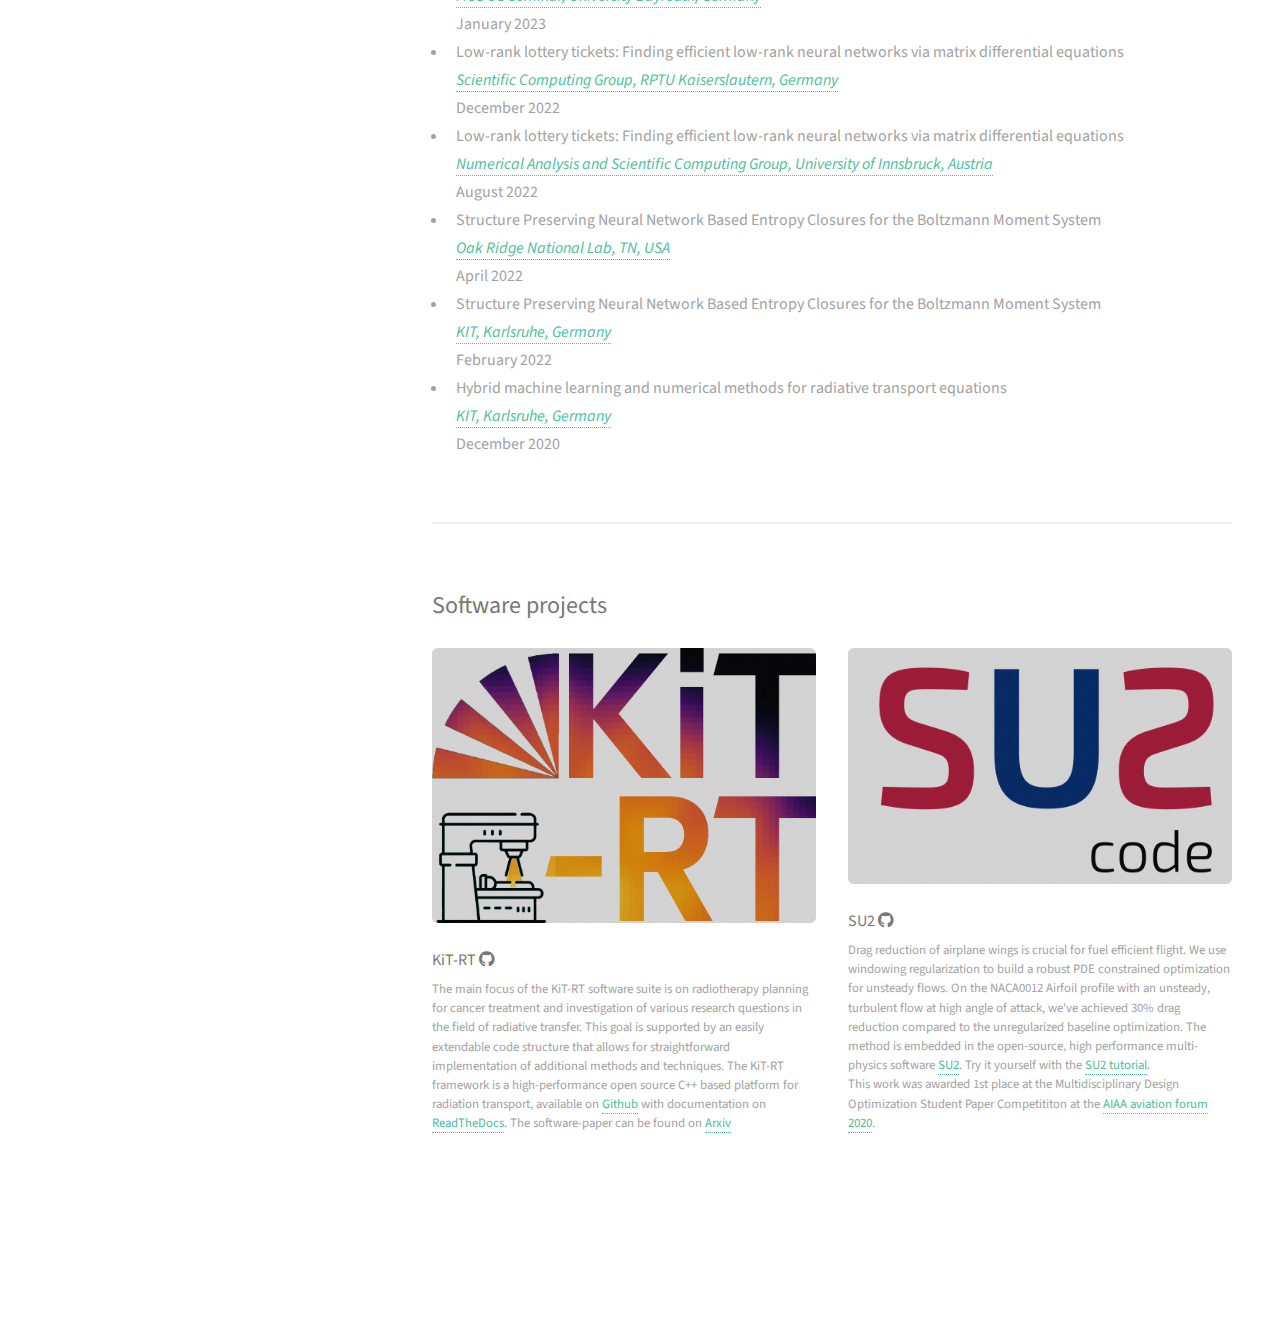
==== commit 44078a1c: "fixed typo" ====
--- a/index.html
+++ b/index.html
@@ -467,7 +467,7 @@
             <li>Memory and time efficient neural network training via dynamical low-rank approximation<br/>
                 <i>KIT, Karlsruhe, Germany  </i>
                 <br/>
-                April 2023
+                April 2024
             </li>
             <li>Dynamical Low-Rank Approximation for
 Kinetic Equations and Neural Networks<br/>
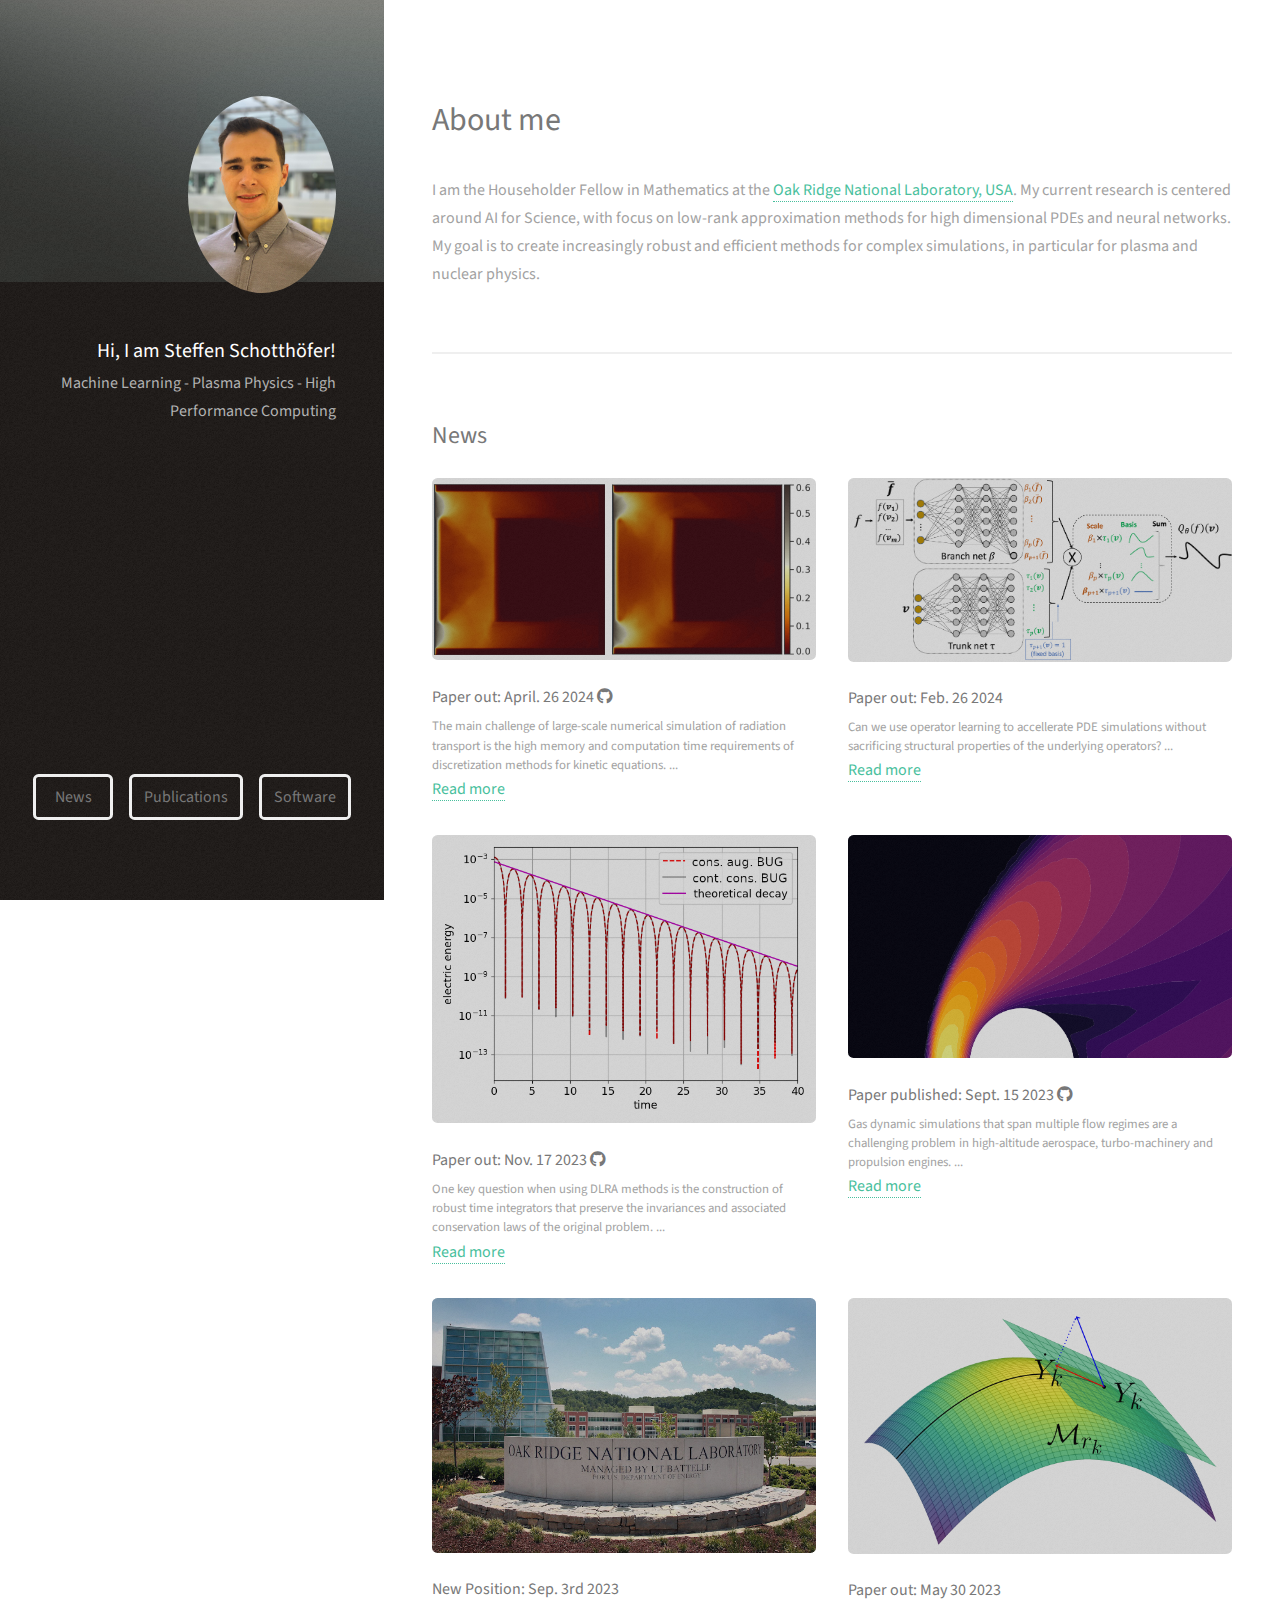
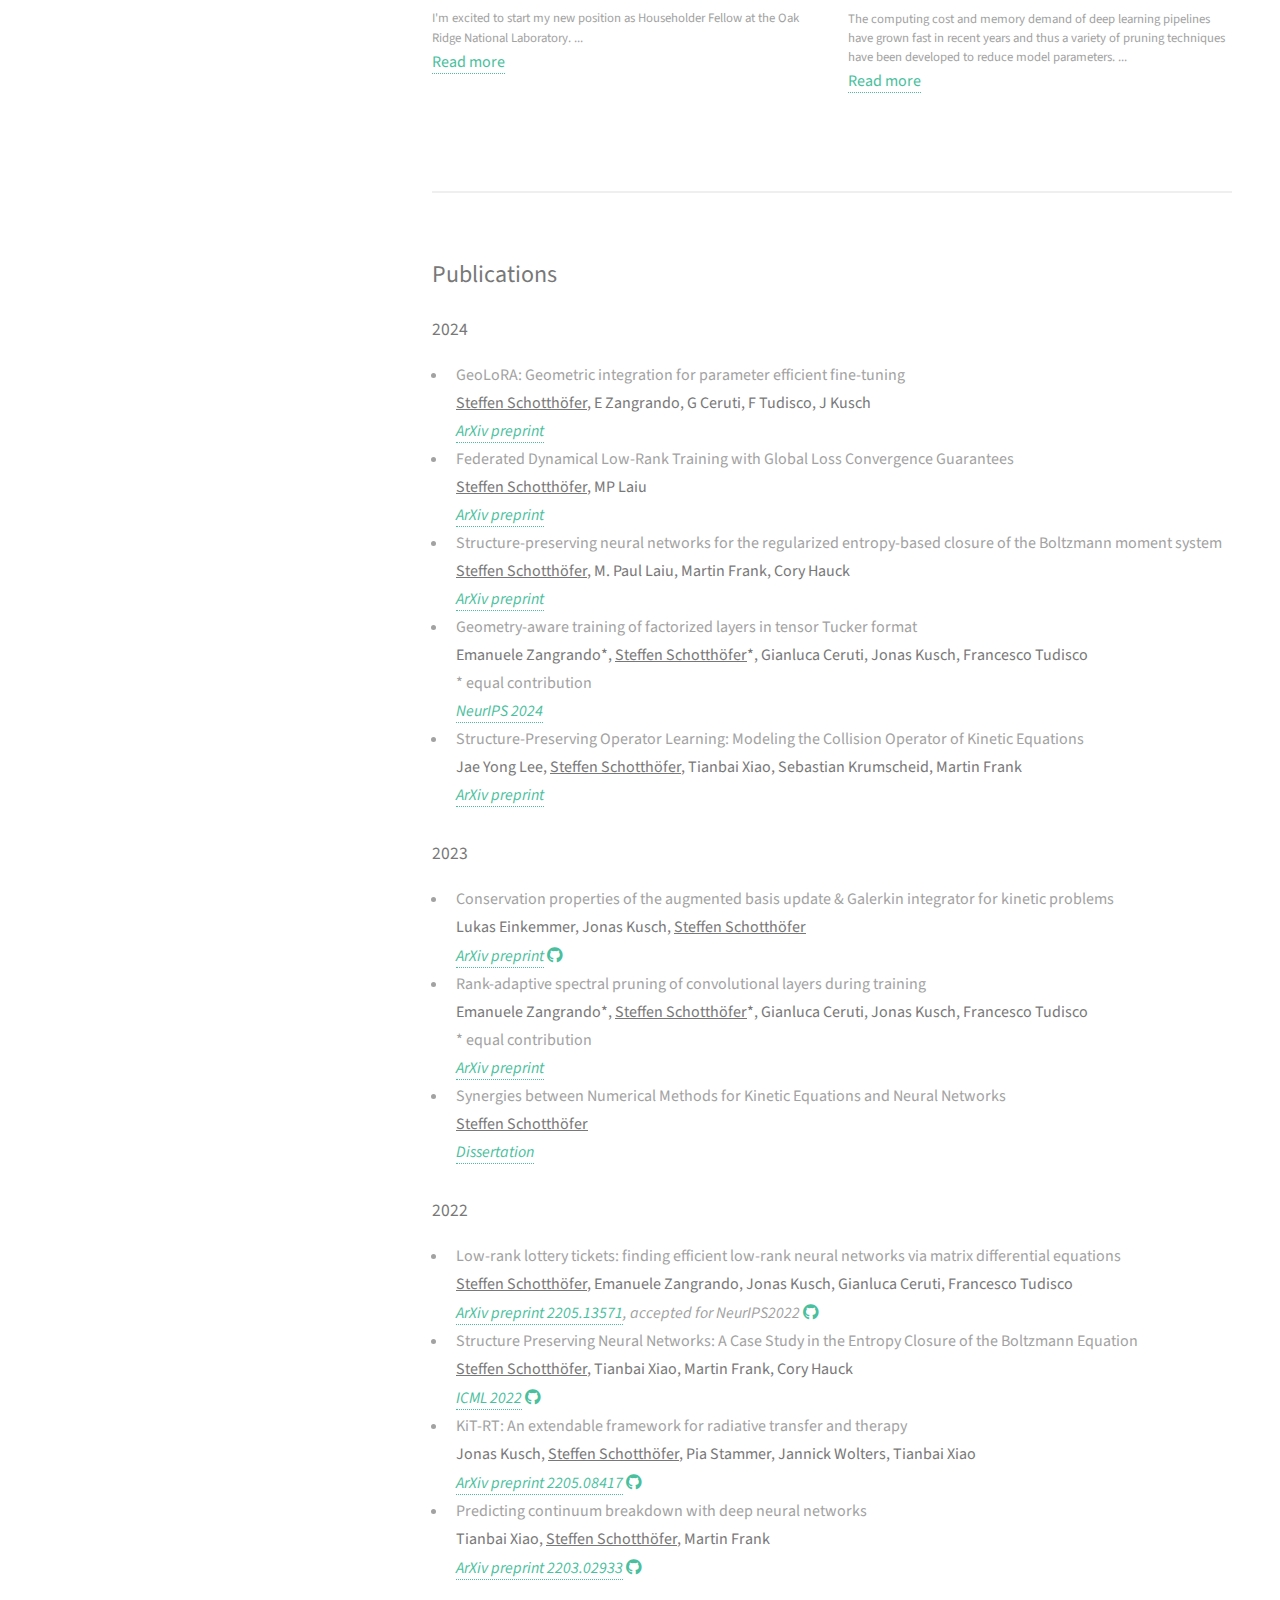
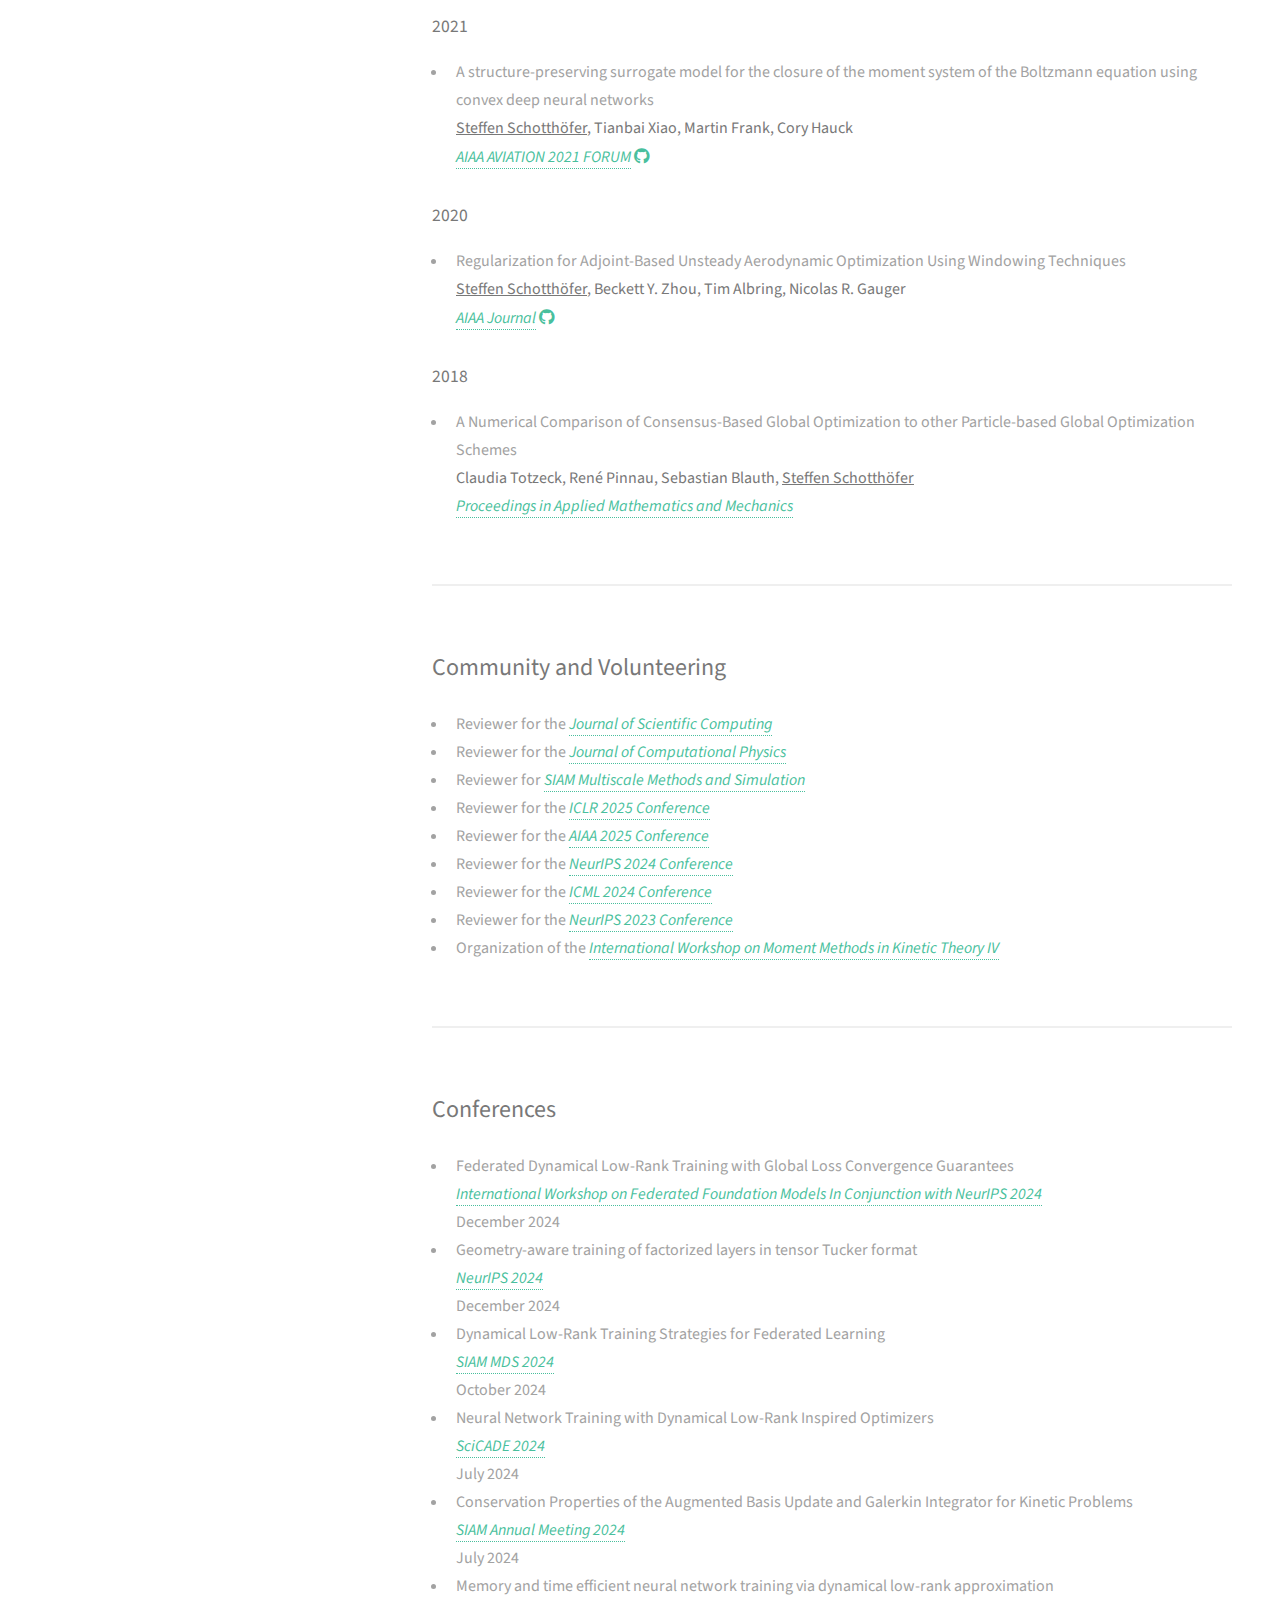
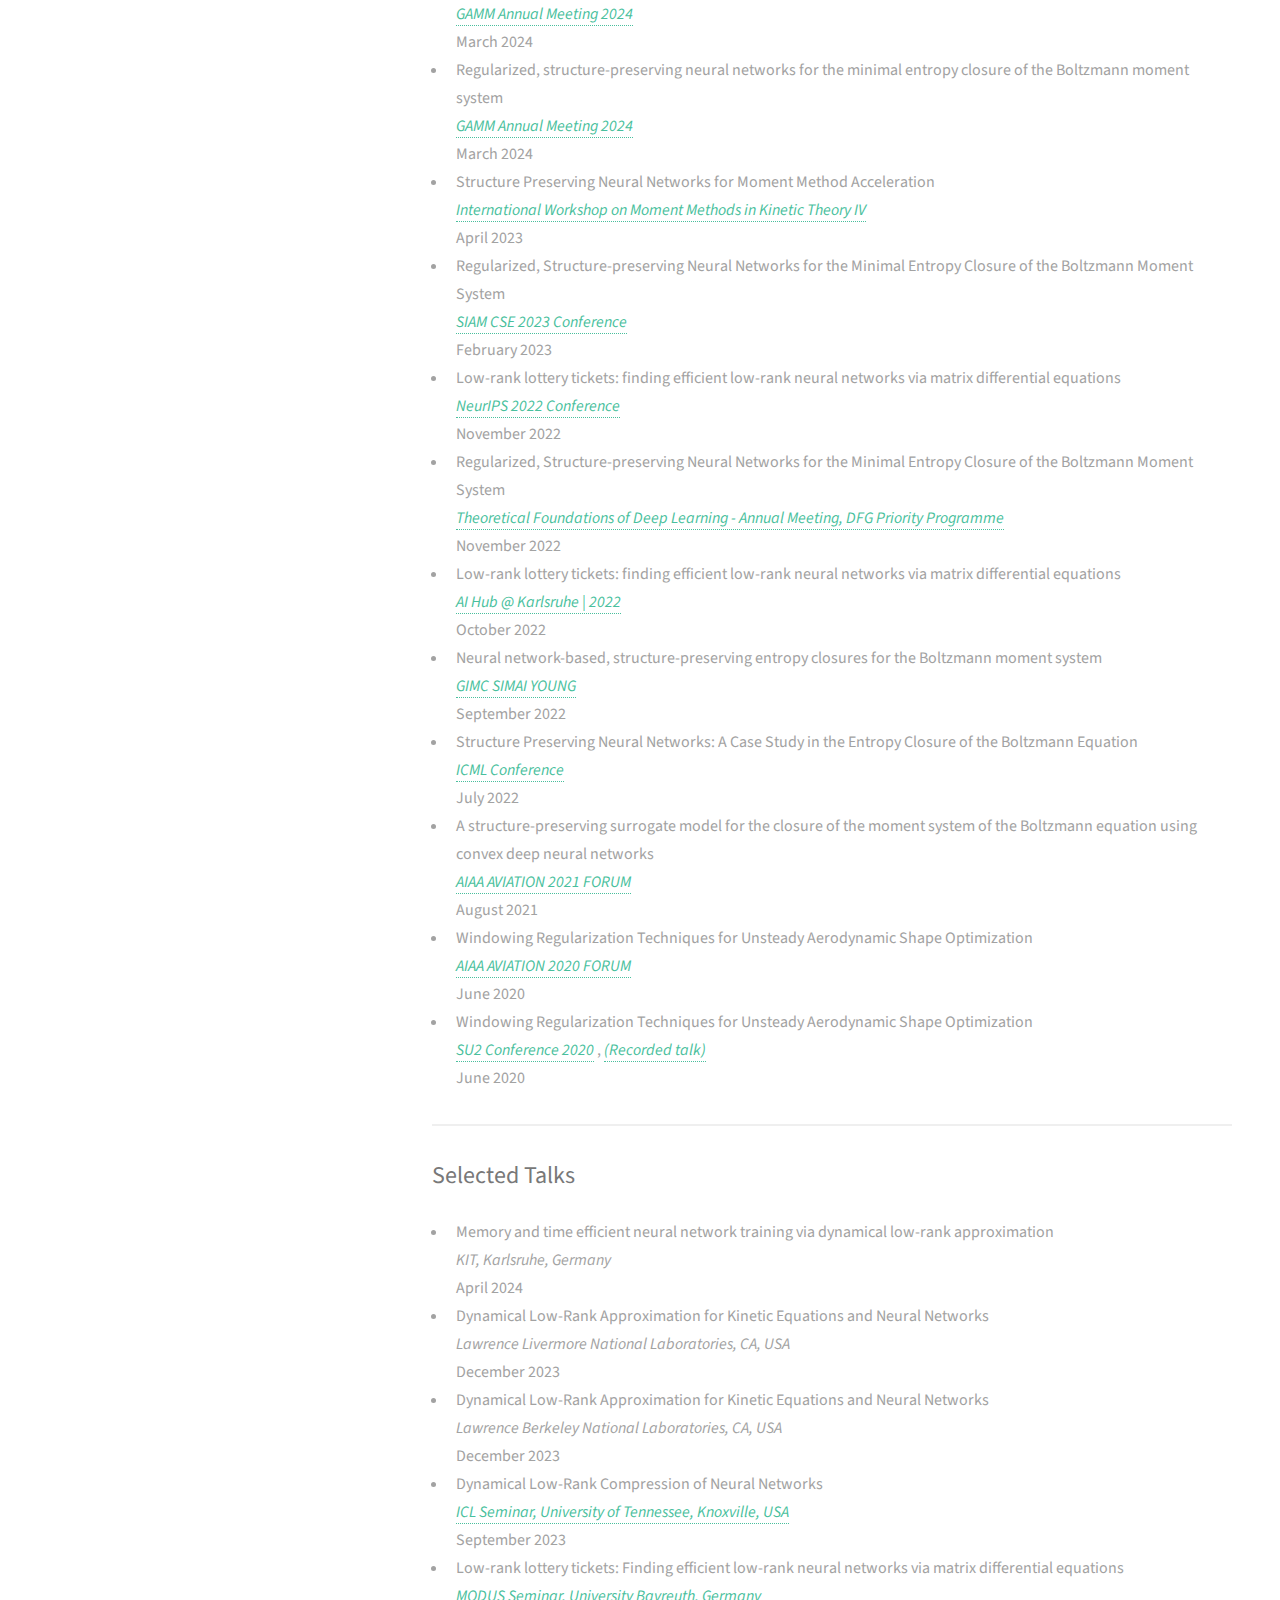
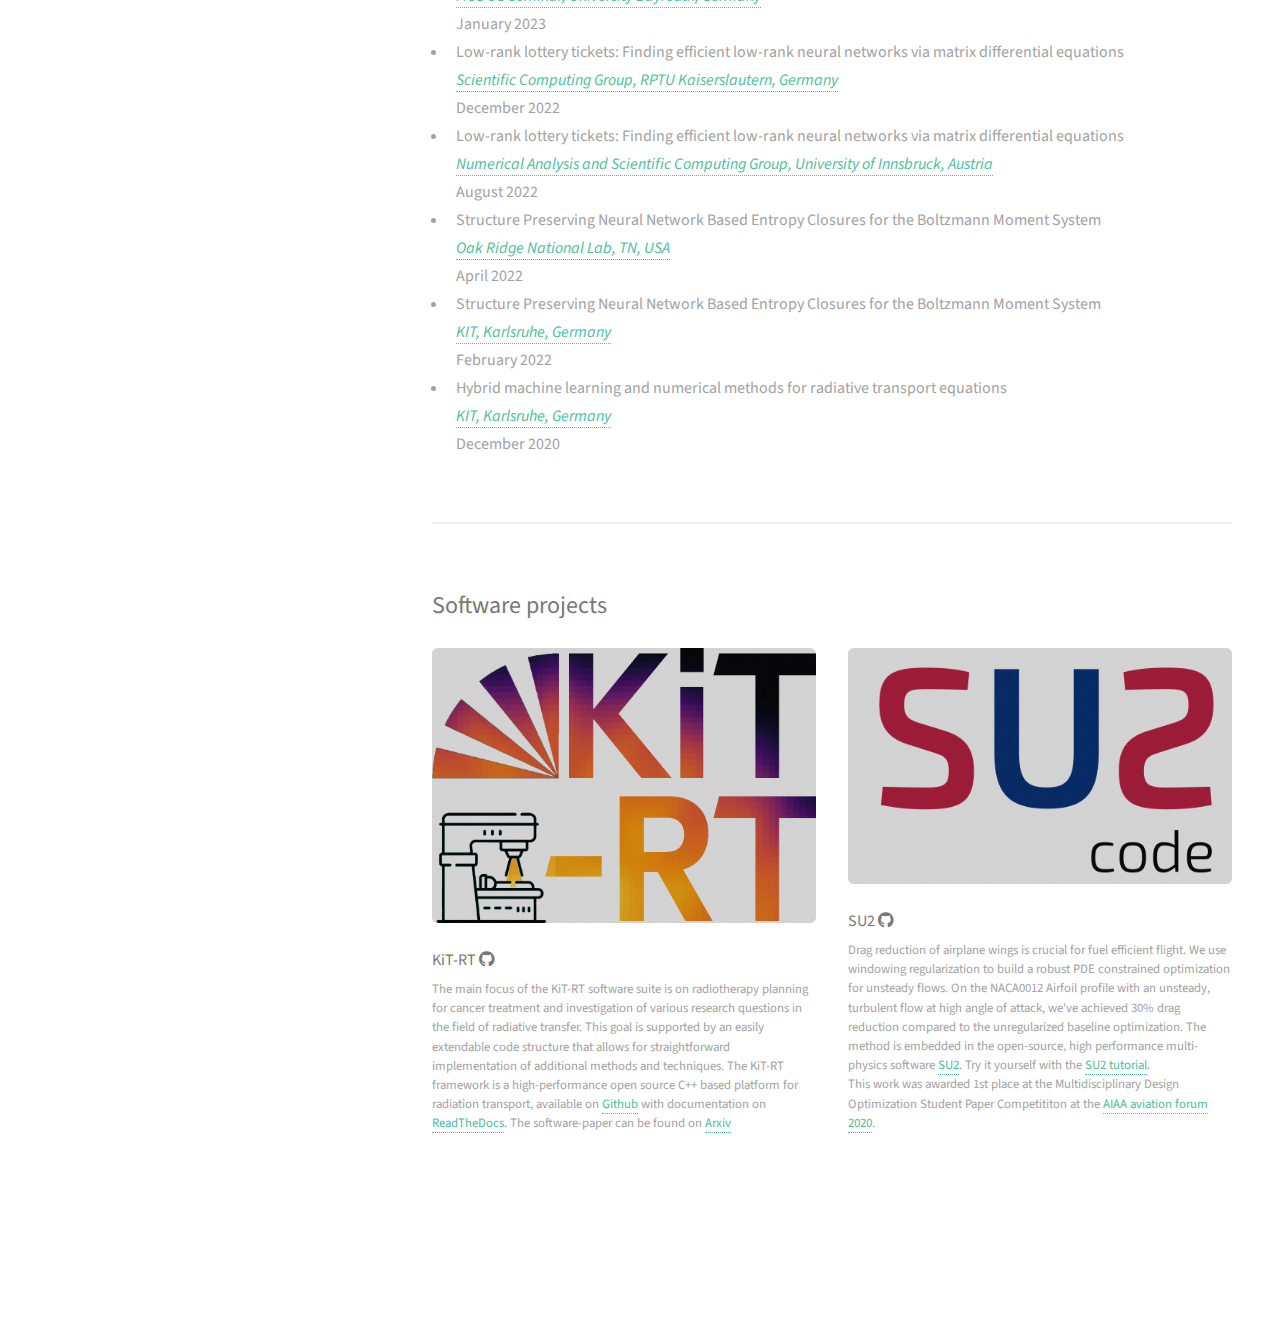
==== commit 5bd7ebaa: "updated links" ====
--- a/index.html
+++ b/index.html
@@ -18,9 +18,9 @@
 <!-- Header -->
 <header id="header">
     <div class="banner">
-        <a href="#" class="image avatar"><img src="images/Steffen_portrait.jpg" alt="Profile picture of Pia Stammer."/></a>
+        <a href="#" class="image avatar"><img src="images/Steffen_portrait.jpg" alt="Profile picture of Steffen Schotthöfer."/></a>
         <h1><strong>Hi, I am Steffen Schotthöfer!</strong></h1>
-        <p>Machine Learning - Kinetic Simulation</p>
+        <p>Machine Learning - Plasma Physics - High Performance Computing</p>
     </div>
 
     <div class="container">
@@ -404,7 +404,7 @@
             <li>Regularized, Structure-preserving Neural Networks for
                 the Minimal Entropy Closure of the Boltzmann Moment
                 System<br/>
-                <i><a href="https://www.siam.org/conferences/cm/conference/cse23">SIAM CSE 2023
+                <i><a href="https://www.siam.org/conferences-events/past-event-archive/cse23/">SIAM CSE 2023
                     Conference</a></i>
                 <br/>
                 February 2023
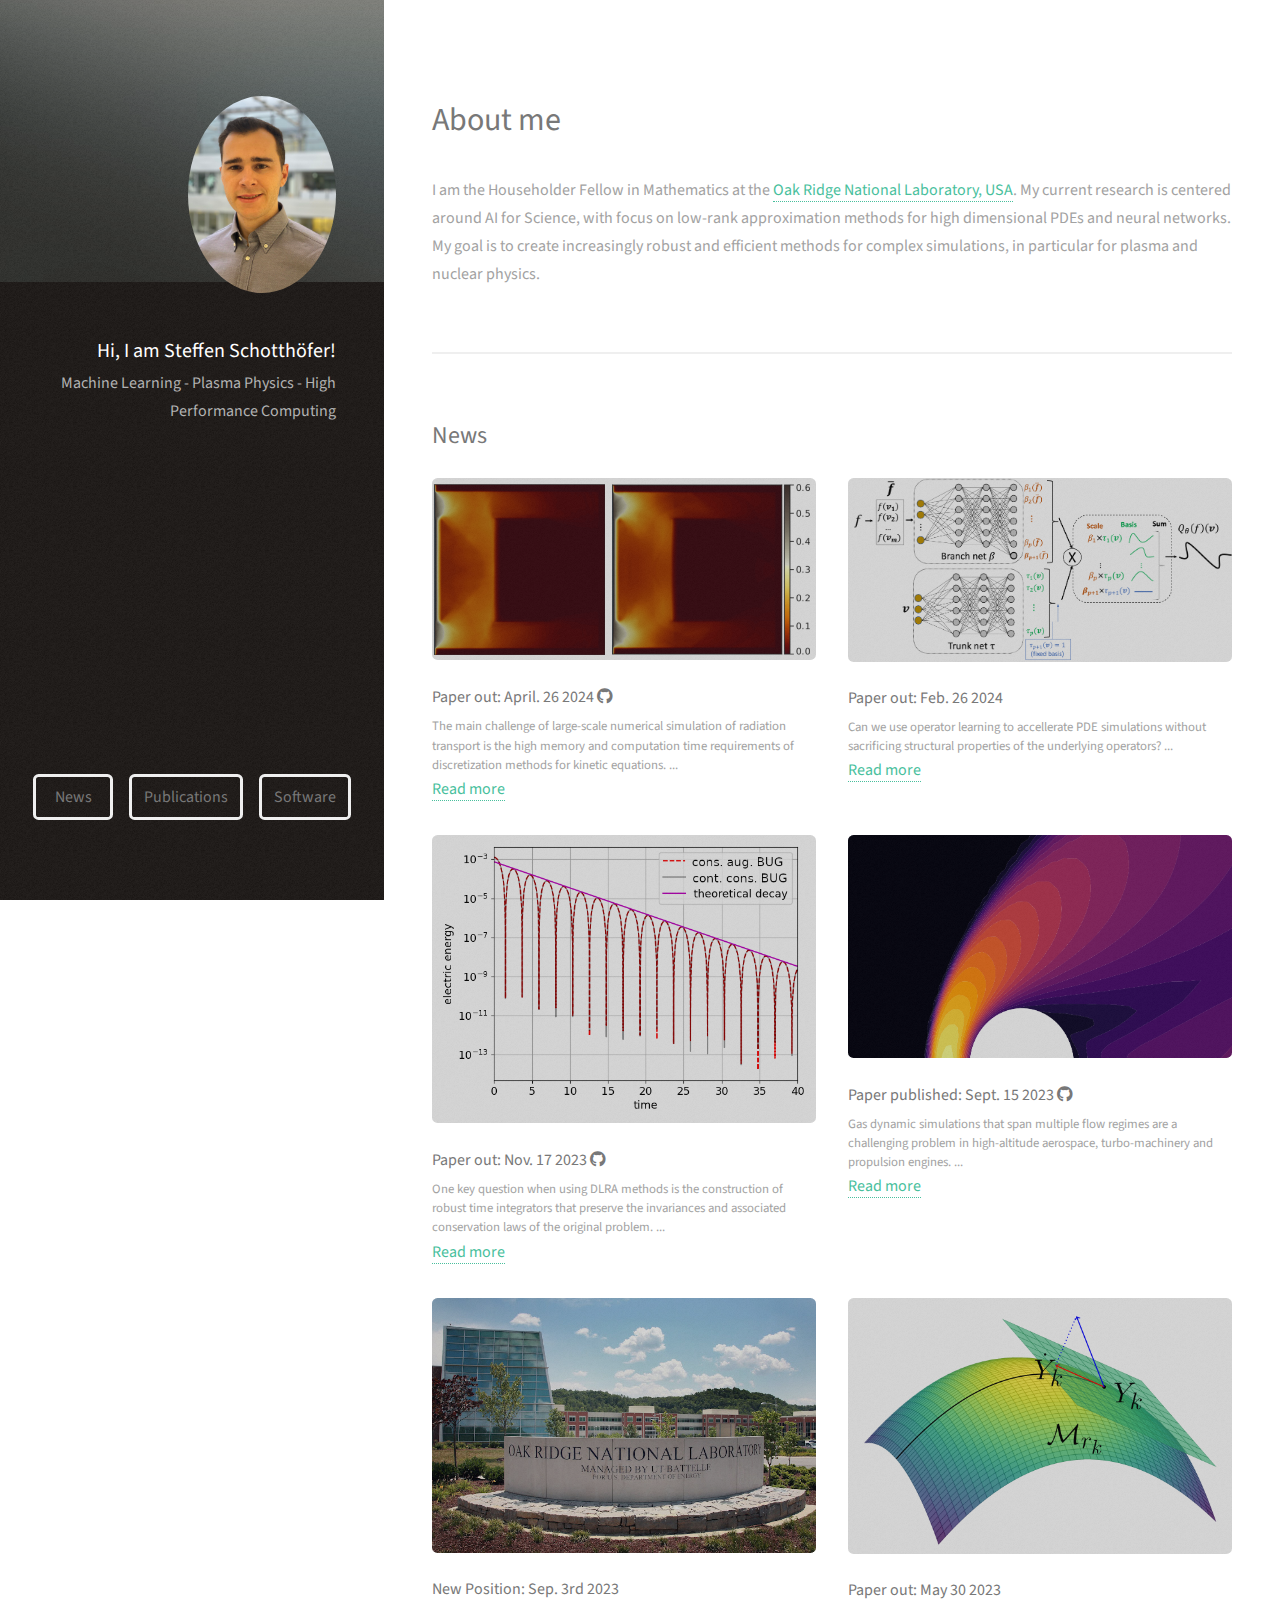
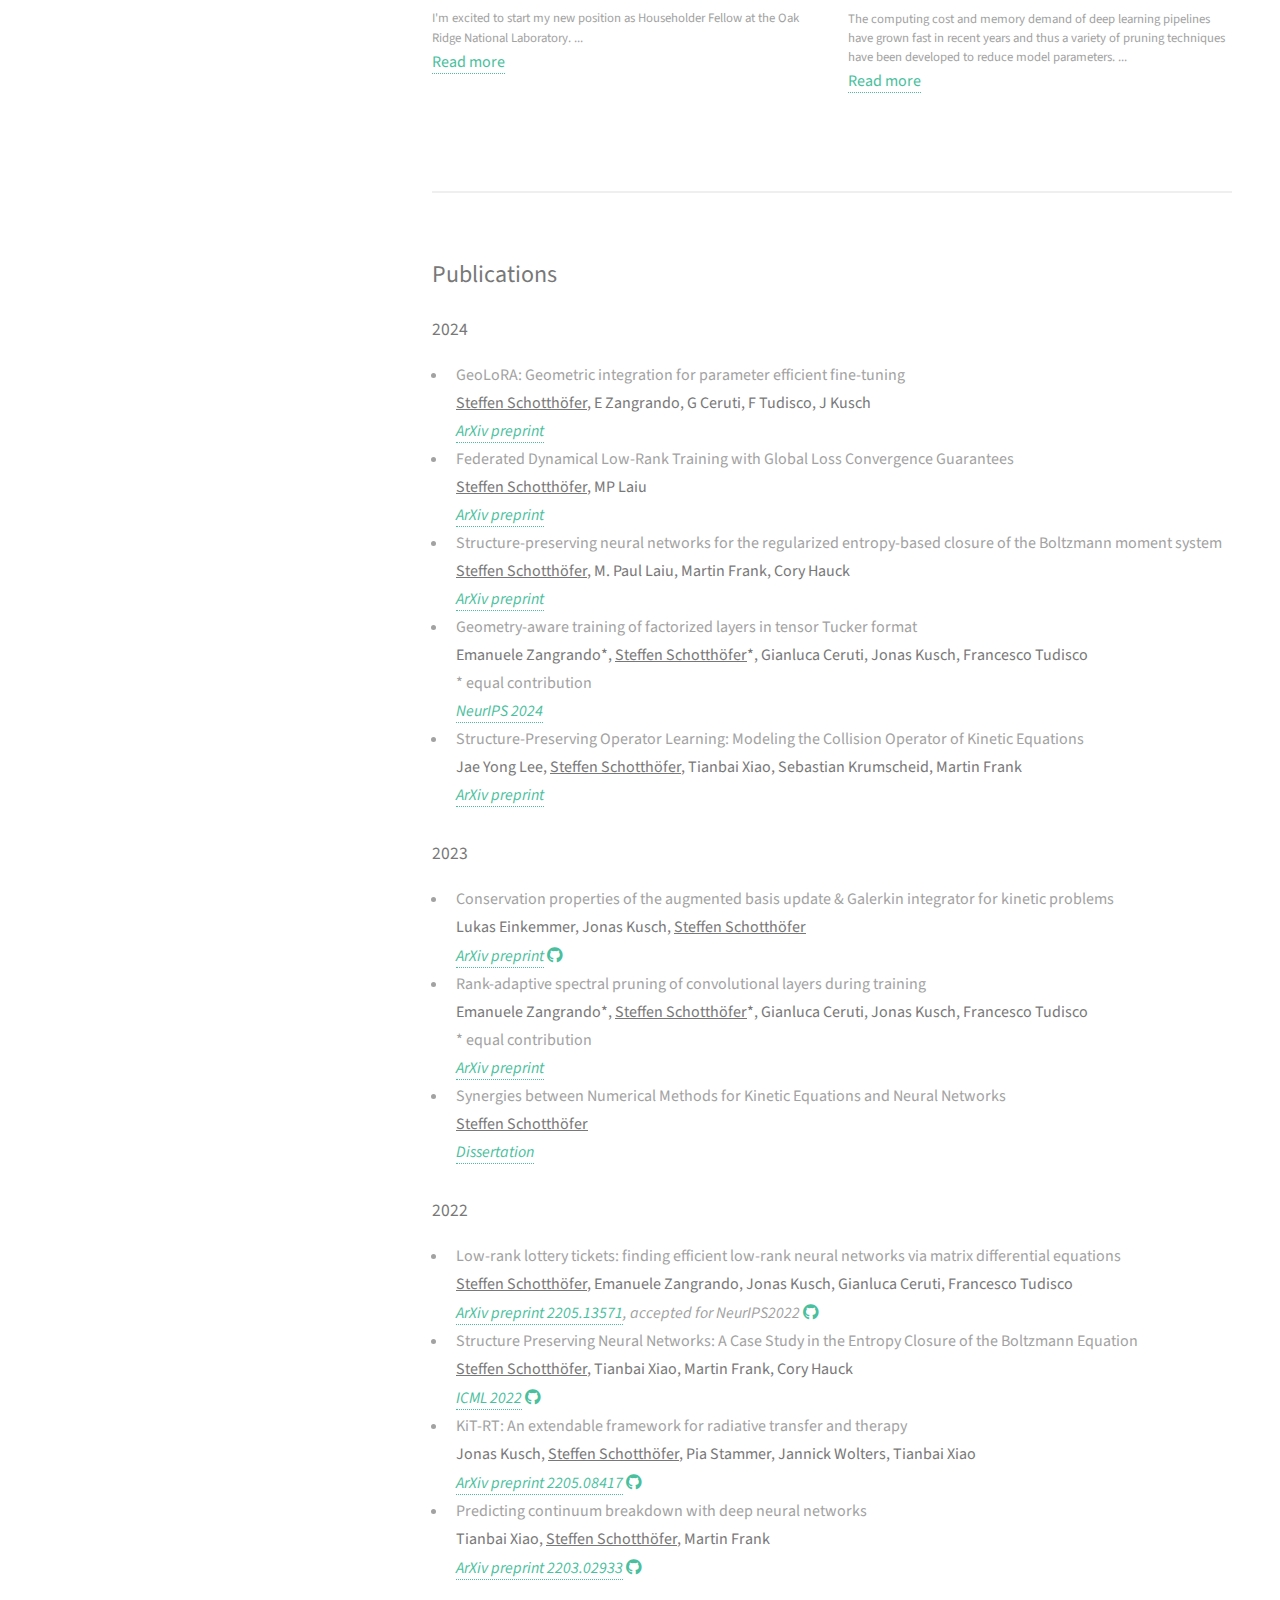
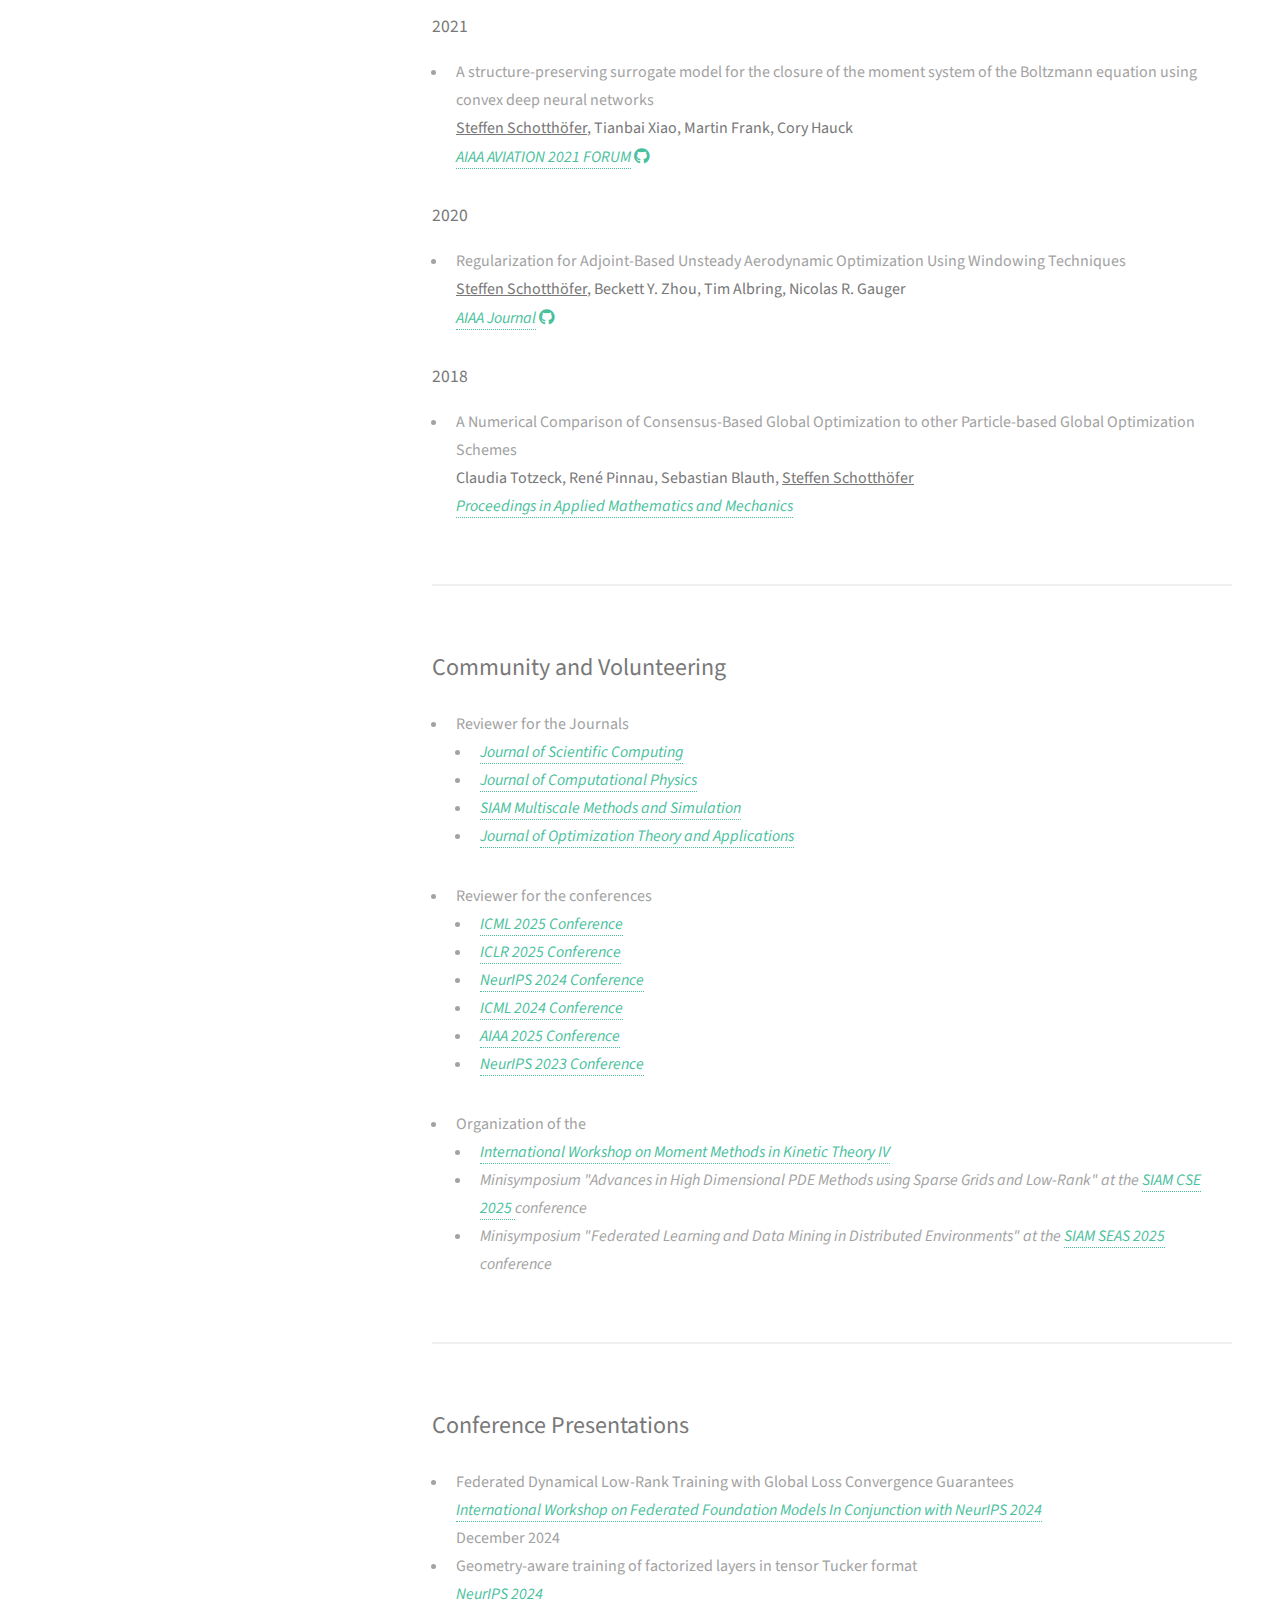
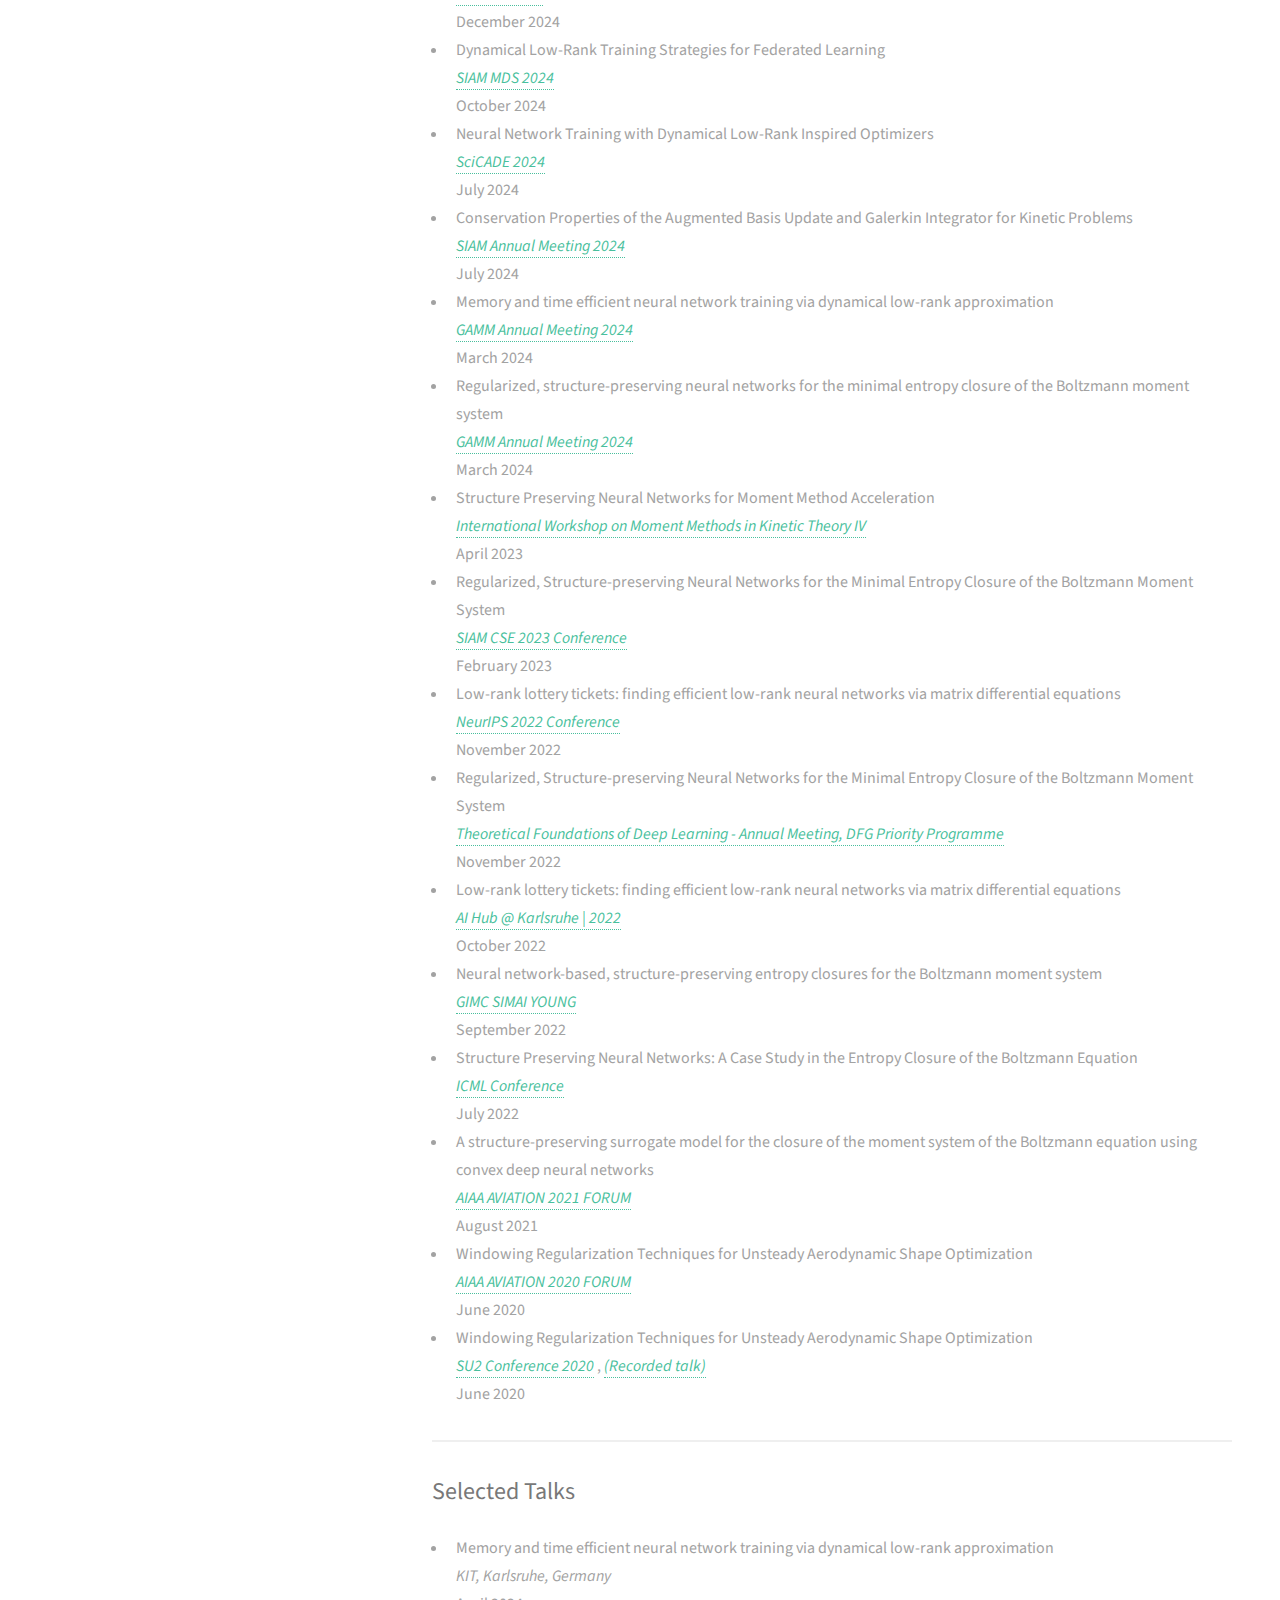
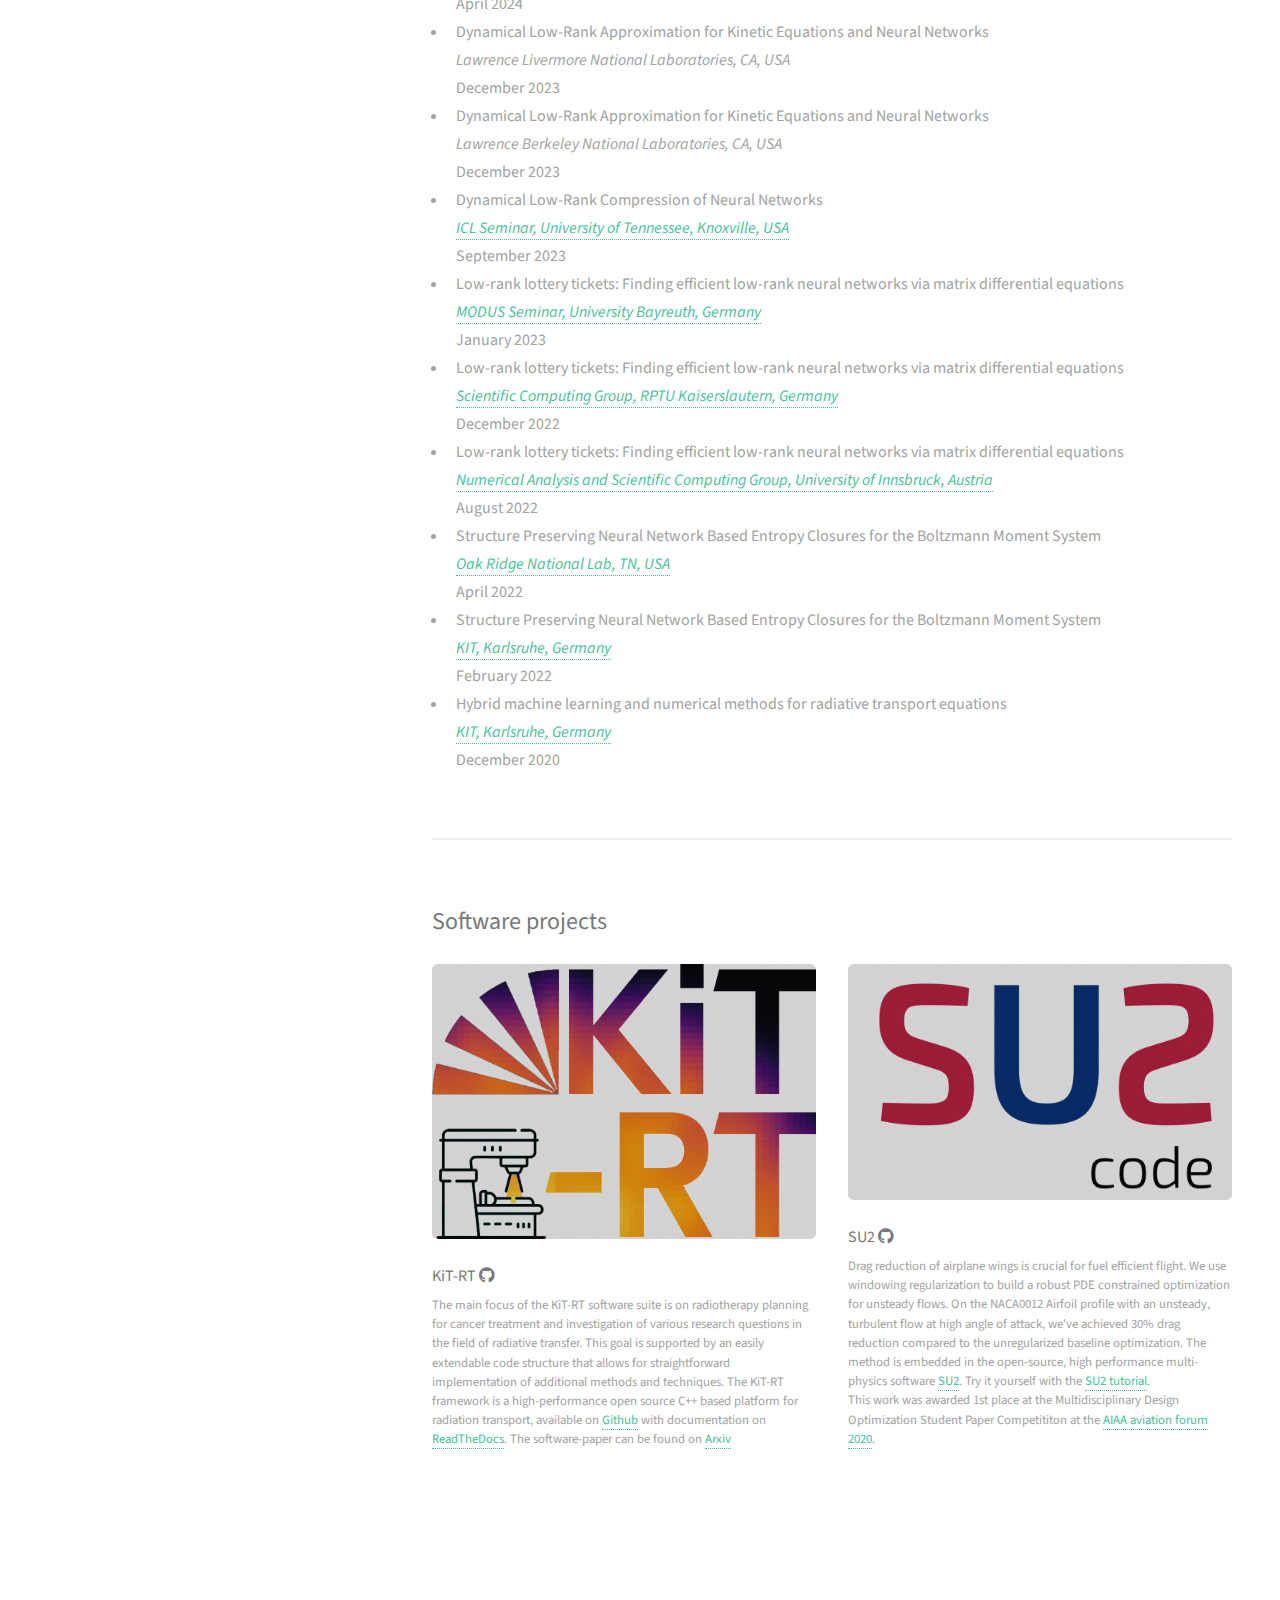
==== commit 14f0dfca: "updates" ====
--- a/index.html
+++ b/index.html
@@ -323,40 +323,62 @@
     <section id="four">
         <h2> Community and Volunteering</h2>
         <ul>
-            <li>Reviewer for the
-                <i><a href="https://link.springer.com/journal/10915">Journal of Scientific Computing</a></i>
-            </li>
-             <li>Reviewer for the
-                <i><a href="https://www.sciencedirect.com/journal/journal-of-computational-physics">Journal of Computational Physics</a></i>
-            </li>
-            <li>Reviewer for
-                <i><a href="https://www.siam.org/publications/journals/multiscale-modeling-and-simulation-a-siam-interdisciplinary-journal-mms">SIAM Multiscale Methods and Simulation</a></i>
-            </li>
-            <li>Reviewer for the
-                <i><a href="https://iclr.cc/">ICLR 2025 Conference</a></i>
-            </li>
-            <li>Reviewer for the
-                <i><a href="https://aaai.org/conference/aaai/aaai-25/">AIAA 2025 Conference</a></i>
-            </li>
-             <li>Reviewer for the
-                <i><a href="https://nips.cc/">NeurIPS 2024 Conference</a></i>
-                <br/>
-            </li>
-            <li>Reviewer for the
-                <i><a href="https://icml.cc/">ICML 2024 Conference</a></i>
-            </li>
-            <li>Reviewer for the
-                <i><a href="https://nips.cc/">NeurIPS 2023 Conference</a></i>
-
-            </li>
-            <li>Organization of the
-                <i><a href="https://indico.scc.kit.edu/event/659/">International Workshop on Moment Methods in Kinetic
+            <li>Reviewer for the Journals
+                 <ul>
+                    <li>
+                        <i><a href="https://link.springer.com/journal/10915">Journal of Scientific Computing</a></i>
+                    </li>
+                      <li>
+                             <i><a href="https://www.sciencedirect.com/journal/journal-of-computational-physics">Journal of Computational Physics</a></i>
+                      </li>
+                      <li>
+                               <i><a href="https://www.siam.org/publications/journals/multiscale-modeling-and-simulation-a-siam-interdisciplinary-journal-mms">SIAM Multiscale Methods and Simulation</a></i>
+                      </li>
+                     <li>
+                               <i><a href="https://link.springer.com/journal/10957">Journal of Optimization Theory and Applications</a></i>
+                     </li>
+                 </ul>
+            </li>
+
+            <li>Reviewer for the conferences
+               <ul>
+                 <li>
+                    <i><a href="https://icml.cc/">ICML 2025 Conference</a></i>
+                 </li>
+                 <li>
+                    <i><a href="https://iclr.cc/">ICLR 2025 Conference</a></i>
+                </li>
+                <li>
+                    <i><a href="https://nips.cc/">NeurIPS 2024 Conference</a></i>
+                </li>
+                    <li>
+                    <i><a href="https://icml.cc/">ICML 2024 Conference</a></i>
+                </li>
+                   <li>
+                     <i><a href="https://aaai.org/conference/aaai/aaai-25/">AIAA 2025 Conference</a></i>
+                </li>
+                    <li>
+                      <i><a href="https://nips.cc/">NeurIPS 2023 Conference</a></i>
+                </li>
+               </ul>
+
+                  <li>Organization of the
+               <ul>
+                 <li>
+                      <i><a href="https://indico.scc.kit.edu/event/659/">International Workshop on Moment Methods in Kinetic
                     Theory IV</a></i>
-            </li>
+                 </li>
+                 <li>
+                       <i> Minisymposium "Advances in High Dimensional PDE Methods using Sparse Grids and Low-Rank" at the <a href=https://www.siam.org/conferences-events/siam-conferences/cse25/>SIAM CSE 2025 </a> conference</i>
+                </li>
+                <li>
+                     <i> Minisymposium "Federated Learning and Data Mining in Distributed Environments" at the <a href=https://math.utk.edu/siam-seas/>SIAM SEAS 2025 </a> conference</i>
+                </li>
+               </ul>
         </ul>
     </section>
     <section id="five">
-        <h2> Conferences </h2>
+        <h2> Conference Presentations </h2>
         <ul>
              <li>Federated Dynamical Low-Rank Training with Global Loss Convergence Guarantees<br/>
                 <i><a href="https://federated-learning.org/fl@fm-neurips-2024/">International Workshop on Federated Foundation Models
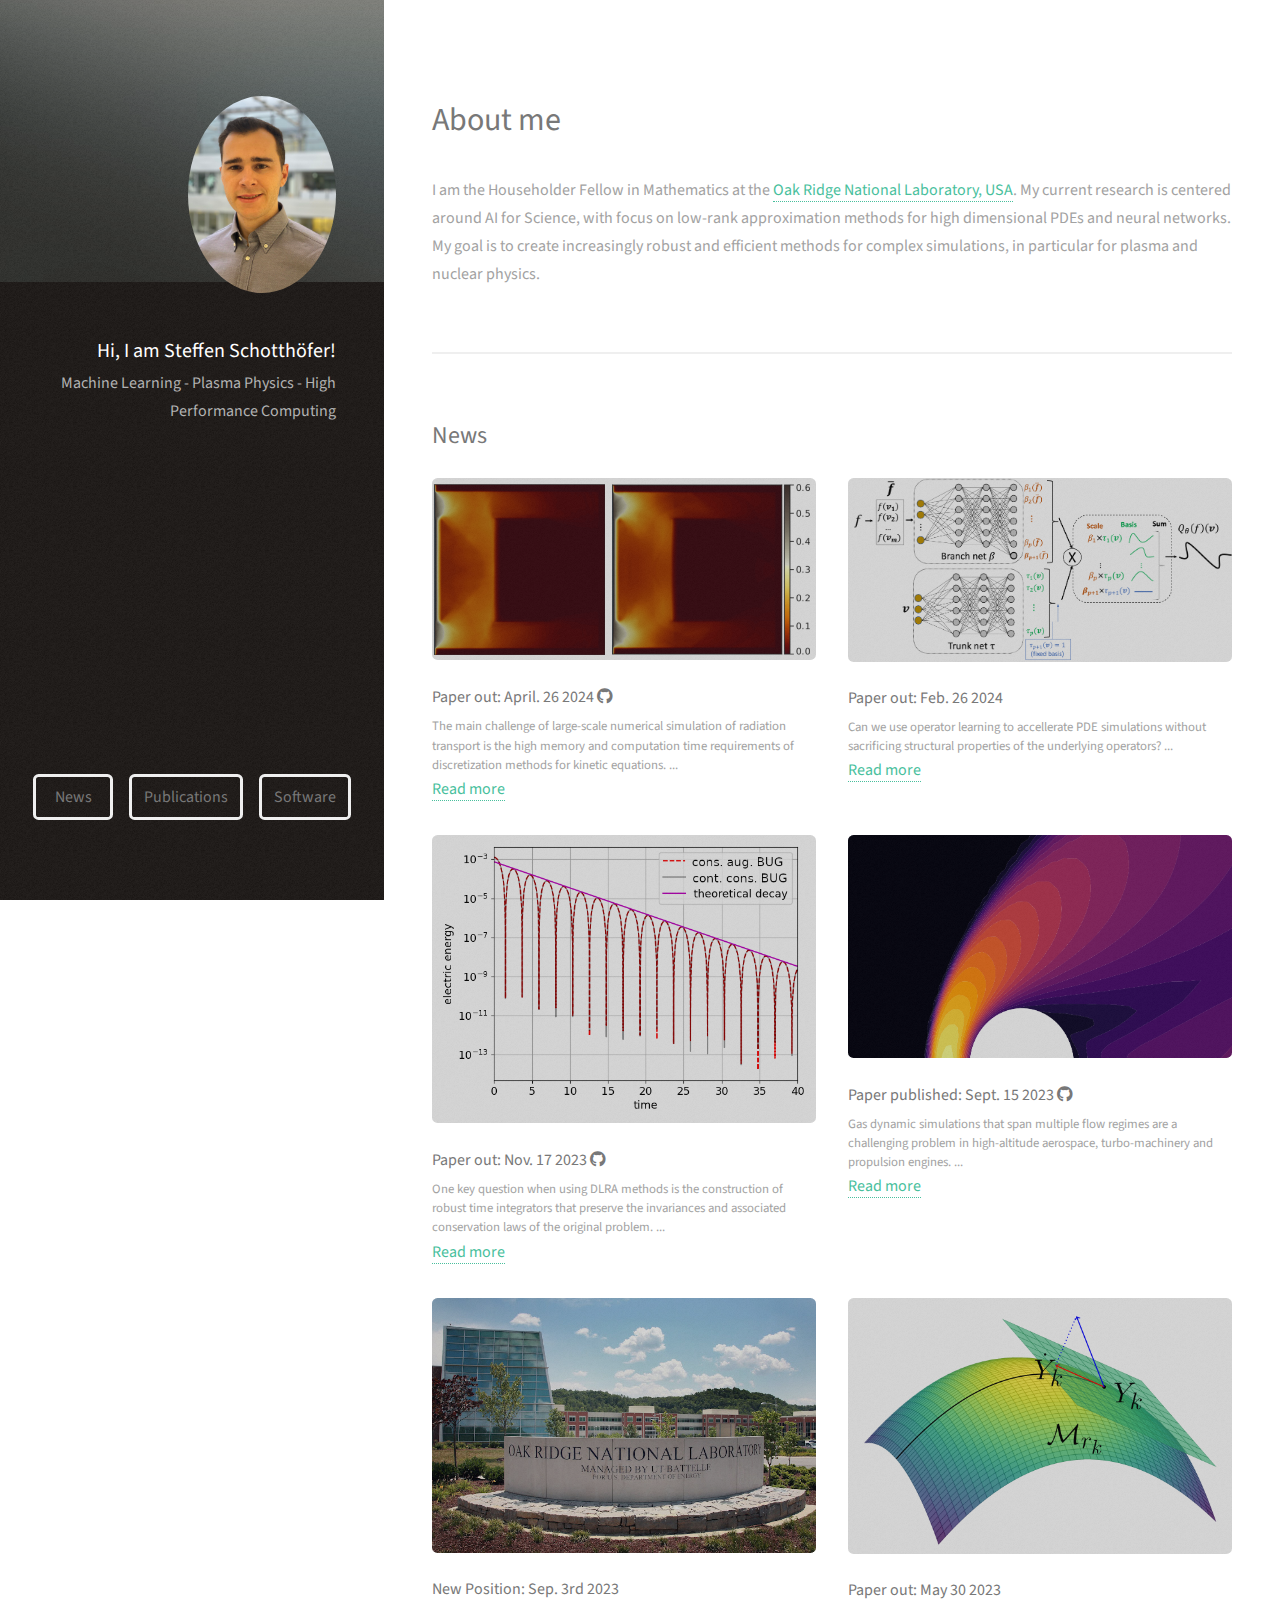
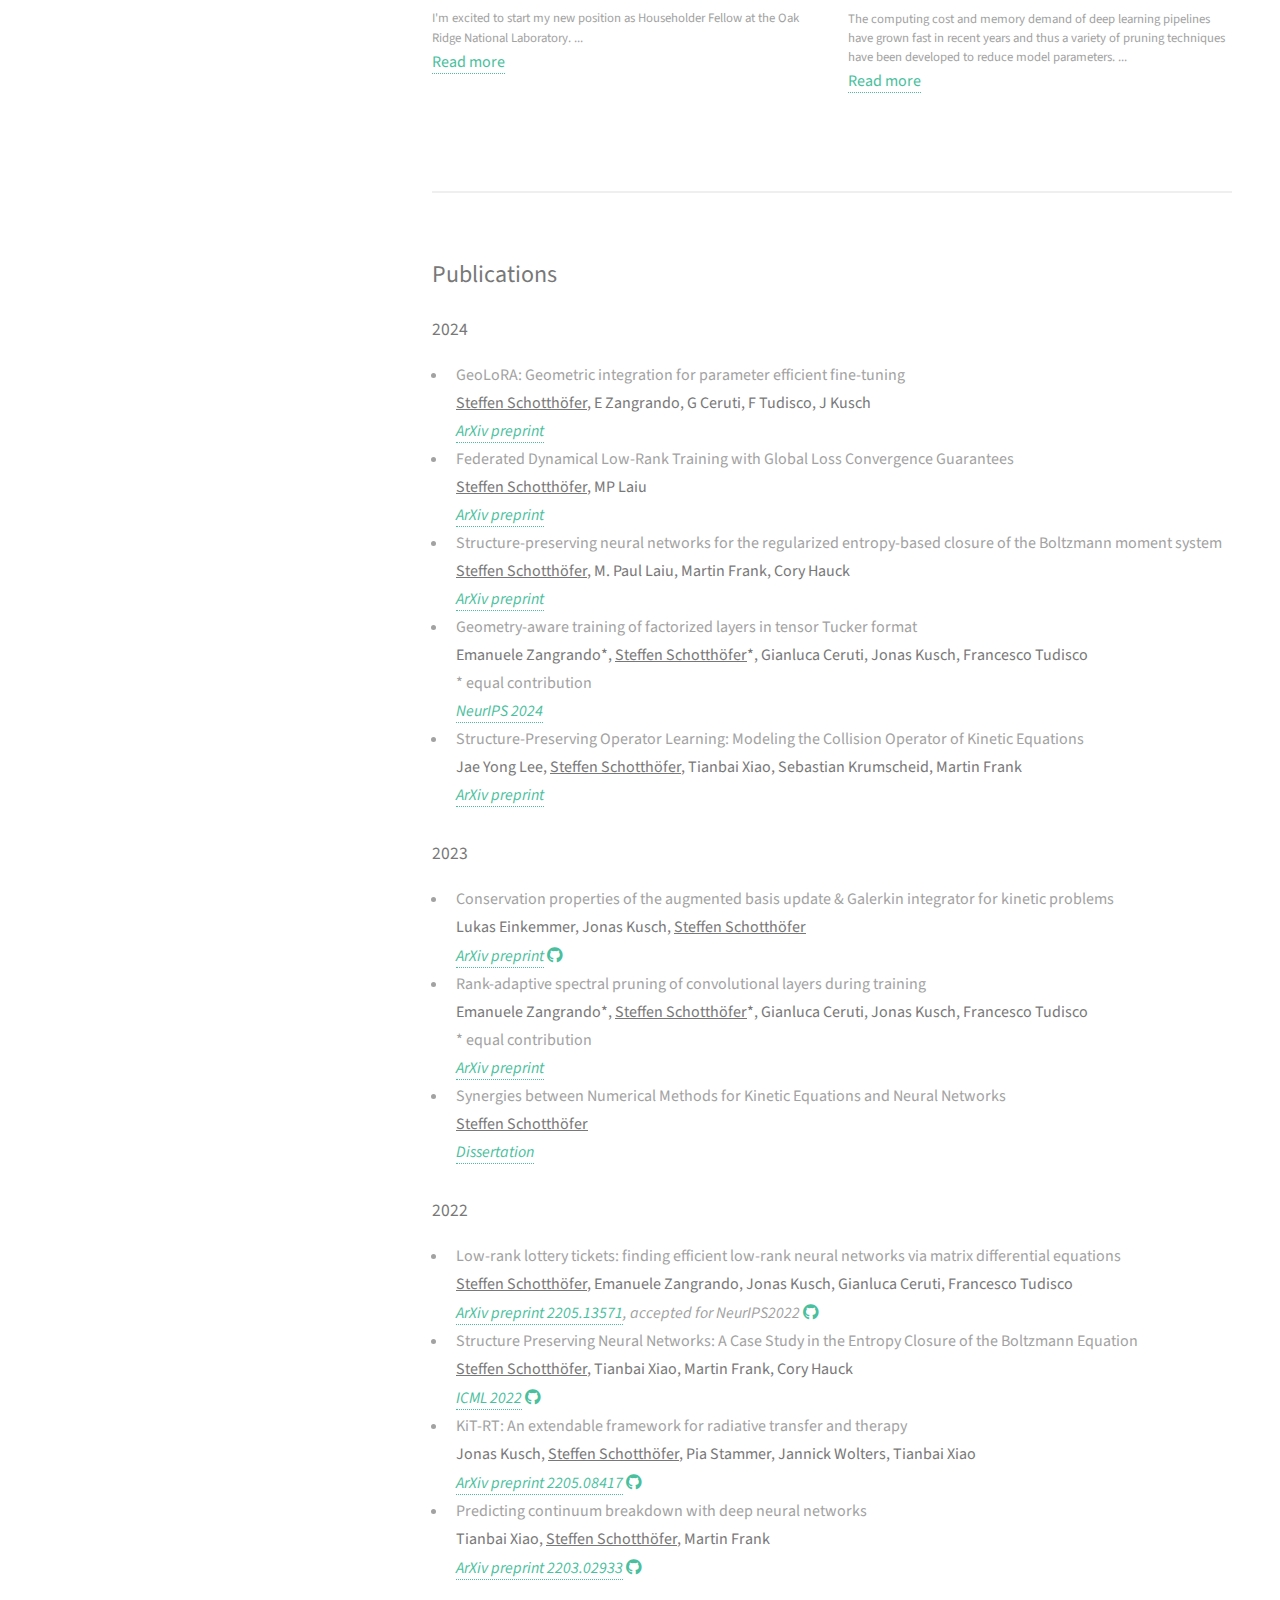
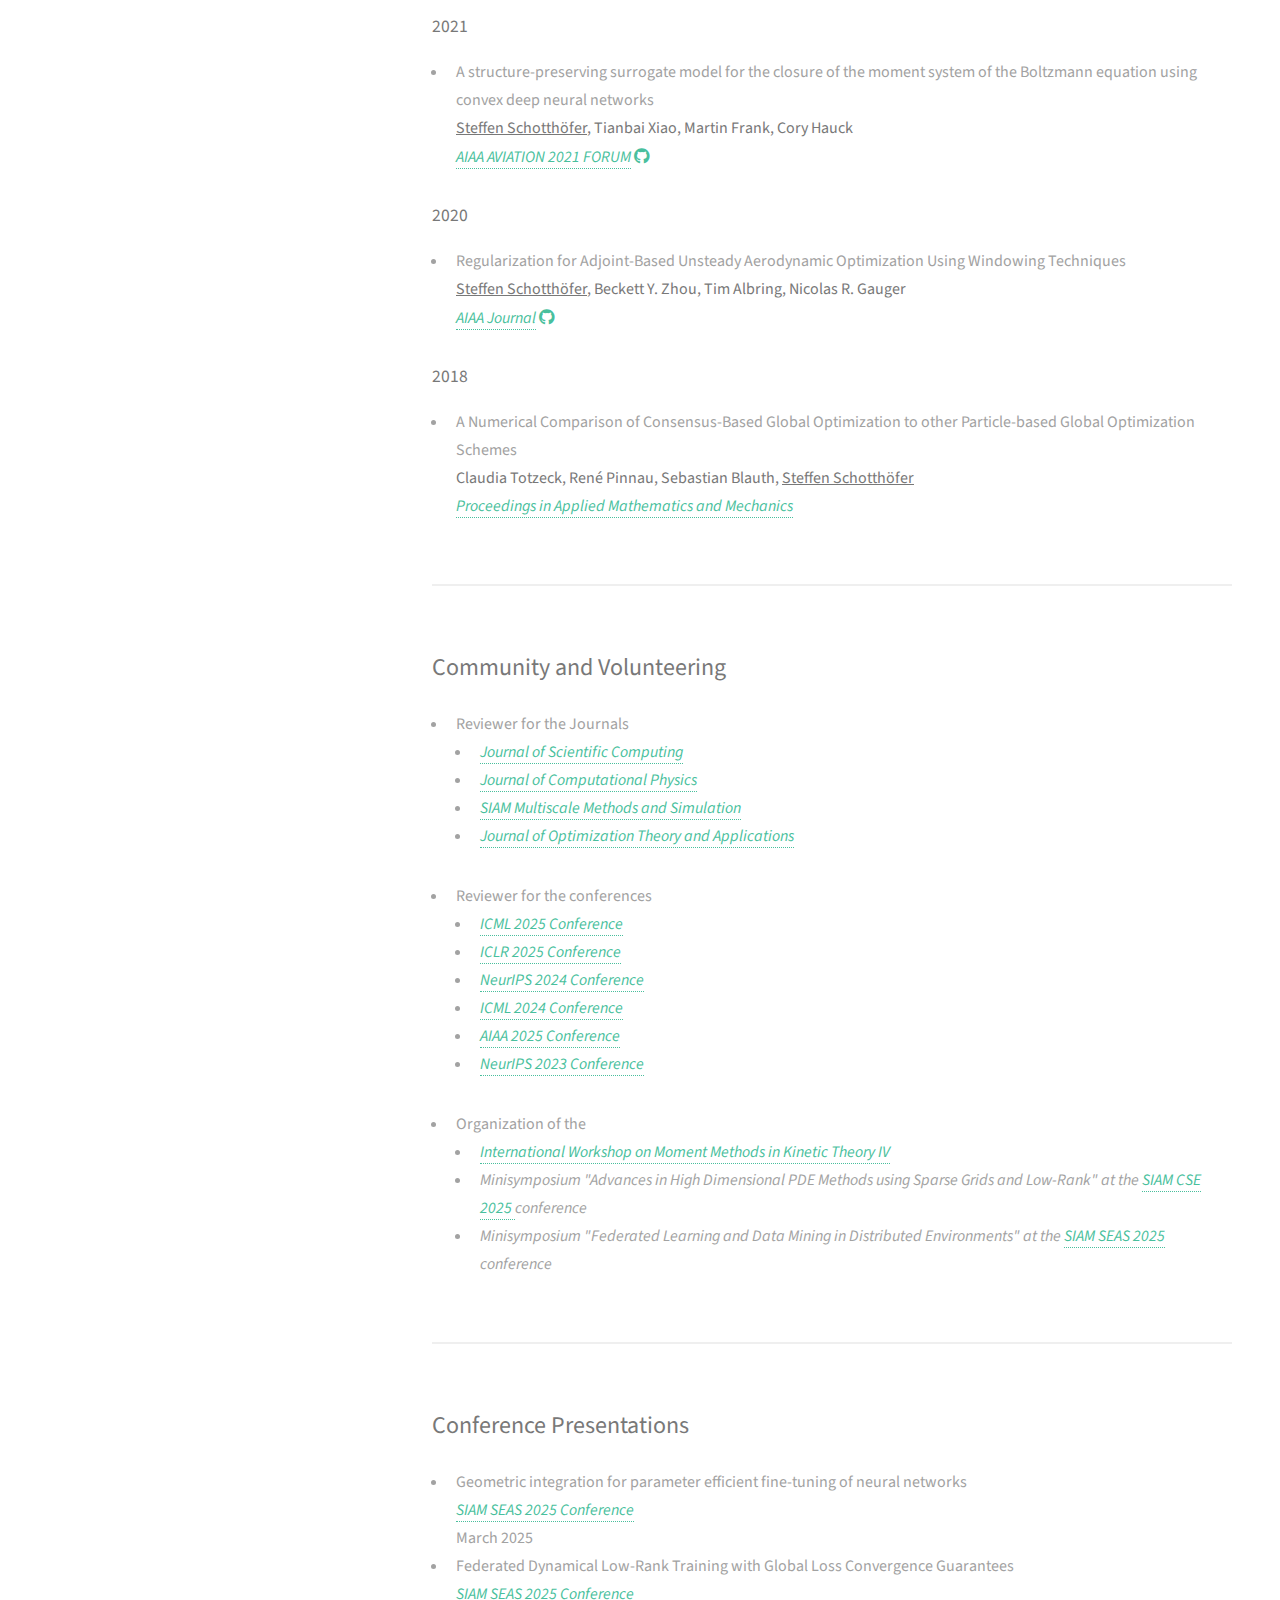
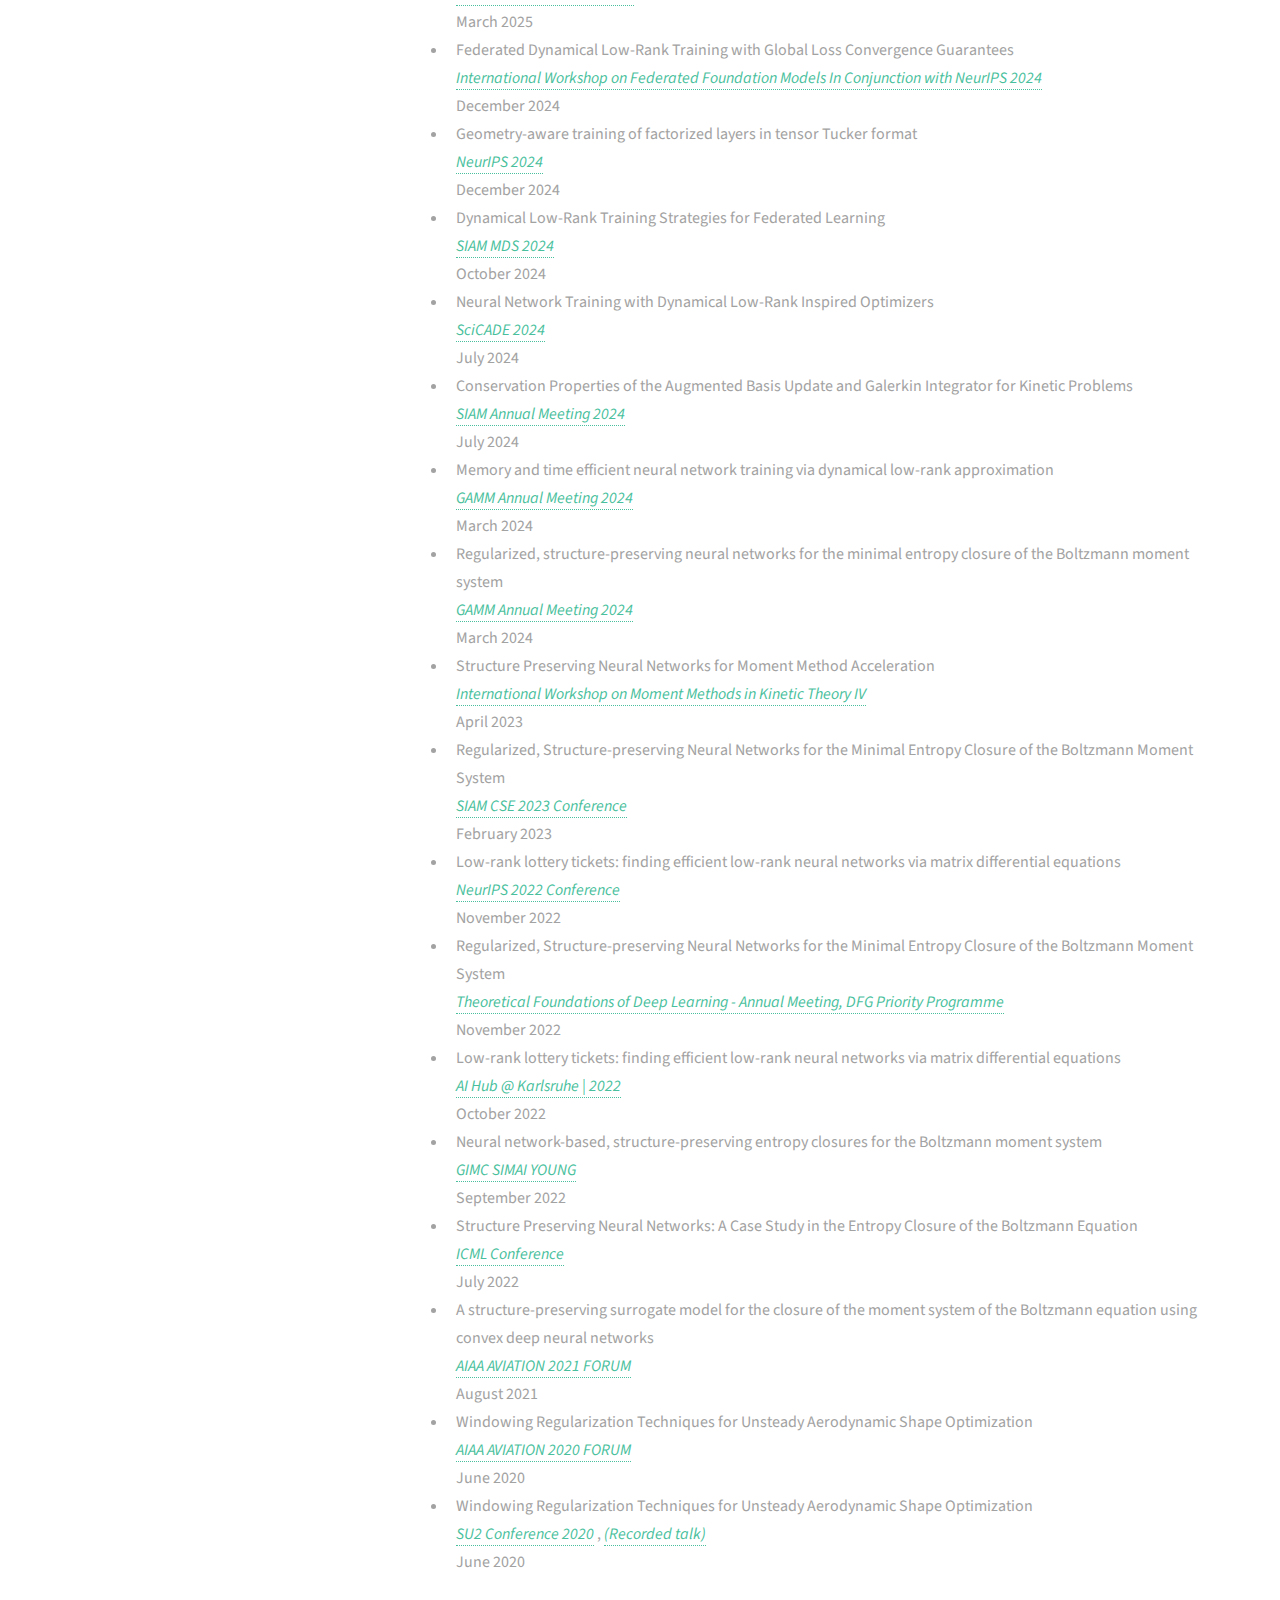
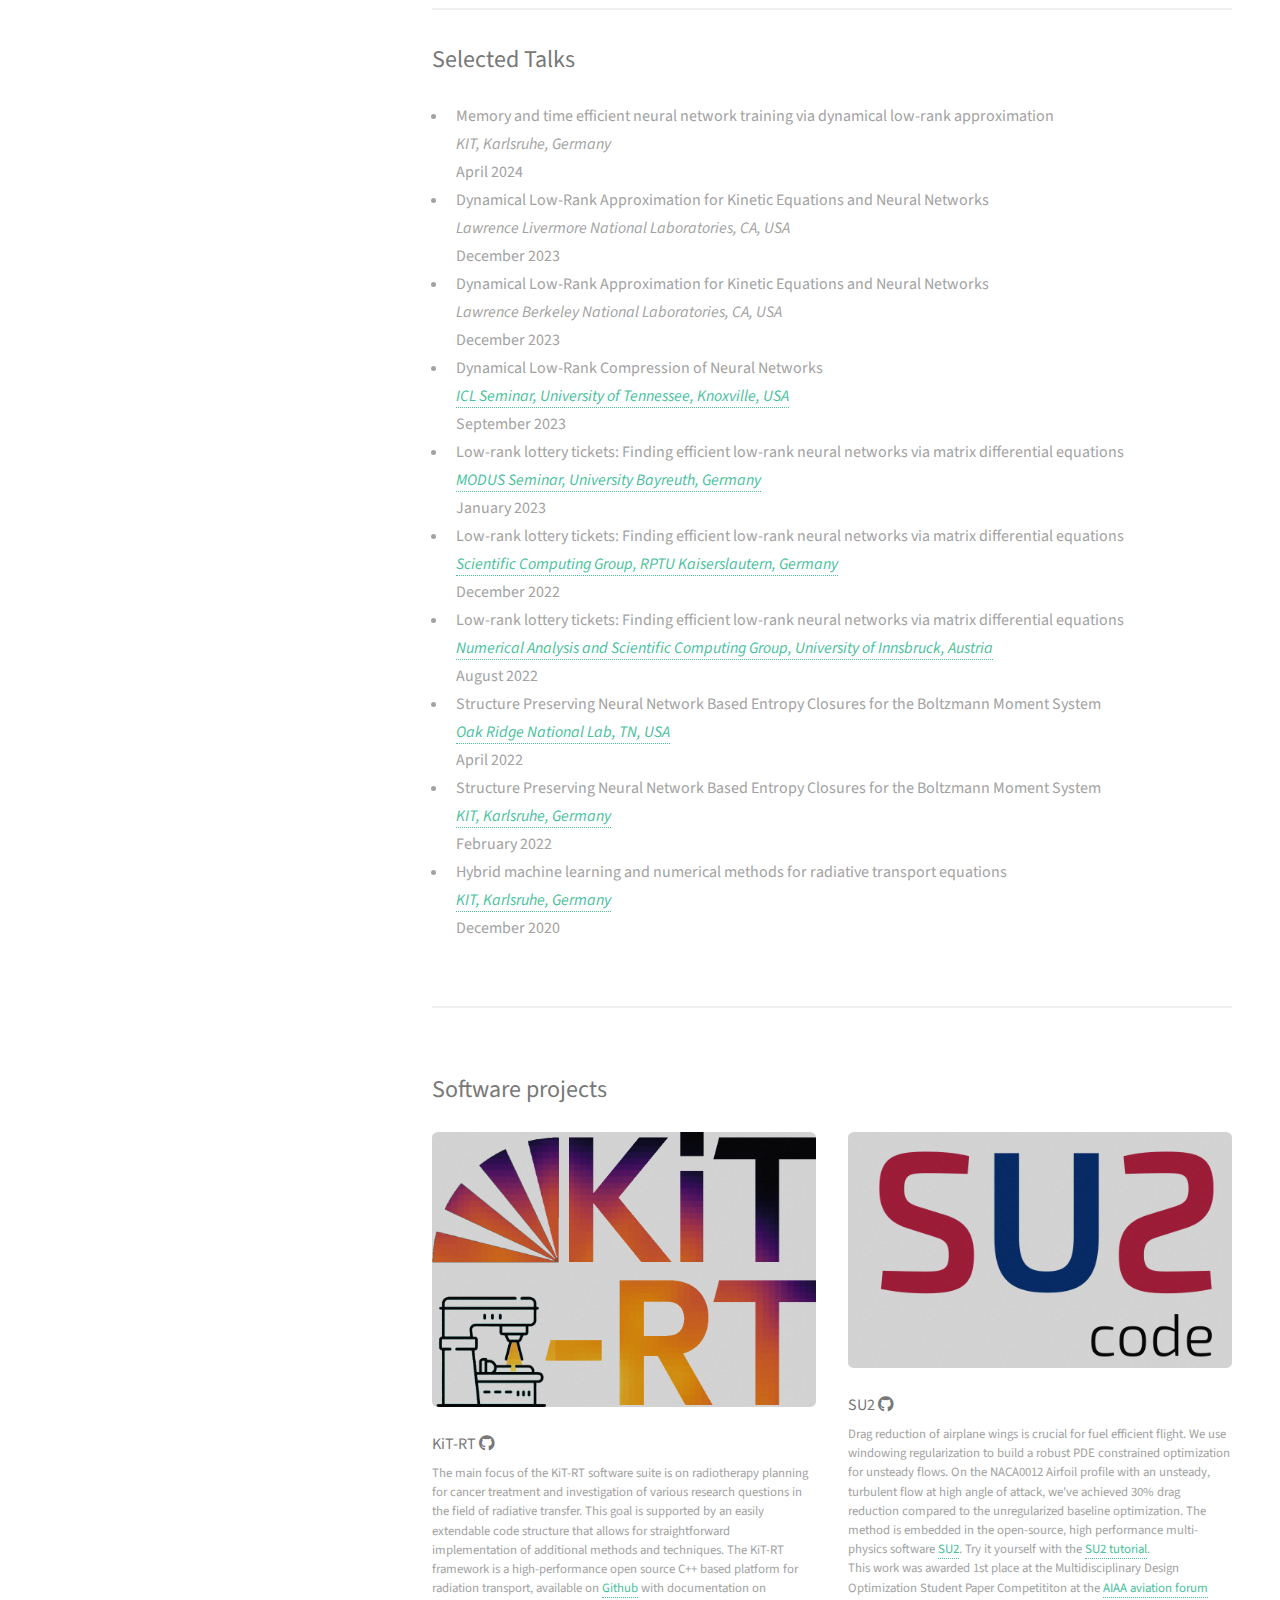
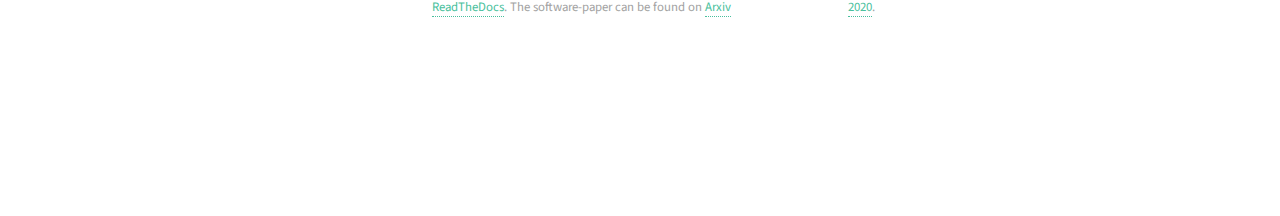
==== commit a5594a69: "updated content" ====
--- a/index.html
+++ b/index.html
@@ -380,6 +380,16 @@
     <section id="five">
         <h2> Conference Presentations </h2>
         <ul>
+            <li>Geometric integration for parameter efficient fine-tuning of neural networks<br/>
+                <i><a href="https://math.utk.edu/siam-seas/schedule/">SIAM SEAS 2025 Conference </a></i>
+                <br/>
+                March 2025
+            </li>
+            <li>Federated Dynamical Low-Rank Training with Global Loss Convergence Guarantees<br/>
+                <i><a href="https://math.utk.edu/siam-seas/schedule/">SIAM SEAS 2025 Conference </a></i>
+                <br/>
+                March 2025
+            </li>
              <li>Federated Dynamical Low-Rank Training with Global Loss Convergence Guarantees<br/>
                 <i><a href="https://federated-learning.org/fl@fm-neurips-2024/">International Workshop on Federated Foundation Models
 In Conjunction with NeurIPS 2024 </a></i>
